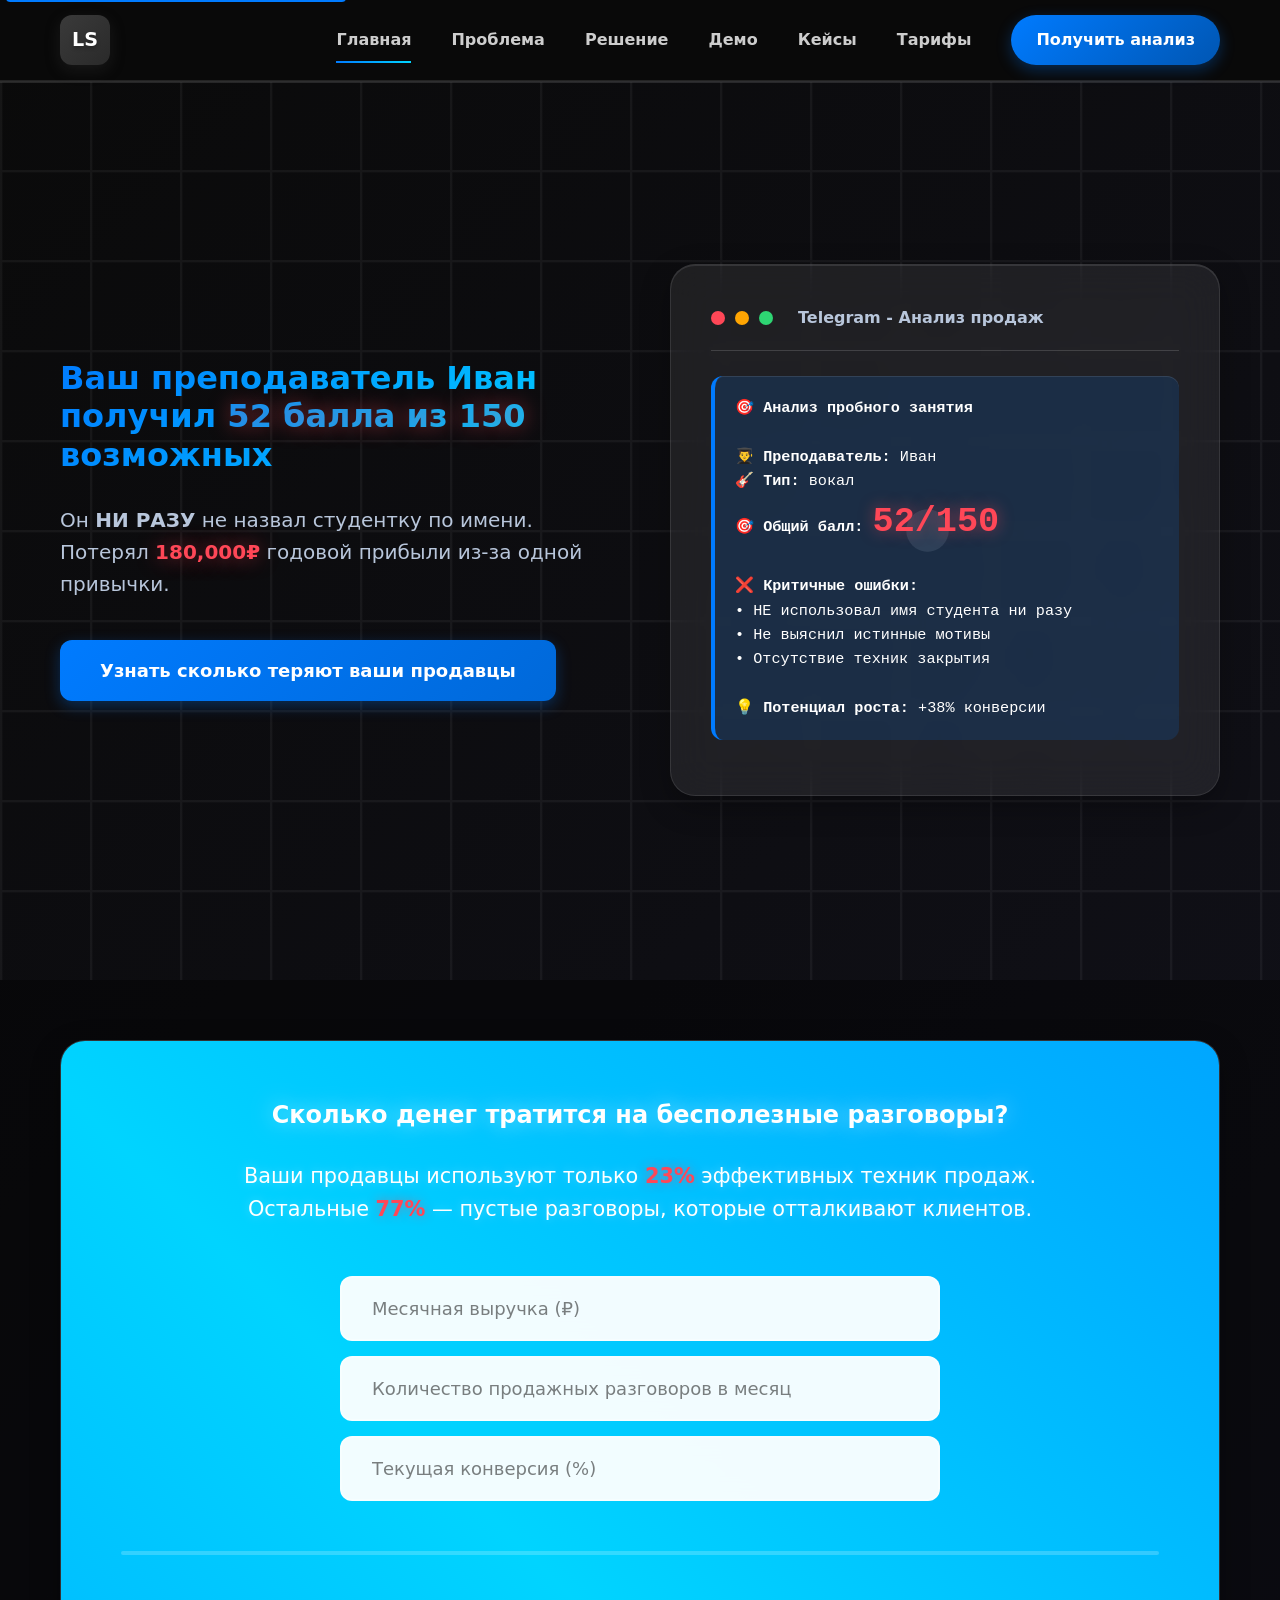
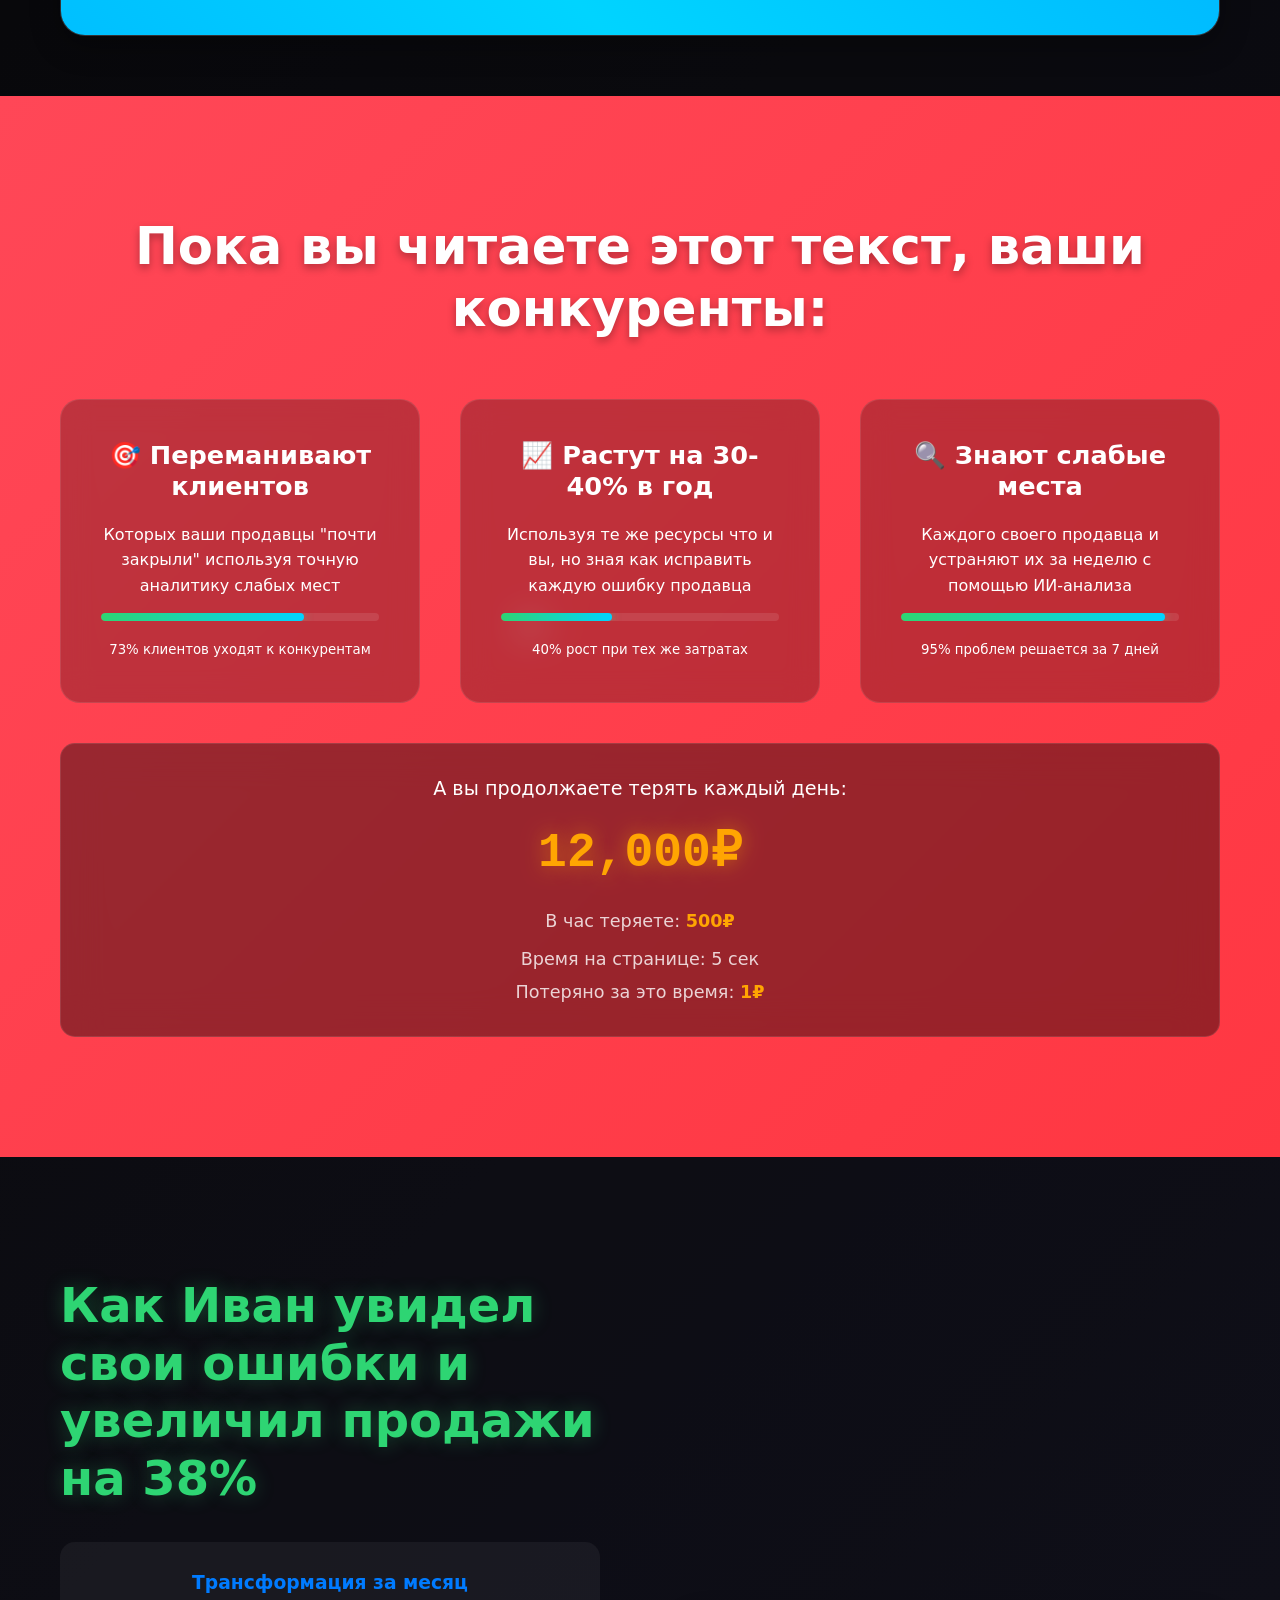
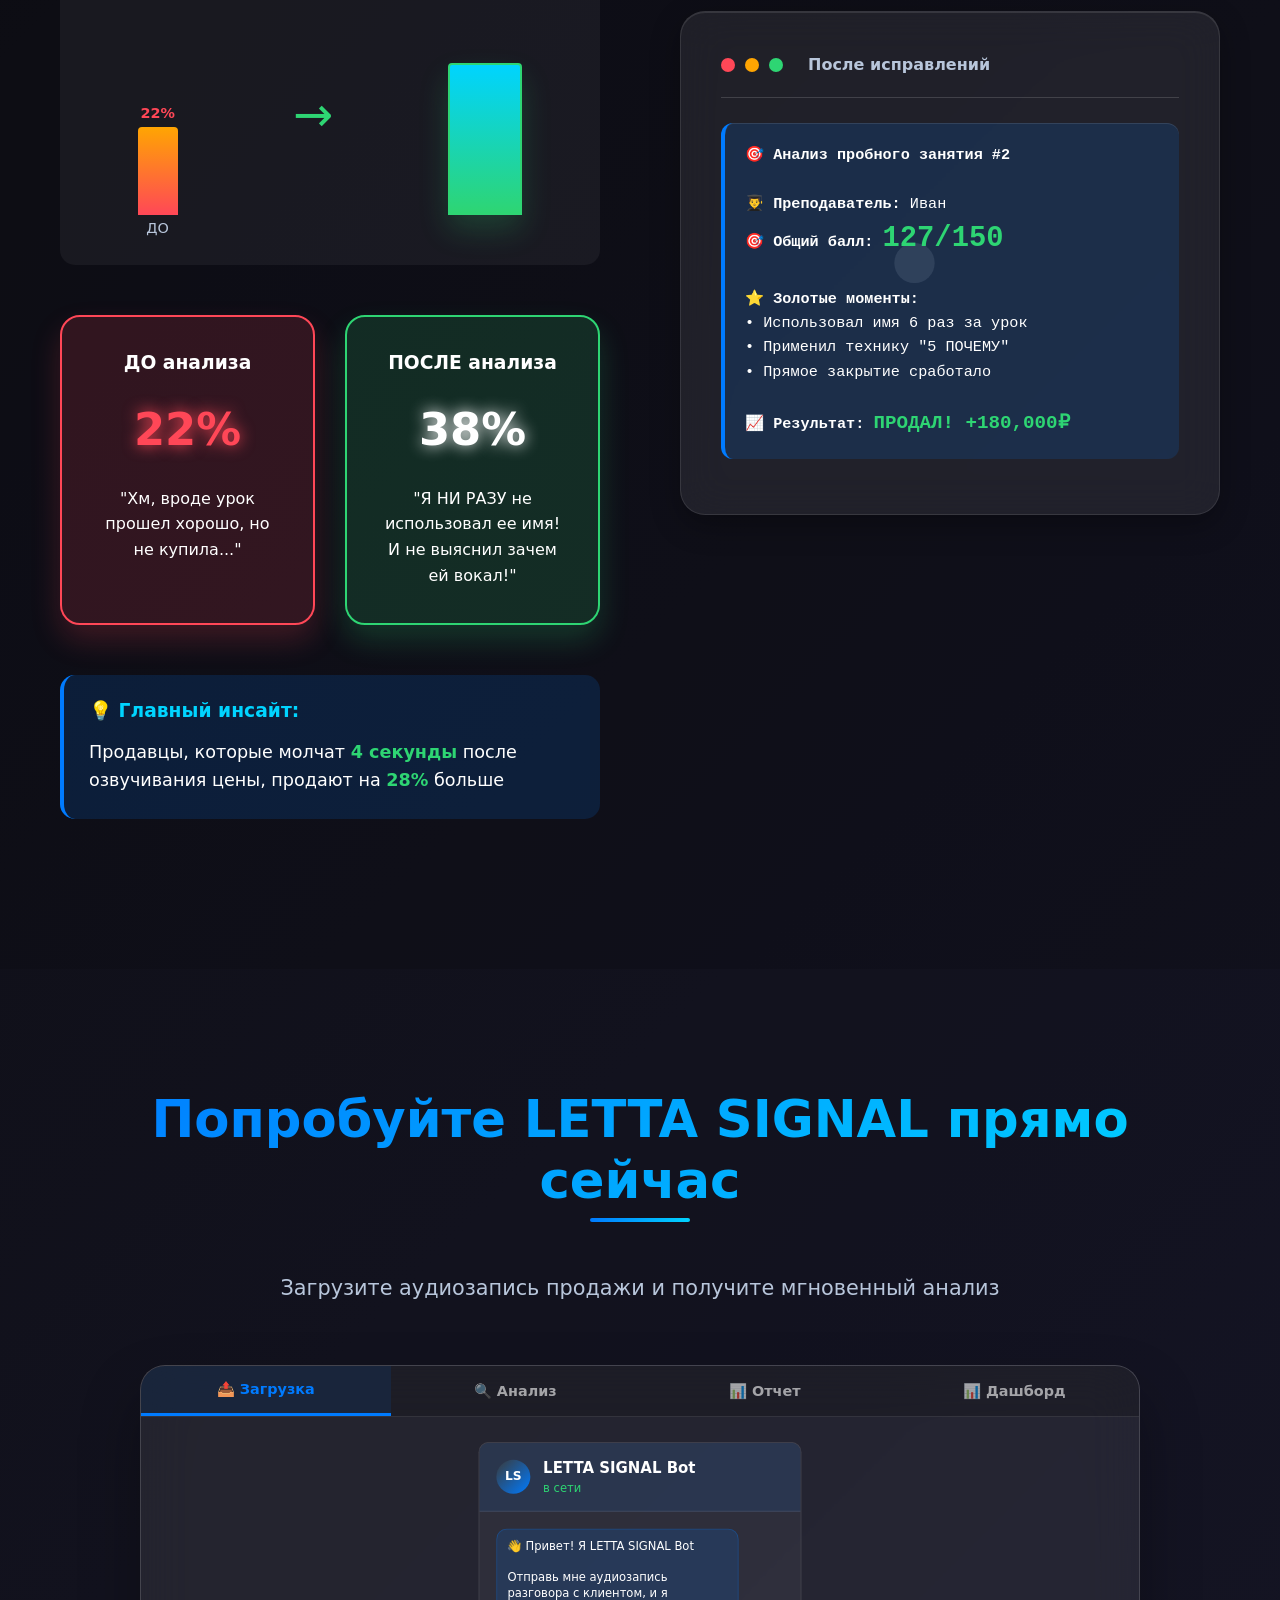
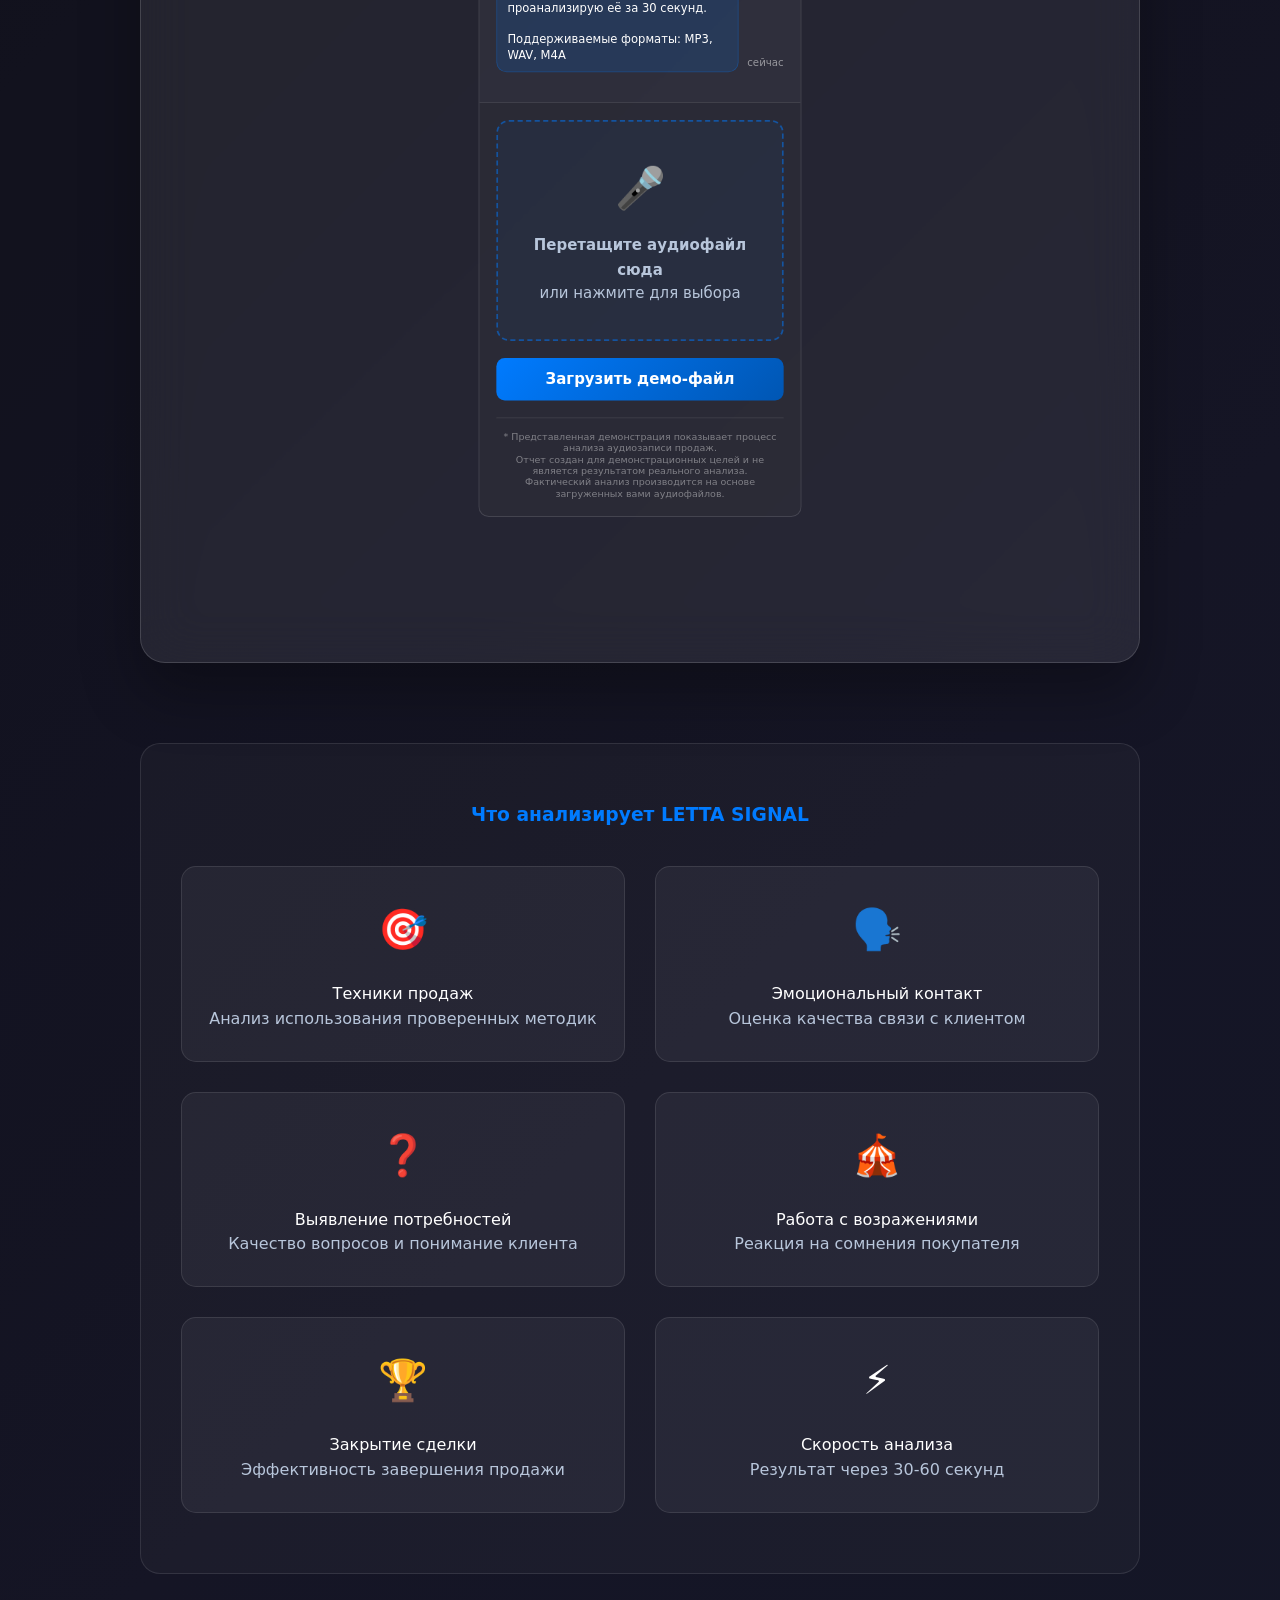
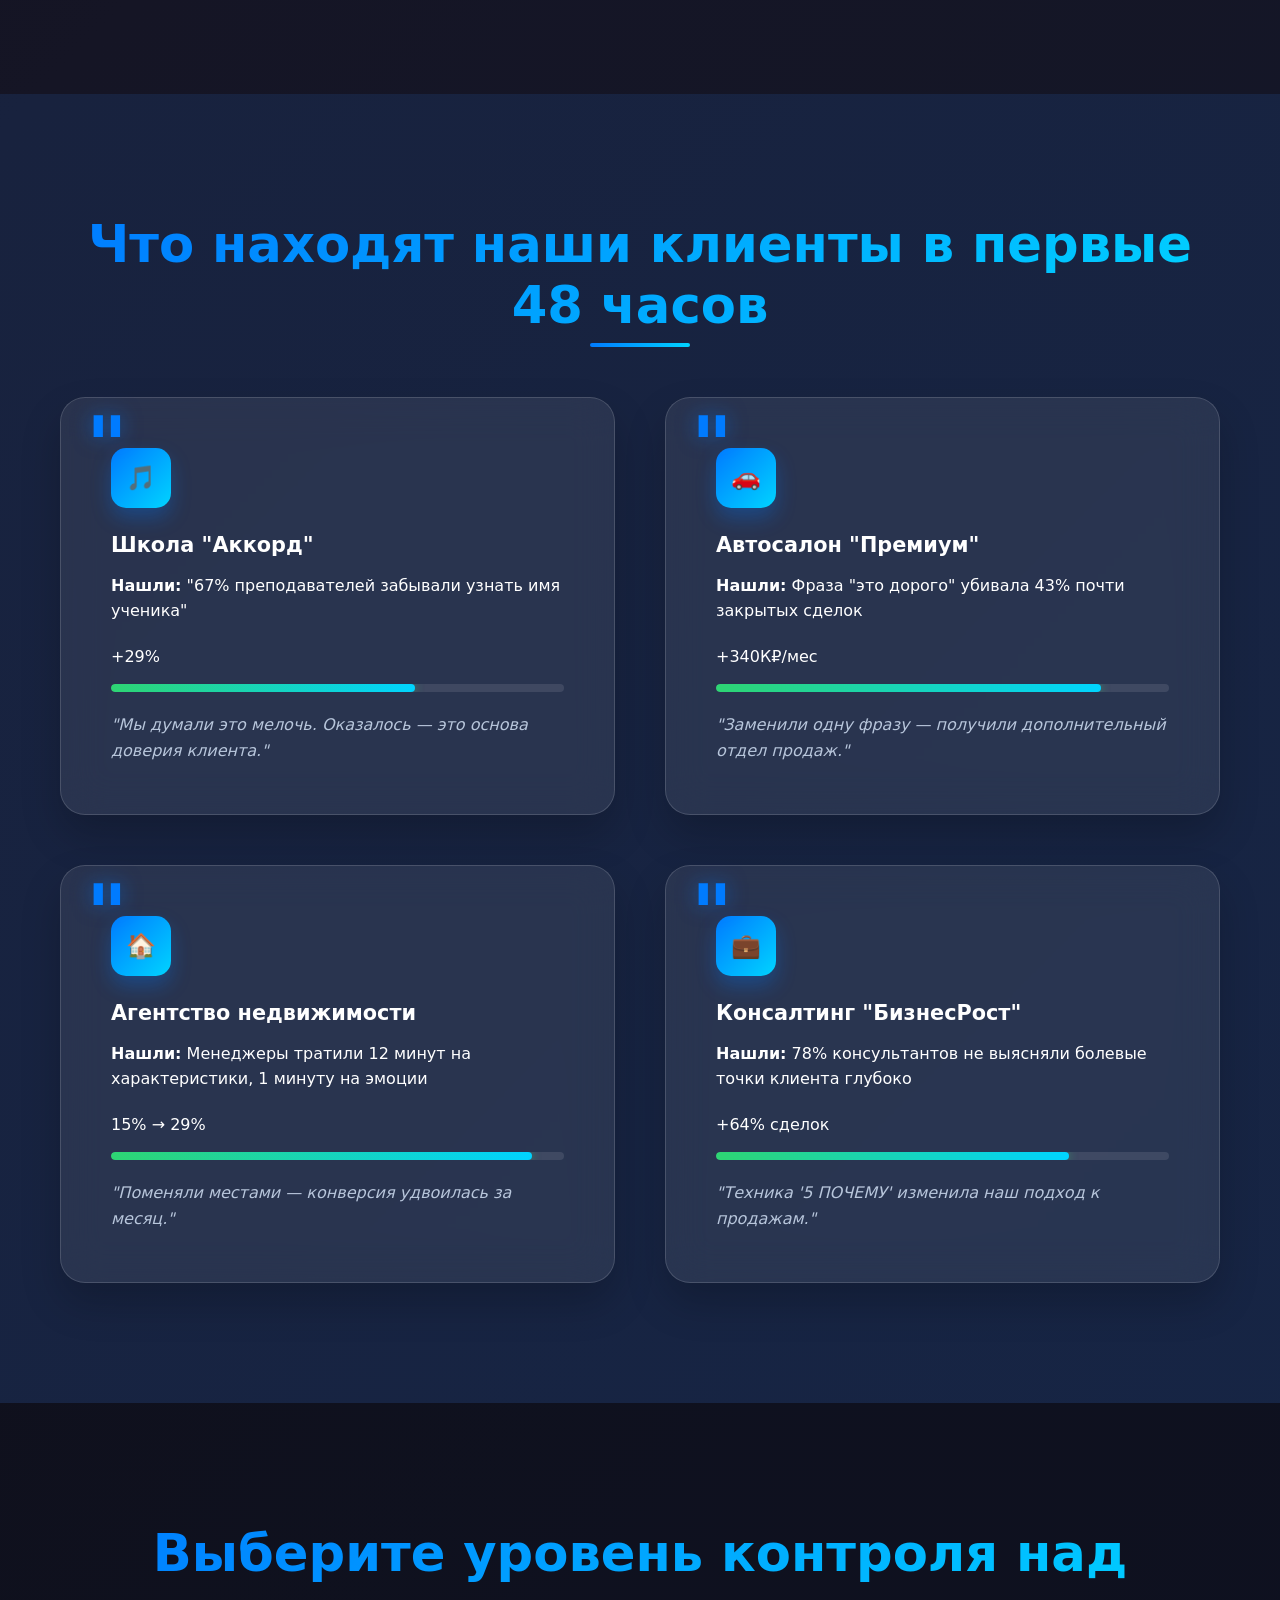
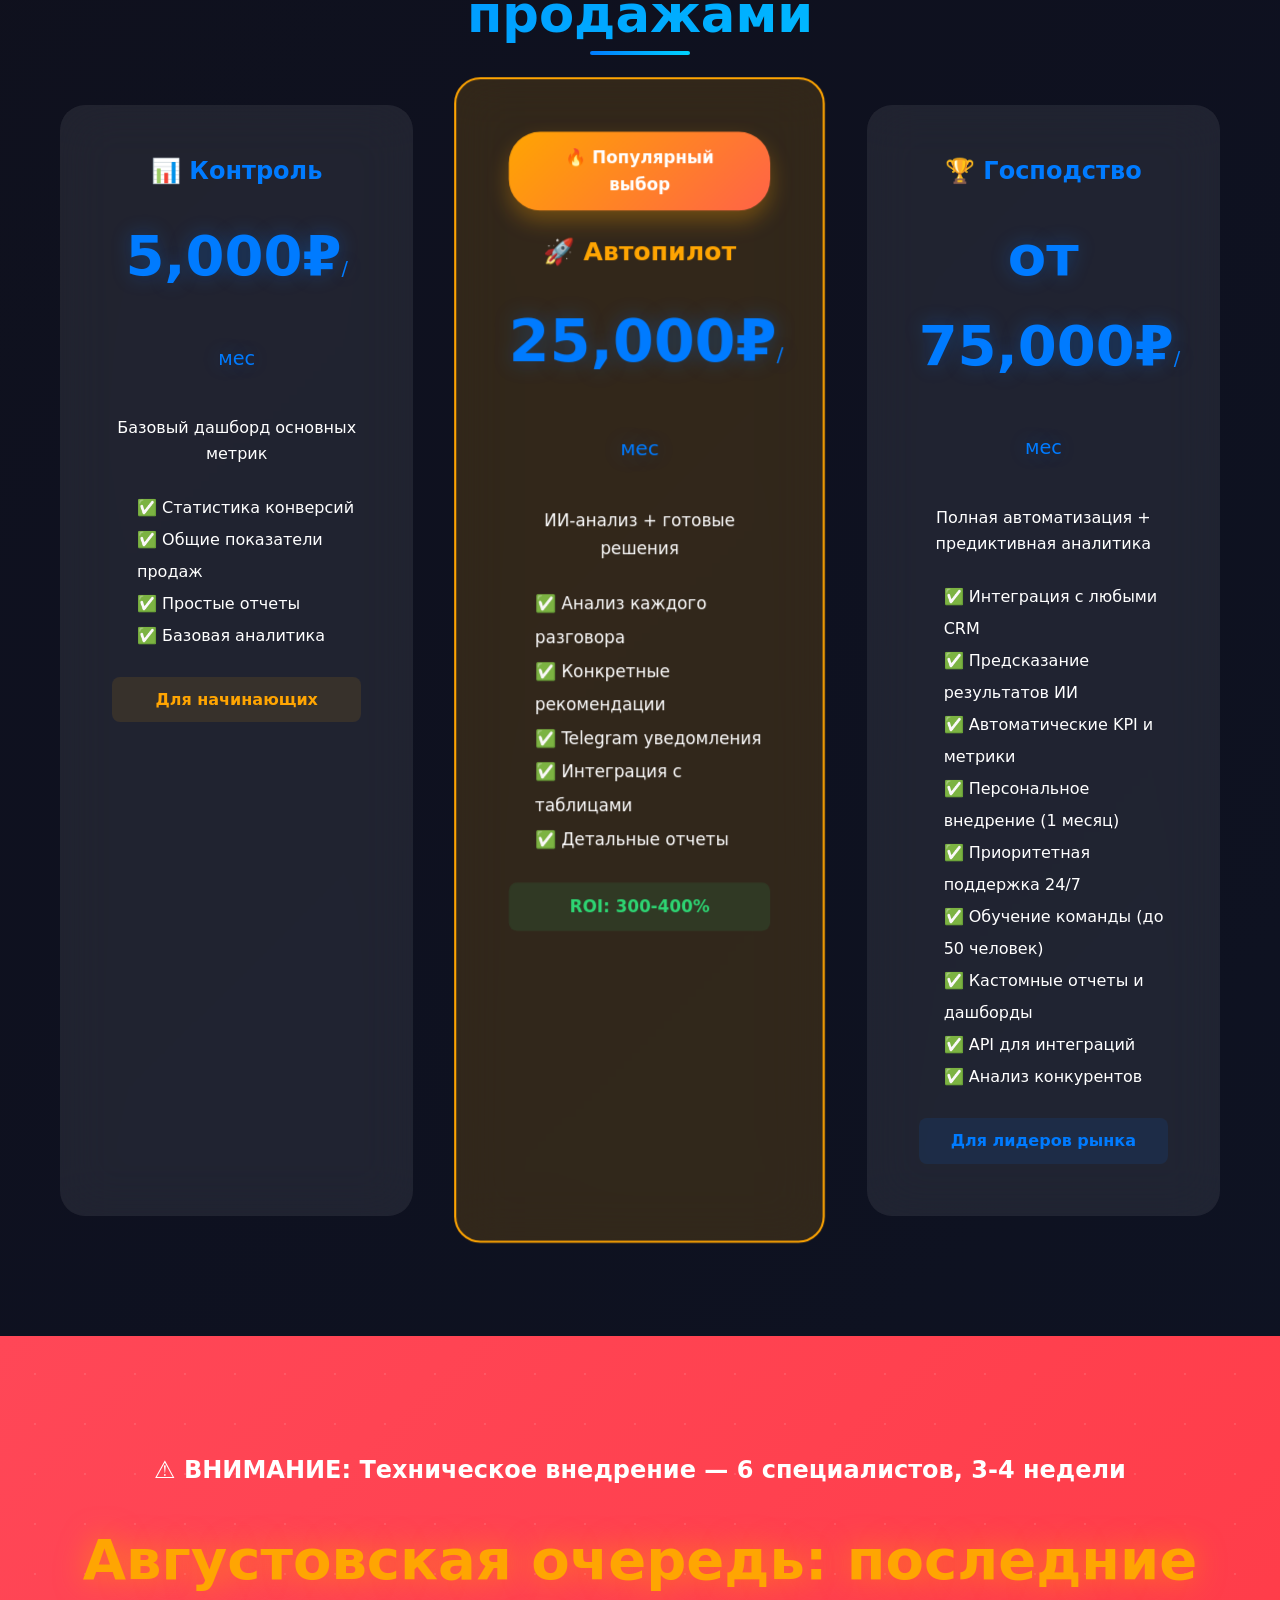
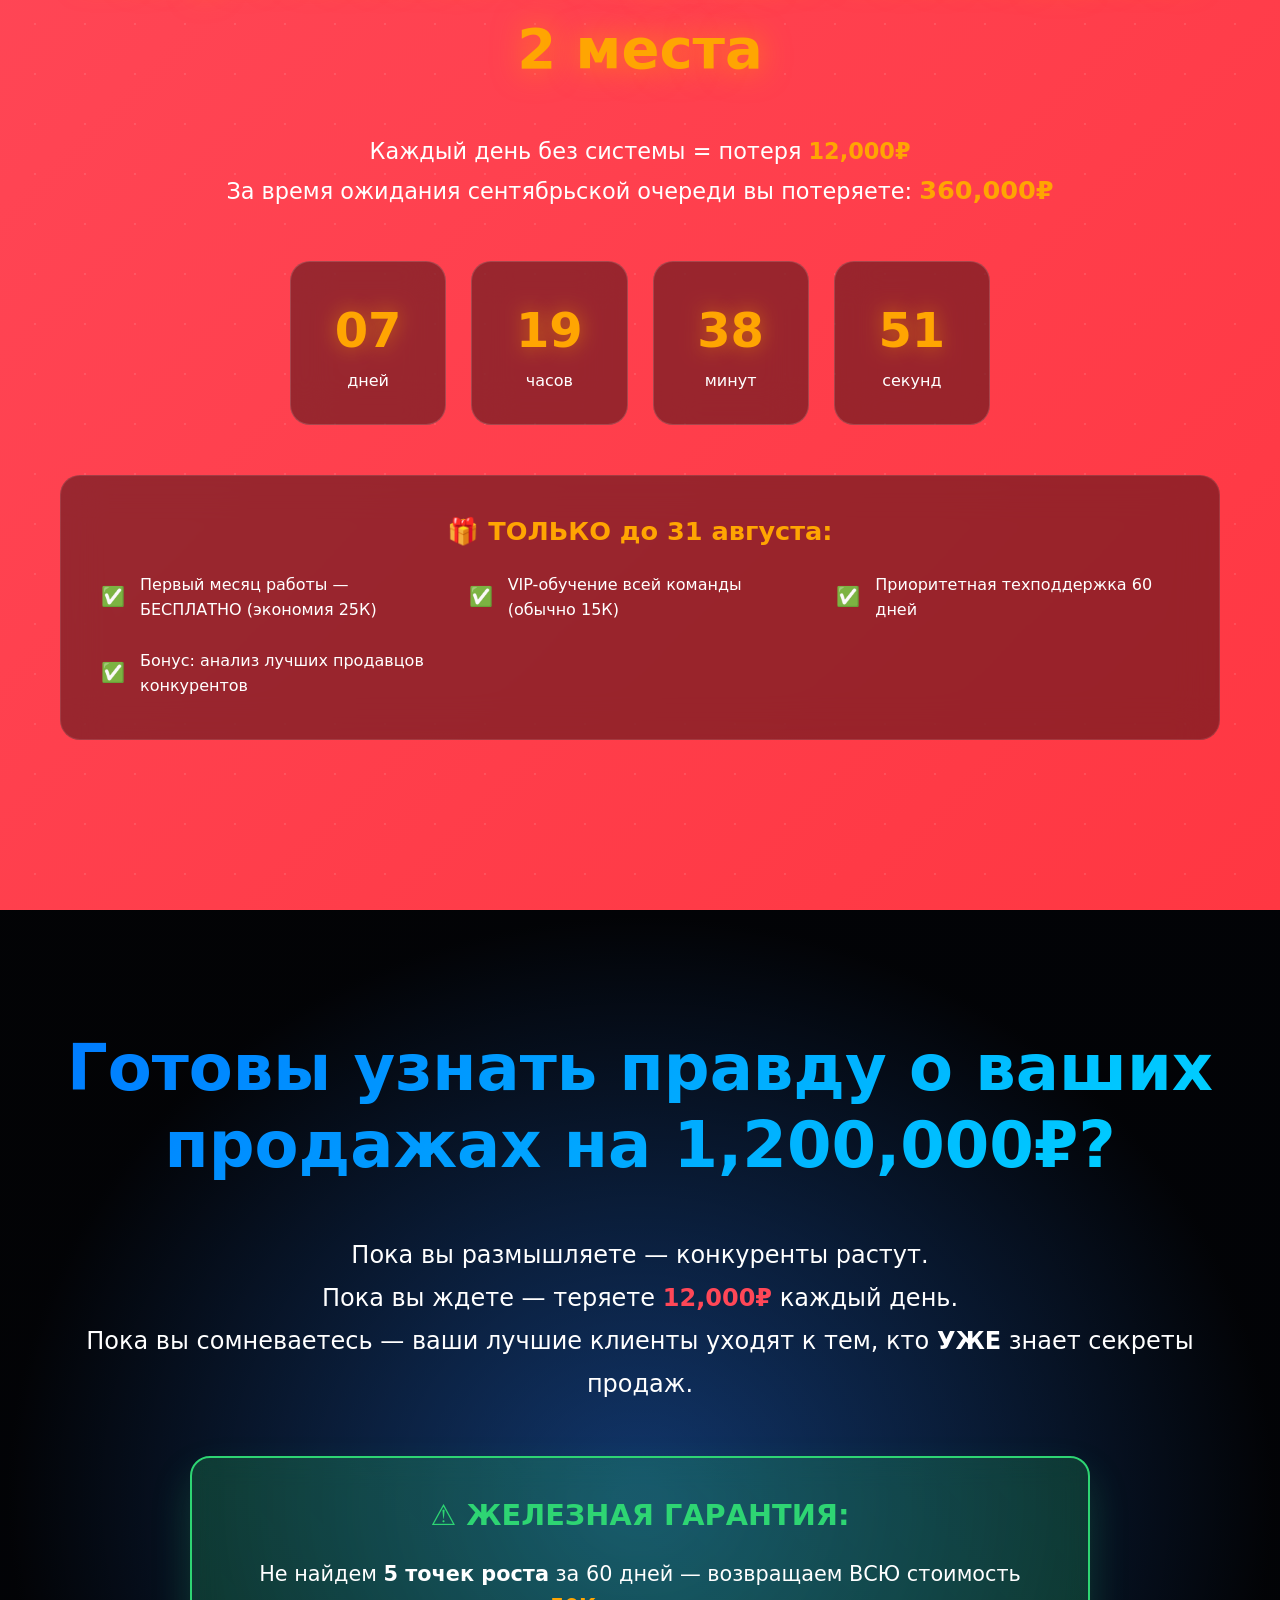
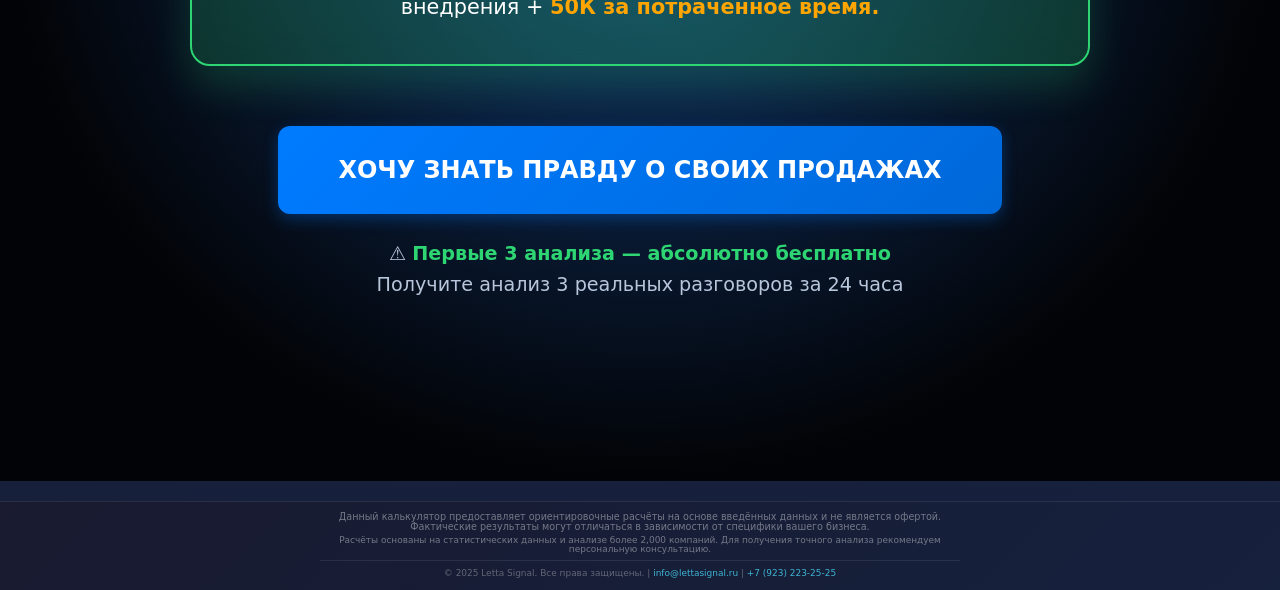
==== Production/index.html @ f442c094 "Add landing page with modular CSS structure" ====
<!DOCTYPE html>
<html lang="ru">
<head>
    <meta charset="UTF-8">
    <meta name="viewport" content="width=device-width, initial-scale=1.0">
    <title>Революция в анализе продаж - Узнайте правду о ваших продавцах</title>
    
    <!-- SEO Meta -->
    <link rel="canonical" href="https://lettasignal.ru/">
    <meta name="robots" content="index, follow">
    <meta name="googlebot" content="index, follow, max-snippet:-1, max-image-preview:large, max-video-preview:-1">
    <meta name="description" content="Узнайте, сколько денег вы теряете на неэффективных продажах. Анализ разговоров с клиентами через ИИ поможет увеличить конверсию на 15-25%. Рассчитайте потенциальную прибыль прямо сейчас!">
    
    <!-- Theme Color -->
    <meta name="theme-color" content="#1a1a2e" media="(prefers-color-scheme: dark)">
    <meta name="theme-color" content="#007bff" media="(prefers-color-scheme: light)">
    <meta name="apple-mobile-web-app-status-bar-style" content="black-translucent">
    
    <!-- Open Graph теги для соцсетей -->
    <meta property="og:title" content="Революция в анализе продаж - LETTA SIGNAL">
    <meta property="og:description" content="Узнайте, сколько денег вы теряете на неэффективных продажах. Анализ разговоров с клиентами через ИИ поможет увеличить конверсию на 15-25%. Рассчитайте потенциальную прибыль прямо сейчас!">
    <meta property="og:image" content="https://lettasignal.ru/img/og-image.jpg">
    <meta property="og:image:width" content="1200">
    <meta property="og:image:height" content="630">
    <meta property="og:type" content="website">
    <meta property="og:url" content="https://lettasignal.ru/">
    <meta property="og:site_name" content="LETTA SIGNAL">
    <meta property="og:locale" content="ru_RU">

    <!-- Twitter Card теги -->
    <meta name="twitter:card" content="summary_large_image">
    <meta name="twitter:title" content="Революция в анализе продаж - LETTA SIGNAL">
    <meta name="twitter:description" content="Узнайте, сколько денег вы теряете на неэффективных продажах. Анализ разговоров с клиентами через ИИ поможет увеличить конверсию на 15-25%. Рассчитайте потенциальную прибыль прямо сейчас!">
    <meta name="twitter:image" content="https://lettasignal.ru/img/og-image.jpg">
    <meta name="twitter:site" content="@LettaSignal">
    <meta name="twitter:creator" content="@LettaSignal">

    <!-- Структурированные данные JSON-LD -->
    <script type="application/ld+json">
    {
        "@context": "https://schema.org",
        "@type": "ProfessionalService",
        "name": "LETTA SIGNAL",
        "description": "Сервис анализа продаж с использованием искусственного интеллекта. Помогаем компаниям увеличить конверсию на 15-25% через анализ разговоров с клиентами.",
        "image": "https://lettasignal.ru/img/og-image.jpg",
        "url": "https://lettasignal.ru",
        "telephone": "+7-923-223-2525",
        "email": "info@lettasignal.ru",
        "address": {
            "@type": "PostalAddress",
            "addressCountry": "RU",
            "addressLocality": "Москва"
        },
        "priceRange": "₽₽₽",
        "openingHours": "Mo-Fr 09:00-18:00",
        "areaServed": "RU",
        "serviceType": "Анализ продаж",
        "offers": {
            "@type": "Offer",
            "description": "Анализ разговоров с клиентами через ИИ",
            "availability": "https://schema.org/InStock"
        },
        "hasOfferCatalog": {
            "@type": "OfferCatalog",
            "name": "Услуги анализа продаж",
            "itemListElement": [
                {
                    "@type": "Offer",
                    "itemOffered": {
                        "@type": "Service",
                        "name": "Анализ разговоров с клиентами",
                        "description": "Автоматический анализ разговоров с помощью ИИ для повышения конверсии"
                    }
                },
                {
                    "@type": "Offer",
                    "itemOffered": {
                        "@type": "Service",
                        "name": "Оценка эффективности продавцов",
                        "description": "Выявление сильных и слабых сторон в работе менеджеров по продажам"
                    }
                }
            ]
        },
        "sameAs": [
            "https://twitter.com/LettaSignal",
            "https://www.facebook.com/LettaSignal",
            "https://www.linkedin.com/company/lettasignal"
        ],
        "aggregateRating": {
            "@type": "AggregateRating",
            "ratingValue": "4.8",
            "reviewCount": "127"
        }
    }
    </script>
    <link rel="stylesheet" href="styles/base.css">
    <link rel="stylesheet" href="styles/components.css">
    <link rel="stylesheet" href="styles/sections.css">
    <link rel="stylesheet" href="styles/animations.css">
    <link rel="stylesheet" href="styles/responsive.css">
    <style>

        /* Skip Navigation Link for Accessibility */
        .skip-link {
            position: absolute;
            top: -40px;
            left: 6px;
            background: #007bff;
            color: white;
            padding: 8px;
            text-decoration: none;
            border-radius: 4px;
            z-index: 9999;
            font-weight: 600;
            transition: top 0.3s ease;
        }

        .skip-link:focus {
            top: 6px;
        }

        /* Header Navigation */
        .header {
            position: fixed;
            top: 0;
            left: 0;
            right: 0;
            z-index: 1000;
            background: rgba(10, 10, 10, 0.95);
            backdrop-filter: blur(20px);
            border-bottom: 1px solid rgba(255, 255, 255, 0.1);
            transition: all 0.3s ease;
        }

        .header.scrolled {
            background: rgba(10, 10, 10, 0.98);
            box-shadow: 0 5px 30px rgba(0, 0, 0, 0.3);
        }

        .header-content {
            max-width: 1200px;
            margin: 0 auto;
            padding: 0 20px;
            display: flex;
            align-items: center;
            justify-content: space-between;
            height: 80px;
        }

        .logo {
            display: flex;
            align-items: center;
            gap: 15px;
            text-decoration: none;
            color: #fff;
            font-weight: 800;
            font-size: 1.5rem;
            transition: all 0.3s ease;
        }

        .logo:hover {
            transform: translateY(-2px);
        }

        .logo-icon {
            width: 50px;
            height: 50px;
            background: linear-gradient(135deg, #3a3a3a, #2a2a2a);
            border-radius: 12px;
            display: flex;
            align-items: center;
            justify-content: center;
            position: relative;
            box-shadow: 0 5px 15px rgba(58, 58, 58, 0.3);
        }

        .logo-icon::before {
            content: 'LS';
            color: #fff;
            font-size: 1.2rem;
            font-weight: 900;
            text-shadow: 0 2px 4px rgba(0, 0, 0, 0.3);
        }

        .logo-text {
            background: linear-gradient(135deg, #3a3a3a, #007bff);
            -webkit-background-clip: text;
            -webkit-text-fill-color: transparent;
            background-clip: text;
        }

        .nav-menu {
            display: flex;
            align-items: center;
            gap: 40px;
            list-style: none;
        }

        .nav-link {
            color: rgba(255, 255, 255, 0.8);
            text-decoration: none;
            font-weight: 600;
            padding: 10px 0;
            position: relative;
            transition: all 0.3s ease;
        }

        .nav-link:hover {
            color: #007bff;
        }

        .nav-link::after {
            content: '';
            position: absolute;
            bottom: 0;
            left: 0;
            width: 0;
            height: 2px;
            background: linear-gradient(90deg, #007bff, #00d4ff);
            transition: width 0.3s ease;
        }

        .nav-link:hover::after,
        .nav-link.active::after {
            width: 100%;
        }

        .nav-cta {
            background: linear-gradient(135deg, #007bff, #0056b3);
            color: white;
            padding: 12px 25px;
            border-radius: 25px;
            text-decoration: none;
            font-weight: 700;
            transition: all 0.3s ease;
            box-shadow: 0 5px 15px rgba(0, 123, 255, 0.3);
            position: relative;
            z-index: var(--z-header);
            white-space: nowrap;
        }

        .nav-cta:hover {
            transform: translateY(-2px);
            box-shadow: 0 8px 25px rgba(0, 123, 255, 0.4);
        }

        /* Reading Progress Bar */
        .progress-bar-reading {
            position: fixed;
            top: 80px;
            left: 0;
            width: 100%;
            height: 3px;
            background: rgba(255, 255, 255, 0.1);
            z-index: 999;
        }

        .progress-fill-reading {
            height: 100%;
            width: 0%;
            background: linear-gradient(90deg, #007bff, #00d4ff);
            transition: width 0.1s ease;
            box-shadow: 0 0 10px rgba(0, 123, 255, 0.5);
        }

        /* Back to Top Button */
        .back-to-top {
            position: fixed;
            bottom: 30px;
            right: 30px;
            width: 60px;
            height: 60px;
            background: linear-gradient(135deg, #007bff, #0056b3);
            border: none;
            border-radius: 50%;
            color: white;
            font-size: 1.5rem;
            cursor: pointer;
            transition: all 0.3s ease;
            opacity: 0;
            visibility: hidden;
            z-index: 998;
            box-shadow: 0 10px 30px rgba(0, 123, 255, 0.3);
        }

        .back-to-top.visible {
            opacity: 1;
            visibility: visible;
        }

        .back-to-top:hover {
            transform: translateY(-5px);
            box-shadow: 0 15px 40px rgba(0, 123, 255, 0.4);
        }

        .back-to-top::before {
            content: '↑';
        }

        /* Mobile Navigation */
        .mobile-menu-toggle {
            display: none;
            background: none;
            border: none;
            color: white;
            font-size: 1.5rem;
            cursor: pointer;
            padding: 10px;
        }



            .logo-text {
                display: none;
            }

        .container {
            max-width: 1200px;
            margin: 0 auto;
            padding: 0 20px;
        }

        /* Scroll reveal animations */
        .reveal {
            opacity: 0;
            transform: translateY(50px);
            transition: all 0.8s ease;
        }

        .reveal.active {
            opacity: 1;
            transform: translateY(0);
        }



        @keyframes scan {
            0% { transform: translateX(-100%) translateY(-100%) rotate(45deg); }
            100% { transform: translateX(100%) translateY(100%) rotate(45deg); }
        }

        @keyframes float {
            0%, 100% { transform: translateY(0px) rotate(0deg); }
            50% { transform: translateY(-15px) rotate(1deg); }
        }

        .demo-header {
            display: flex;
            align-items: center;
            gap: 10px;
            margin-bottom: 25px;
            padding-bottom: 20px;
            border-bottom: 1px solid rgba(255,255,255,0.15);
            position: relative;
            z-index: 2;
        }

        .demo-dot {
            width: 14px;
            height: 14px;
            border-radius: 50%;
            background: #ff4757;
            animation: blink 2s ease-in-out infinite;
        }

        .demo-dot:nth-child(2) { 
            background: #ffa502; 
            animation-delay: 0.3s;
        }
        .demo-dot:nth-child(3) { 
            background: #2ed573; 
            animation-delay: 0.6s;
        }

        @keyframes blink {
            0%, 100% { opacity: 1; box-shadow: 0 0 10px currentColor; }
            50% { opacity: 0.6; box-shadow: 0 0 20px currentColor; }
        }

        .telegram-msg {
            background: rgba(0,123,255,0.15);
            border-left: 4px solid #007bff;
            padding: 20px;
            margin: 15px 0;
            border-radius: 12px;
            font-family: 'SF Mono', Monaco, 'Cascadia Code', monospace;
            font-size: 0.95rem;
            position: relative;
            z-index: 2;
            box-shadow: inset 0 1px 0 rgba(255,255,255,0.1);
        }

        .score {
            font-size: 2.2rem;
            color: #ff4757;
            font-weight: 900;
            text-shadow: 0 0 15px rgba(255,71,87,0.5);
            animation: scoreGlow 2s ease-in-out infinite;
        }

        @keyframes scoreGlow {
            0%, 100% { text-shadow: 0 0 15px rgba(255,71,87,0.5); }
            50% { text-shadow: 0 0 25px rgba(255,71,87,0.8), 0 0 35px rgba(255,71,87,0.3); }
        }





        .calc-input {
            background: rgba(255,255,255,0.95);
            border: 2px solid rgba(255,255,255,0.3);
            color: #000;
            padding: 18px 25px;
            border-radius: 15px;
            margin: 15px;
            font-size: 1.1rem;
            font-weight: 500;
            width: 100%;
            max-width: 500px;
            transition: all 0.3s ease;
            backdrop-filter: blur(10px);
            white-space: nowrap;
            overflow: hidden;
            text-overflow: ellipsis;
        }

        .calc-input:focus {
            outline: none;
            border-color: #007bff;
            box-shadow: 0 0 20px rgba(0,123,255,0.3);
            transform: translateY(-2px);
            background: #ffffff;
        }

        .calc-input::placeholder {
            color: rgba(0,0,0,0.5);
            font-weight: normal;
        }

        .calc-result {
            background: linear-gradient(135deg, #ff4757, #ff3742);
            padding: 40px;
            border-radius: 20px;
            margin-top: 40px;
            font-size: 1.6rem;
            font-weight: 800;
            box-shadow: 0 20px 40px rgba(255,71,87,0.3);
            position: relative;
            overflow: hidden;
        }

        .calc-result::before {
            content: '';
            position: absolute;
            top: 0;
            left: -100%;
            width: 100%;
            height: 100%;
            background: linear-gradient(90deg, transparent, rgba(255,255,255,0.1), transparent);
            animation: resultShine 2s ease-in-out infinite;
        }

        @keyframes resultShine {
            0% { left: -100%; }
            100% { left: 100%; }
        }

        /* Enhanced Pain Section */
        .pain-section {
            padding: 120px 0;
            background: linear-gradient(135deg, #ff4757, #ff3742);
            position: relative;
            overflow: hidden;
        }

        .pain-section::before {
            content: '';
            position: absolute;
            top: 0;
            left: 0;
            right: 0;
            bottom: 0;
            background: url('data:image/svg+xml,<svg xmlns="http://www.w3.org/2000/svg" viewBox="0 0 100 100"><circle cx="50" cy="50" r="2" fill="rgba(255,255,255,0.1)"/></svg>');
            animation: particles 10s linear infinite;
        }

        @keyframes particles {
            0% { transform: translateY(0); }
            100% { transform: translateY(-100px); }
        }

        .pain-content {
            text-align: center;
            position: relative;
            z-index: 1;
        }

        .pain-content h2 {
            font-size: 3.2rem;
            margin-bottom: 50px;
            font-weight: 900;
            text-shadow: 0 4px 8px rgba(0,0,0,0.3);
        }

        .pain-points {
            display: grid;
            grid-template-columns: repeat(auto-fit, minmax(350px, 1fr));
            gap: 40px;
            margin-top: 60px;
        }

        .pain-point {
            background: rgba(0,0,0,0.25);
            padding: 40px;
            border-radius: 20px;
            backdrop-filter: blur(15px);
            border: 1px solid rgba(255,255,255,0.1);
            transition: all 0.4s ease;
            position: relative;
            overflow: hidden;
        }

        .pain-point:hover {
            transform: translateY(-10px);
            box-shadow: 0 25px 50px rgba(0,0,0,0.4);
        }

        .pain-point::before {
            content: '';
            position: absolute;
            top: 0;
            left: -100%;
            width: 100%;
            height: 100%;
            background: linear-gradient(90deg, transparent, rgba(255,255,255,0.1), transparent);
            transition: left 0.6s ease;
        }

        .pain-point:hover::before {
            left: 100%;
        }

        .pain-point h3 {
            font-size: 1.6rem;
            margin-bottom: 20px;
            color: #fff;
            font-weight: 700;
        }

        .loss-timer {
            background: rgba(0,0,0,0.4);
            padding: 30px;
            border-radius: 15px;
            margin-top: 40px;
            text-align: center;
            backdrop-filter: blur(20px);
            border: 1px solid rgba(255,255,255,0.1);
        }

        .timer-value {
            font-size: 3rem;
            color: #ffa502;
            font-weight: 900;
            font-family: 'SF Mono', Monaco, monospace;
            text-shadow: 0 0 20px rgba(255,165,2,0.5);
            animation: timerPulse 1s ease-in-out infinite;
        }

        @keyframes timerPulse {
            0%, 100% { transform: scale(1); }
            50% { transform: scale(1.05); }
        }

        /* Enhanced Solution Section */
        .solution-section {
            padding: 120px 0;
            background: rgba(0,0,0,0.3);
            position: relative;
        }

        .solution-content {
            display: grid;
            grid-template-columns: 1fr 1fr;
            gap: 80px;
            align-items: center;
        }

        .solution-text h2 {
            font-size: 3rem;
            margin-bottom: 35px;
            color: #2ed573;
            font-weight: 800;
            text-shadow: 0 0 20px rgba(46,213,115,0.3);
        }

        .before-after {
            display: grid;
            grid-template-columns: 1fr 1fr;
            gap: 30px;
            margin: 50px 0;
        }

        .before, .after {
            padding: 35px;
            border-radius: 20px;
            text-align: center;
            position: relative;
            overflow: hidden;
            transition: all 0.4s ease;
        }

        .before {
            background: rgba(255,71,87,0.15);
            border: 2px solid #ff4757;
            box-shadow: 0 15px 30px rgba(255,71,87,0.2);
        }

        .after {
            background: rgba(46,213,115,0.15);
            border: 2px solid #2ed573;
            box-shadow: 0 15px 30px rgba(46,213,115,0.2);
            animation: afterGlow 3s ease-in-out infinite;
        }

        @keyframes afterGlow {
            0%, 100% { box-shadow: 0 15px 30px rgba(46,213,115,0.2); }
            50% { box-shadow: 0 20px 40px rgba(46,213,115,0.4); }
        }

        .conversion-growth {
            font-size: 2.8rem;
            font-weight: 900;
            margin: 20px 0;
            text-shadow: 0 0 15px currentColor;
        }

        .conversion-arrow {
            font-size: 3rem;
            color: #2ed573;
            margin: 20px 0;
            animation: bounce 2s ease-in-out infinite;
        }

        @keyframes bounce {
            0%, 100% { transform: translateX(0); }
            50% { transform: translateX(10px); }
        }

        /* Enhanced Testimonials */
        .testimonials-section {
            padding: 120px 0;
            background: rgba(0,123,255,0.08);
            position: relative;
        }

        .testimonials {
            display: grid;
            grid-template-columns: repeat(auto-fit, minmax(380px, 1fr));
            gap: 50px;
        }

        .testimonial {
            background: rgba(255,255,255,0.08);
            backdrop-filter: blur(20px);
            padding: 50px;
            border-radius: 25px;
            border: 1px solid rgba(255,255,255,0.15);
            position: relative;
            transition: all 0.4s ease;
            box-shadow: 0 20px 40px rgba(0,0,0,0.2);
        }

        .testimonial:hover {
            transform: translateY(-15px);
            box-shadow: 0 30px 60px rgba(0,0,0,0.3);
        }

        .testimonial::before {
            content: '"';
            position: absolute;
            top: -15px;
            left: 25px;
            font-size: 5rem;
            color: #007bff;
            font-weight: 900;
            text-shadow: 0 0 20px rgba(0,123,255,0.5);
        }

        .company-logo {
            width: 60px;
            height: 60px;
            background: linear-gradient(135deg, #007bff, #00d4ff);
            border-radius: 15px;
            display: flex;
            align-items: center;
            justify-content: center;
            font-weight: 900;
            font-size: 1.5rem;
            margin-bottom: 25px;
            box-shadow: 0 10px 20px rgba(0,123,255,0.3);
        }

        /* Interactive Progress Bars */
        .metric-bar {
            background: rgba(255,255,255,0.1);
            height: 8px;
            border-radius: 4px;
            margin: 15px 0;
            overflow: hidden;
        }

        .metric-fill {
            height: 100%;
            background: linear-gradient(90deg, #2ed573, #00d4ff);
            border-radius: 4px;
            transition: width 2s ease;
            box-shadow: 0 0 10px rgba(46,213,115,0.5);
        }

        /* Enhanced Pricing */
        .pricing-section {
            padding: 120px 0;
            background: rgba(0,0,0,0.4);
            position: relative;
        }

        .pricing-cards {
            display: grid;
            grid-template-columns: repeat(auto-fit, minmax(350px, 1fr));
            gap: 50px;
            margin-top: 60px;
        }

        .pricing-card {
            background: rgba(255,255,255,0.08);
            backdrop-filter: blur(25px);
            border-radius: 25px;
            padding: 50px;
            border: 2px solid transparent;
            transition: all 0.5s ease;
            text-align: center;
            position: relative;
            overflow: hidden;
        }

        .pricing-card::before {
            content: '';
            position: absolute;
            top: 0;
            left: -100%;
            width: 100%;
            height: 100%;
            background: linear-gradient(90deg, transparent, rgba(255,255,255,0.05), transparent);
            transition: left 0.8s ease;
        }

        .pricing-card:hover {
            transform: translateY(-15px) scale(1.02);
            border-color: #007bff;
            box-shadow: 0 35px 70px rgba(0,123,255,0.3);
        }

        .pricing-card:hover::before {
            left: 100%;
        }

        .price {
            font-size: 3.5rem;
            font-weight: 900;
            color: #007bff;
            margin: 25px 0;
            text-shadow: 0 0 20px rgba(0,123,255,0.3);
        }

        .pricing-card.popular {
            border-color: #ffa502;
            background: rgba(255,165,2,0.15);
            transform: scale(1.05);
        }

        .popular-badge {
            background: linear-gradient(135deg, #ffa502, #ff6348);
            color: white;
            padding: 12px 25px;
            border-radius: 30px;
            font-weight: 800;
            margin-bottom: 25px;
            display: inline-block;
            box-shadow: 0 10px 20px rgba(255,165,2,0.3);
            animation: badgePulse 2s ease-in-out infinite;
        }

        @keyframes badgePulse {
            0%, 100% { transform: scale(1); }
            50% { transform: scale(1.05); }
        }

        /* Enhanced Urgency Section */
        .urgency-section {
            padding: 120px 0;
            background: linear-gradient(135deg, #ff4757, #ff3742);
            text-align: center;
            position: relative;
            overflow: hidden;
        }

        .urgency-section::before {
            content: '';
            position: absolute;
            top: -50%;
            left: -50%;
            width: 200%;
            height: 200%;
            background: radial-gradient(circle, rgba(255,255,255,0.1) 1px, transparent 1px);
            background-size: 50px 50px;
            animation: urgencyFloat 20s linear infinite;
        }

        @keyframes urgencyFloat {
            0% { transform: translate(0, 0) rotate(0deg); }
            100% { transform: translate(-50px, -50px) rotate(360deg); }
        }

        .countdown {
            display: grid;
            grid-template-columns: repeat(4, 1fr);
            gap: 25px;
            max-width: 700px;
            margin: 50px auto;
            position: relative;
            z-index: 1;
        }

        .countdown-item {
            background: rgba(0,0,0,0.4);
            padding: 30px 20px;
            border-radius: 20px;
            backdrop-filter: blur(20px);
            border: 1px solid rgba(255,255,255,0.15);
            transition: all 0.3s ease;
        }

        .countdown-item:hover {
            transform: translateY(-5px);
            box-shadow: 0 15px 30px rgba(0,0,0,0.4);
        }

        .countdown-number {
            font-size: 3rem;
            font-weight: 900;
            color: #ffa502;
            display: block;
            text-shadow: 0 0 20px rgba(255,165,2,0.5);
            animation: countdownPulse 1s ease-in-out infinite;
        }

        @keyframes countdownPulse {
            0%, 100% { transform: scale(1); }
            50% { transform: scale(1.1); }
        }

        .spots-left {
            font-size: 3.5rem;
            font-weight: 900;
            color: #ffa502;
            margin: 30px 0;
            animation: spotsAlert 2s ease-in-out infinite;
            text-shadow: 0 0 30px rgba(255,165,2,0.6);
        }

        @keyframes spotsAlert {
            0%, 100% { opacity: 1; transform: scale(1); }
            50% { opacity: 0.8; transform: scale(1.05); }
        }

        /* Enhanced Final CTA */
        .final-cta {
            padding: 120px 0;
            background: radial-gradient(ellipse at center, rgba(0,123,255,0.25) 0%, rgba(0,0,0,0.9) 70%);
            text-align: center;
            position: relative;
        }

        .final-cta h2 {
            font-size: 4rem;
            margin-bottom: 50px;
            font-weight: 900;
            background: linear-gradient(135deg, #007bff, #00d4ff, #007bff);
            background-size: 200% 200%;
            -webkit-background-clip: text;
            -webkit-text-fill-color: transparent;
            background-clip: text;
            animation: finalShimmer 3s ease-in-out infinite;
        }

        @keyframes finalShimmer {
            0%, 100% { background-position: 0% 50%; }
            50% { background-position: 100% 50%; }
        }

        .guarantee {
            background: rgba(46,213,115,0.15);
            border: 2px solid #2ed573;
            padding: 40px;
            border-radius: 20px;
            margin: 50px 0;
            max-width: 900px;
            margin-left: auto;
            margin-right: auto;
            backdrop-filter: blur(15px);
            box-shadow: 0 20px 40px rgba(46,213,115,0.2);
            position: relative;
            overflow: hidden;
        }

        .guarantee::before {
            content: '';
            position: absolute;
            top: -50%;
            left: -50%;
            width: 200%;
            height: 200%;
            background: linear-gradient(45deg, transparent, rgba(46,213,115,0.1), transparent);
            animation: guaranteeGlow 4s linear infinite;
        }

        @keyframes guaranteeGlow {
            0% { transform: translateX(-100%) translateY(-100%) rotate(45deg); }
            100% { transform: translateX(100%) translateY(100%) rotate(45deg); }
        }

        /* Form Modal Enhanced */
        .form-modal {
            position: fixed;
            top: 0;
            left: 0;
            width: 100%;
            height: 100%;
            background: rgba(0,0,0,0.9);
            z-index: 1000;
            align-items: center;
            justify-content: center;
            backdrop-filter: blur(10px);
        }

        .form-content {
            background: linear-gradient(135deg, #1a1a2e, #16213e);
            padding: 50px;
            border-radius: 25px;
            max-width: 550px;
            width: 90%;
            border: 1px solid rgba(255,255,255,0.15);
            position: relative;
            box-shadow: 0 50px 100px rgba(0,0,0,0.5);
            animation: modalSlideIn 0.5s ease;
        }

        @keyframes modalSlideIn {
            0% { opacity: 0; transform: translateY(-50px) scale(0.9); }
            100% { opacity: 1; transform: translateY(0) scale(1); }
        }

        .form-label {
            display: block;
            margin-bottom: 8px;
            color: #fff;
            font-size: 1rem;
            font-weight: 600;
            text-align: left;
        }

        .form-input {
            width: 100%;
            padding: 18px 25px;
            margin: 15px 0;
            border: 2px solid rgba(255,255,255,0.2);
            background: rgba(255,255,255,0.1);
            color: white;
            border-radius: 15px;
            font-size: 1.1rem;
            transition: all 0.3s ease;
            backdrop-filter: blur(10px);
        }

        .form-input:focus {
            outline: none;
            border-color: #007bff;
            box-shadow: 0 0 20px rgba(0,123,255,0.3);
            transform: translateY(-2px);
        }

        .progress-bar {
            height: 4px;
            background: rgba(255,255,255,0.2);
            border-radius: 2px;
            margin: 20px 0;
            overflow: hidden;
        }

        .progress-fill {
            height: 100%;
            background: linear-gradient(90deg, #007bff, #00d4ff);
            border-radius: 2px;
            transition: width 0.3s ease;
            box-shadow: 0 0 10px rgba(0,123,255,0.5);
        }

        /* Responsive Design */
        @media (max-width: 768px) {
            .hero-content,
            .solution-content {
                grid-template-columns: 1fr;
                gap: 50px;
            }
            
            .hero-text h1 {
                font-size: 2.8rem;
            }
            
            .countdown {
                grid-template-columns: repeat(2, 1fr);
            }
            
            .calc-input {
                width: 100%;
                margin: 10px 0;
            }
            
            .final-cta h2 {
                font-size: 2.5rem;
            }
        }

        .section-title {
            text-align: center;
            font-size: 3.2rem;
            font-weight: 900;
            margin-bottom: 60px;
            background: linear-gradient(135deg, #007bff, #00d4ff);
            -webkit-background-clip: text;
            -webkit-text-fill-color: transparent;
            background-clip: text;
            position: relative;
        }

        .section-title::after {
            content: '';
            position: absolute;
            bottom: -10px;
            left: 50%;
            transform: translateX(-50%);
            width: 100px;
            height: 4px;
            background: linear-gradient(90deg, #007bff, #00d4ff);
            border-radius: 2px;
        }

        /* Interactive Demo Section */
        .demo-section {
            padding: 120px 0;
            background: rgba(0,0,0,0.2);
            position: relative;
        }

        .demo-container {
            max-width: 1000px;
            margin: 0 auto;
        }

        .demo-interface {
            background: rgba(255,255,255,0.08);
            backdrop-filter: blur(25px);
            border-radius: 25px;
            overflow: hidden;
            border: 1px solid rgba(255,255,255,0.15);
            box-shadow: 0 30px 60px rgba(0,0,0,0.3);
        }

        .demo-tabs {
            display: flex;
            background: rgba(0,0,0,0.2);
            border-bottom: 1px solid rgba(255,255,255,0.1);
        }

        .demo-tab {
            flex: 1;
            padding: 20px;
            background: none;
            border: none;
            color: rgba(255,255,255,0.6);
            font-size: 1.1rem;
            font-weight: 600;
            cursor: pointer;
            transition: all 0.3s ease;
        }

        .demo-tab.active {
            color: #007bff;
            background: rgba(0,123,255,0.1);
            border-bottom: 3px solid #007bff;
        }

        .demo-content {
            display: none;
            padding: 25px;
            min-height: 360px;
        }

        .demo-content.active {
            display: block;
        }

        /* Telegram Interface */
        .telegram-interface {
            background: rgba(255,255,255,0.05);
            border-radius: 12px;
            overflow: hidden;
            border: 1px solid rgba(255,255,255,0.1);
            max-width: 380px;
            margin: 0 auto;
            transform: scale(0.85);
            transform-origin: top center;
        }

        .telegram-header {
            background: rgba(0,123,255,0.1);
            padding: 15px 20px;
            display: flex;
            align-items: center;
            gap: 15px;
            border-bottom: 1px solid rgba(255,255,255,0.1);
        }

        .telegram-avatar {
            width: 40px;
            height: 40px;
            background: linear-gradient(135deg, #3a3a3a, #007bff);
            border-radius: 50%;
            display: flex;
            align-items: center;
            justify-content: center;
            color: white;
            font-weight: 800;
            font-size: 0.9rem;
        }

        .telegram-info {
            flex: 1;
        }

        .telegram-name {
            font-weight: 700;
            color: #fff;
            font-size: 1.1rem;
        }

        .telegram-status {
            font-size: 0.85rem;
            color: #2ed573;
        }

        .telegram-dot {
            width: 8px;
            height: 8px;
            border-radius: 50%;
            background: #2ed573;
            animation: pulse 2s infinite;
        }

        .telegram-messages {
            padding: 20px;
            max-height: 400px;
            overflow-y: auto;
        }

        .telegram-message {
            margin-bottom: 15px;
            display: flex;
            align-items: flex-end;
            gap: 10px;
        }

        .telegram-message.bot {
            flex-direction: row;
        }

        .telegram-message.user {
            flex-direction: row-reverse;
        }

        .message-content {
            background: rgba(0,123,255,0.15);
            border: 1px solid rgba(0,123,255,0.3);
            padding: 10px 12px;
            border-radius: 12px;
            max-width: 85%;
            font-size: 0.85rem;
            line-height: 1.35;
        }

        .telegram-message.user .message-content {
            background: rgba(46,213,115,0.15);
            border-color: rgba(46,213,115,0.3);
        }

        .message-time {
            font-size: 0.75rem;
            color: rgba(255,255,255,0.5);
            margin-top: 5px;
        }

        .telegram-input {
            padding: 20px;
            background: rgba(0,0,0,0.1);
            border-top: 1px solid rgba(255,255,255,0.1);
        }

        /* File Upload Area */
        .file-upload-area {
            border: 2px dashed rgba(0,123,255,0.5);
            border-radius: 15px;
            padding: 40px 20px;
            text-align: center;
            cursor: pointer;
            transition: all 0.3s ease;
            background: rgba(0,123,255,0.05);
            margin-bottom: 20px;
        }

        .file-upload-area:hover {
            border-color: #007bff;
            background: rgba(0,123,255,0.1);
        }

        .file-upload-area.dragover {
            border-color: #2ed573;
            background: rgba(46,213,115,0.1);
        }

        .upload-icon {
            font-size: 3rem;
            margin-bottom: 15px;
        }

        .upload-text {
            color: #b8c6db;
            font-size: 1.1rem;
        }

        .demo-upload-btn {
            width: 100%;
            background: linear-gradient(135deg, #007bff, #0056b3);
            color: white;
            padding: 15px;
            border: none;
            border-radius: 10px;
            font-size: 1.1rem;
            font-weight: 700;
            cursor: pointer;
            transition: all 0.3s ease;
        }

        .demo-upload-btn:disabled {
            background: rgba(255,255,255,0.1);
            color: rgba(255,255,255,0.5);
            cursor: not-allowed;
        }

        .demo-upload-btn:not(:disabled):hover {
            transform: translateY(-2px);
            box-shadow: 0 10px 25px rgba(0,123,255,0.3);
        }

        /* Analysis Process */
        .analysis-process {
            text-align: center;
            transform: scale(0.85);
            transform-origin: top center;
        }

        .analysis-header {
            margin-bottom: 50px;
        }

        .analysis-header h3 {
            font-size: 2rem;
            margin-bottom: 30px;
            color: #007bff;
        }

        .progress-circle {
            width: 120px;
            height: 120px;
            border-radius: 50%;
            background: conic-gradient(from 0deg, #007bff 0deg, #007bff var(--progress, 0deg), rgba(255,255,255,0.1) var(--progress, 0deg));
            display: flex;
            align-items: center;
            justify-content: center;
            margin: 0 auto;
            position: relative;
        }

        .progress-circle::before {
            content: '';
            width: 90px;
            height: 90px;
            border-radius: 50%;
            background: rgba(10,10,10,0.8);
            position: absolute;
        }

        .progress-value {
            position: relative;
            z-index: 1;
            font-size: 1.3rem;
            font-weight: 800;
            color: #007bff;
        }

        .analysis-steps {
            text-align: left;
            max-width: 500px;
            margin: 0 auto;
        }

        .analysis-step {
            display: flex;
            align-items: center;
            gap: 15px;
            padding: 15px;
            margin: 40px 0;
            border-radius: 12px;
            background: rgba(255,255,255,0.05);
            border: 1px solid rgba(255,255,255,0.1);
            transition: all 0.5s ease;
            font-size: 0.9rem;
        }

        .analysis-step.completed {
            background: rgba(46,213,115,0.1);
            border-color: #2ed573;
        }

        .analysis-step.processing {
            background: rgba(255,165,2,0.1);
            border-color: #ffa502;
            animation: processing 2s infinite;
        }

        @keyframes processing {
            0%, 100% { transform: scale(1); }
            50% { transform: scale(1.02); }
        }

        .step-icon {
            font-size: 1.5rem;
            width: 40px;
            text-align: center;
        }

        .step-text strong {
            color: #fff;
            font-size: 1.1rem;
        }

        /* Demo Report */
        .demo-report {
            text-align: center;
        }

        .report-header {
            margin-bottom: 40px;
        }

        .report-header h3 {
            font-size: 2rem;
            margin-bottom: 30px;
            color: #2ed573;
        }

        .score-circle {
            width: 120px;
            height: 120px;
            border-radius: 50%;
            background: conic-gradient(from 0deg, #ffa502 0deg, #ffa502 187deg, rgba(255,255,255,0.1) 187deg);
            display: flex;
            flex-direction: column;
            align-items: center;
            justify-content: center;
            margin: 0 auto;
            position: relative;
        }

        .score-circle::before {
            content: '';
            width: 90px;
            height: 90px;
            border-radius: 50%;
            background: rgba(10,10,10,0.8);
            position: absolute;
        }

        .score-value {
            position: relative;
            z-index: 1;
            font-size: 1.5rem;
            font-weight: 900;
            color: #ffa502;
        }

        .score-label {
            position: relative;
            z-index: 1;
            font-size: 0.9rem;
            color: rgba(255,255,255,0.7);
        }

        /* IMPROVED: Точная копия стилей НИРВАНА AI Dashboard */
        .dashboard-demo {
            background: linear-gradient(135deg, rgba(255, 255, 255, 0.1) 0%, rgba(255, 255, 255, 0.05) 100%);
            backdrop-filter: blur(30px);
            border-radius: 25px;
            padding: 35px;
            border: 1px solid rgba(255, 255, 255, 0.2);
            box-shadow: 0 25px 50px rgba(0, 0, 0, 0.3), inset 0 1px 0 rgba(255, 255, 255, 0.1);
            min-height: 700px;
            position: relative;
            overflow: hidden;
            animation: float 6s ease-in-out infinite;
        }

        .dashboard-demo::before {
            content: '';
            position: absolute;
            top: -50%;
            left: -50%;
            width: 200%;
            height: 200%;
            background: 
                radial-gradient(circle at 20% 80%, rgba(120, 119, 198, 0.3) 0%, transparent 50%),
                radial-gradient(circle at 80% 20%, rgba(255, 119, 198, 0.3) 0%, transparent 50%),
                radial-gradient(circle at 40% 40%, rgba(120, 219, 255, 0.2) 0%, transparent 50%);
            animation: bgShift 20s ease-in-out infinite;
        }

        @keyframes bgShift {
            0%, 100% { transform: translateX(0) translateY(0); }
            25% { transform: translateX(-20px) translateY(-20px); }
            50% { transform: translateX(20px) translateY(-10px); }
            75% { transform: translateX(-10px) translateY(20px); }
        }

        .dashboard-header {
            display: flex;
            justify-content: space-between;
            align-items: center;
            margin-bottom: 40px;
            padding-bottom: 25px;
            border-bottom: 1px solid rgba(255, 255, 255, 0.1);
            position: relative;
            z-index: 2;
        }

        .dashboard-title {
            font-size: 2.2rem;
            font-weight: 900;
            background: linear-gradient(45deg, #ff006e, #8338ec, #3a86ff);
            -webkit-background-clip: text;
            -webkit-text-fill-color: transparent;
            background-clip: text;
            text-shadow: 0 0 20px rgba(255, 0, 110, 0.3);
        }

        .dashboard-status {
            background: linear-gradient(45deg, #00ff7f, #00d4aa);
            color: #000;
            padding: 12px 20px;
            border-radius: 15px;
            font-size: 0.9rem;
            font-weight: 800;
            box-shadow: 0 10px 25px rgba(0, 255, 127, 0.3);
            animation: statusGlow 2s ease-in-out infinite alternate;
        }

        @keyframes statusGlow {
            0% { box-shadow: 0 10px 25px rgba(0, 255, 127, 0.3); }
            100% { box-shadow: 0 15px 35px rgba(0, 255, 127, 0.5); }
        }

        .dashboard-metrics {
            display: grid;
            grid-template-columns: repeat(auto-fit, minmax(280px, 1fr));
            gap: 25px;
            margin-bottom: 40px;
            position: relative;
            z-index: 2;
        }

        .dashboard-metric {
            background: linear-gradient(135deg, rgba(255, 255, 255, 0.1) 0%, rgba(255, 255, 255, 0.05) 100%);
            backdrop-filter: blur(30px);
            border-radius: 20px;
            padding: 25px;
            border: 1px solid rgba(255, 255, 255, 0.2);
            box-shadow: 0 20px 40px rgba(0, 0, 0, 0.2);
            transition: all 0.4s cubic-bezier(0.16, 1, 0.3, 1);
            position: relative;
            overflow: hidden;
        }

        .dashboard-metric::before {
            content: '';
            position: absolute;
            top: 0;
            left: 0;
            right: 0;
            height: 3px;
            background: linear-gradient(90deg, #ff006e, #8338ec, #3a86ff);
        }

        .dashboard-metric:hover {
            transform: translateY(-10px);
            box-shadow: 0 30px 60px rgba(0, 0, 0, 0.3);
        }

        .metric-icon {
            width: 50px;
            height: 50px;
            border-radius: 12px;
            display: flex;
            align-items: center;
            justify-content: center;
            font-size: 24px;
            margin-bottom: 20px;
            background: linear-gradient(45deg, #ff006e, #8338ec);
            box-shadow: 0 10px 25px rgba(255, 0, 110, 0.3);
        }

        .metric-value {
            font-size: 32px;
            font-weight: 900;
            margin-bottom: 8px;
            background: linear-gradient(45deg, #ff006e, #8338ec);
            -webkit-background-clip: text;
            -webkit-text-fill-color: transparent;
            background-clip: text;
            animation: valueGlow 3s ease-in-out infinite;
        }

        @keyframes valueGlow {
            0%, 100% { text-shadow: 0 0 20px rgba(255, 0, 110, 0.3); }
            50% { text-shadow: 0 0 30px rgba(255, 0, 110, 0.6); }
        }

        .metric-label {
            color: rgba(255, 255, 255, 0.7);
            font-size: 14px;
            font-weight: 500;
            margin-bottom: 10px;
        }

        .metric-trend {
            display: flex;
            align-items: center;
            gap: 6px;
            font-size: 12px;
            font-weight: 600;
            color: #00ff7f;
            background: rgba(0, 255, 127, 0.1);
            padding: 5px 10px;
            border-radius: 10px;
        }

        .dashboard-charts {
            display: grid;
            grid-template-columns: 2fr 1fr;
            gap: 25px;
            margin-bottom: 40px;
            position: relative;
            z-index: 2;
        }

        .chart-widget {
            background: linear-gradient(135deg, rgba(255, 255, 255, 0.1) 0%, rgba(255, 255, 255, 0.05) 100%);
            backdrop-filter: blur(30px);
            border-radius: 20px;
            padding: 25px;
            border: 1px solid rgba(255, 255, 255, 0.2);
            box-shadow: 0 20px 40px rgba(0, 0, 0, 0.2);
            transition: all 0.4s cubic-bezier(0.16, 1, 0.3, 1);
        }

        .chart-widget:hover {
            transform: translateY(-5px);
            box-shadow: 0 25px 50px rgba(0, 0, 0, 0.3);
        }

        .chart-title {
            font-size: 18px;
            font-weight: 700;
            margin-bottom: 20px;
            color: white;
            display: flex;
            align-items: center;
            gap: 10px;
        }

        .mini-chart {
            height: 180px;
            background: radial-gradient(ellipse at center, rgba(131, 56, 236, 0.1) 0%, transparent 70%);
            border-radius: 15px;
            display: flex;
            align-items: center;
            justify-content: center;
            font-size: 0.9rem;
            color: rgba(255, 255, 255, 0.7);
            border: 1px solid rgba(255, 255, 255, 0.1);
            position: relative;
            overflow: hidden;
        }

        .mini-chart::before {
            content: '';
            position: absolute;
            bottom: 0;
            left: 0;
            right: 0;
            height: 0;
            background: linear-gradient(180deg, rgba(255, 0, 110, 0.3) 0%, rgba(131, 56, 236, 0.3) 50%, rgba(58, 134, 255, 0.3) 100%);
            border-radius: 0 0 15px 15px;
            animation: chartGrowth 4s ease-in-out infinite;
        }

        @keyframes chartGrowth {
            0% { height: 20%; }
            50% { height: 80%; }
            100% { height: 20%; }
        }

        .top-performers {
            background: rgba(255, 255, 255, 0.05);
            border-radius: 15px;
            padding: 20px;
            margin: 15px 0;
        }

        .performer-item {
            display: flex;
            align-items: center;
            padding: 15px;
            margin-bottom: 10px;
            background: rgba(255, 255, 255, 0.05);
            border-radius: 12px;
            border: 1px solid rgba(255, 255, 255, 0.1);
            transition: all 0.3s ease;
        }

        .performer-item:hover {
            background: rgba(255, 255, 255, 0.1);
            transform: translateX(5px);
        }

        .performer-avatar {
            width: 40px;
            height: 40px;
            border-radius: 50%;
            background: linear-gradient(45deg, #ff006e, #8338ec);
            display: flex;
            align-items: center;
            justify-content: center;
            color: white;
            font-weight: 700;
            font-size: 18px;
            margin-right: 15px;
            box-shadow: 0 5px 15px rgba(255, 0, 110, 0.3);
        }

        .performer-info {
            flex: 1;
        }

        .performer-name {
            font-weight: 600;
            margin-bottom: 3px;
            color: #fff;
        }

        .performer-stats {
            color: rgba(255, 255, 255, 0.6);
            font-size: 12px;
        }

        .performer-score {
            font-size: 18px;
            font-weight: 800;
            background: linear-gradient(45deg, #00ff7f, #ff006e);
            -webkit-background-clip: text;
            -webkit-text-fill-color: transparent;
            background-clip: text;
        }

        .ai-insights {
            position: relative;
            z-index: 2;
        }

        .insights-title {
            font-size: 1.5rem;
            font-weight: 700;
            margin-bottom: 25px;
            color: #fff;
            display: flex;
            align-items: center;
            gap: 10px;
        }

        .insight-item {
            background: linear-gradient(135deg, rgba(255, 255, 255, 0.08) 0%, rgba(255, 255, 255, 0.03) 100%);
            backdrop-filter: blur(20px);
            border-radius: 15px;
            padding: 20px;
            margin-bottom: 15px;
            border: 1px solid rgba(255, 255, 255, 0.15);
            border-left: 4px solid #ff006e;
            transition: all 0.3s ease;
            position: relative;
            overflow: hidden;
        }

        .insight-item::before {
            content: '';
            position: absolute;
            top: 0;
            left: -100%;
            width: 100%;
            height: 100%;
            background: linear-gradient(90deg, transparent, rgba(255, 255, 255, 0.05), transparent);
            transition: left 0.6s ease;
        }

        .insight-item:hover {
            background: linear-gradient(135deg, rgba(255, 255, 255, 0.12) 0%, rgba(255, 255, 255, 0.06) 100%);
            transform: translateX(5px);
            box-shadow: 0 10px 30px rgba(255, 0, 110, 0.2);
        }

        .insight-item:hover::before {
            left: 100%;
        }

        .insight-text {
            font-size: 0.95rem;
            line-height: 1.5;
            color: rgba(255, 255, 255, 0.9);
            font-weight: 500;
        }

        .insight-priority {
            display: inline-block;
            padding: 5px 12px;
            border-radius: 15px;
            font-size: 11px;
            font-weight: 600;
            margin-top: 10px;
        }

        .priority-high {
            background: linear-gradient(45deg, #ff006e, #ff4081);
            color: white;
        }

        .priority-medium {
            background: linear-gradient(45deg, #ffc107, #ff9800);
            color: #000;
        }

        .priority-low {
            background: linear-gradient(45deg, #00ff7f, #00d4aa);
            color: #000;
        }

        /* Animated particles for dashboard */
        .dashboard-particles {
            position: absolute;
            top: 0;
            left: 0;
            width: 100%;
            height: 100%;
            overflow: hidden;
            z-index: 1;
        }

        .dashboard-particle {
            position: absolute;
            width: 2px;
            height: 2px;
            background: rgba(255, 255, 255, 0.5);
            border-radius: 50%;
            animation: dashboardFloat 6s ease-in-out infinite;
        }

        @keyframes dashboardFloat {
            0%, 100% { transform: translateY(0px); }
            50% { transform: translateY(-10px); }
        }

        .demo-actions {
            margin-top: 40px;
            display: flex;
            gap: 20px;
            justify-content: center;
            flex-wrap: wrap;
        }

        .demo-reset {
            background: rgba(255,255,255,0.1);
            color: white;
            padding: 15px 30px;
            border: 1px solid rgba(255,255,255,0.2);
            border-radius: 25px;
            font-size: 1rem;
            font-weight: 600;
            cursor: pointer;
            transition: all 0.3s ease;
        }

        .demo-reset:hover {
            background: rgba(255,255,255,0.15);
            transform: translateY(-2px);
        }

        /* Demo Features */
        .demo-features {
            margin-top: 80px;
            padding: 60px 40px;
            background: rgba(255,255,255,0.03);
            border-radius: 20px;
            border: 1px solid rgba(255,255,255,0.1);
        }

        .features-grid {
            display: grid;
            grid-template-columns: repeat(auto-fit, minmax(300px, 1fr));
            gap: 30px;
        }

        .feature-item {
            text-align: center;
            padding: 30px 20px;
            background: rgba(255,255,255,0.05);
            border-radius: 15px;
            border: 1px solid rgba(255,255,255,0.1);
            transition: all 0.3s ease;
        }

        .feature-item:hover {
            transform: translateY(-5px);
            background: rgba(255,255,255,0.08);
        }

        .feature-icon {
            font-size: 2.5rem;
            margin-bottom: 20px;
        }

        .feature-item h4 {
            font-size: 1.3rem;
            margin-bottom: 15px;
            color: #007bff;
        }

        .feature-item p {
            color: #b8c6db;
            line-height: 1.5;
        }

        /* Interactive Chart */
        .growth-chart {
            background: rgba(255,255,255,0.05);
            border-radius: 15px;
            padding: 30px;
            margin: 30px 0;
            position: relative;
            overflow: hidden;
        }

        .chart-bars {
            display: flex;
            align-items: end;
            justify-content: space-around;
            height: 200px;
            margin: 20px 0;
        }

        .chart-bar {
            width: 40px;
            background: linear-gradient(to top, #ff4757, #ffa502);
            border-radius: 4px 4px 0 0;
            position: relative;
            transition: all 1s ease;
        }

        .chart-bar.after {
            background: linear-gradient(to top, #2ed573, #00d4ff);
        }

        .chart-label {
            position: absolute;
            bottom: -25px;
            left: 50%;
            transform: translateX(-50%);
            font-size: 0.9rem;
            color: #b8c6db;
        }

        .chart-value {
            position: absolute;
            top: -25px;
            left: 50%;
            transform: translateX(-50%);
            font-weight: 700;
            font-size: 0.9rem;
        }


            
            .demo-tabs {
                flex-wrap: wrap;
            }
            
            .demo-tab {
                flex: 1;
                min-width: 120px;
                padding: 15px 10px;
                font-size: 0.9rem;
            }
    </style>
</head>
<body>
    <!-- Skip Navigation for Accessibility -->
    <a href="#main-content" class="skip-link" tabindex="1">Перейти к основному содержанию</a>
    
    <!-- Header Navigation -->
    <header class="header" id="header">
        <div class="header-content">
            <a href="#home" class="logo">
                <div class="logo-icon"></div>
                <span class="logo-text">LETTA SIGNAL</span>
            </a>
            
            <nav>
                <ul class="nav-menu" id="navMenu">
                    <li><a href="#home" class="nav-link active">Главная</a></li>
                    <li><a href="#problem" class="nav-link">Проблема</a></li>
                    <li><a href="#solution" class="nav-link">Решение</a></li>
                    <li><a href="#demo" class="nav-link">Демо</a></li>
                    <li><a href="#cases" class="nav-link">Кейсы</a></li>
                    <li><a href="#pricing" class="nav-link">Тарифы</a></li>
                    <li><a href="#contact" class="nav-cta">Получить анализ</a></li>
                </ul>
                
                <button class="mobile-menu-toggle" id="mobileToggle">
                    <span>☰</span>
                </button>
            </nav>
        </div>
    </header>

    <!-- Reading Progress Bar -->
    <div class="progress-bar-reading">
        <div class="progress-fill-reading" id="readingProgress"></div>
    </div>

    <!-- Back to Top Button -->
    <button class="back-to-top" id="backToTop"></button>
    <!-- Hero Section -->
    <main id="main-content">
    <section class="hero" id="home">
        <div class="container">
            <div class="hero-content">
                <div class="hero-text reveal">
                    <h1>Ваш преподаватель Иван получил <span class="hero-highlight">52 балла из 150</span> возможных</h1>
                    <p>Он <strong>НИ РАЗУ</strong> не назвал студентку по имени.<br>
                    Потерял <span class="hero-highlight">180,000₽</span> годовой прибыли из-за одной привычки.</p>
                    <button class="cta-primary" onclick="scrollToCalculator()" 
                            aria-label="Перейти к калькулятору потерь продаж" 
                            tabindex="0">
                        <span>Узнать сколько теряют ваши продавцы</span>
                    </button>
                </div>
                <div class="hero-demo reveal">
                    <div class="demo-header">
                        <div class="demo-dot"></div>
                        <div class="demo-dot"></div>
                        <div class="demo-dot"></div>
                        <span style="margin-left: 15px; color: #b8c6db; font-weight: 600;">Telegram - Анализ продаж</span>
                    </div>
                    <div class="telegram-msg">
                        🎯 <strong>Анализ пробного занятия</strong><br><br>
                        👨‍🎓 <strong>Преподаватель:</strong> Иван<br>
                        🎸 <strong>Тип:</strong> вокал<br>
                        🎯 <strong>Общий балл:</strong> <span class="score">52/150</span><br><br>
                        ❌ <strong>Критичные ошибки:</strong><br>
                        • НЕ использовал имя студента ни разу<br>
                        • Не выяснил истинные мотивы<br>
                        • Отсутствие техник закрытия<br><br>
                        💡 <strong>Потенциал роста:</strong> +38% конверсии
                    </div>
                </div>
            </div>
        </div>
    </section>

    <!-- Calculator Section -->
    <section class="calculator-section" id="calculator">
        <div class="container">
            <div class="calculator reveal">
                <h2 style="color: #fff; text-shadow: 0 0 20px rgba(255,255,255,0.5);">Сколько денег тратится на бесполезные разговоры?</h2>
                <p style="font-size: 1.3rem; margin-bottom: 40px; color: #ffffff; text-shadow: 0 0 10px rgba(255,255,255,0.3);">
                    Ваши продавцы используют только <strong style="color: #ff4757; text-shadow: 0 0 10px rgba(255,71,87,0.5);">23%</strong> эффективных техник продаж.<br>
                    Остальные <strong style="color: #ff4757; text-shadow: 0 0 10px rgba(255,71,87,0.5);">77%</strong> — пустые разговоры, которые отталкивают клиентов.
                </p>
                
                <div style="margin: 50px 0;">
                    <input type="number" class="calc-input" id="monthlyRevenue" placeholder="Месячная выручка (₽)" oninput="calculateLoss()">
                    <input type="number" class="calc-input" id="salesCalls" placeholder="Количество продажных разговоров в месяц" oninput="calculateLoss()">
                    <input type="number" class="calc-input" id="conversionRate" placeholder="Текущая конверсия (%)" min="1" max="100" step="0.1" oninput="validateConversion(this); calculateLoss()">
                </div>

                <div class="progress-bar">
                    <div class="progress-fill" id="calcProgress" style="width: 0%;"></div>
                </div>

                <div class="calc-result" id="calcResult" style="display: none;">
                    <div>Вы теряете ежемесячно:</div>
                    <div style="font-size: 3rem; margin: 20px 0;" id="monthlyLoss">0₽</div>
                    <div>Потенциальный рост конверсии: <span style="color: #2ed573;">+15-25%</span></div>
                    <div style="font-size: 1.1rem; margin-top: 15px; opacity: 0.9;">
                        За год это составит: <span id="yearlyLoss" style="color: #ffa502; font-weight: 800;">0₽</span>
                    </div>
                    <div style="margin-top: 30px; padding-top: 20px; border-top: 1px solid rgba(255,255,255,0.1);">
                        <div style="font-size: 1rem; margin-bottom: 10px;">
                            Стоимость внедрения: <span id="implementationCost" style="color: #2ed573; font-weight: 700;">0₽</span>
                        </div>
                        <div style="font-size: 1rem;">
                            Потери от ожидания (30 дней): <span id="waitingPeriodLoss" style="color: #ff4757; font-weight: 700;">0₽</span>
                        </div>
                    </div>
                </div>
            </div>
        </div>
    </section>

    <!-- Pain Section -->
    <section class="pain-section" id="problem">
        <div class="container">
            <div class="pain-content reveal">
                <h2>Пока вы читаете этот текст, ваши конкуренты:</h2>
                <div class="pain-points">
                    <div class="pain-point reveal">
                        <h3>🎯 Переманивают клиентов</h3>
                        <p>Которых ваши продавцы "почти закрыли" используя точную аналитику слабых мест</p>
                        <div class="metric-bar">
                            <div class="metric-fill" style="width: 73%;"></div>
                        </div>
                        <small>73% клиентов уходят к конкурентам</small>
                    </div>
                    <div class="pain-point reveal">
                        <h3>📈 Растут на 30-40% в год</h3>
                        <p>Используя те же ресурсы что и вы, но зная как исправить каждую ошибку продавца</p>
                        <div class="metric-bar">
                            <div class="metric-fill" style="width: 40%;"></div>
                        </div>
                        <small>40% рост при тех же затратах</small>
                    </div>
                    <div class="pain-point reveal">
                        <h3>🔍 Знают слабые места</h3>
                        <p>Каждого своего продавца и устраняют их за неделю с помощью ИИ-анализа</p>
                        <div class="metric-bar">
                            <div class="metric-fill" style="width: 95%;"></div>
                        </div>
                        <small>95% проблем решается за 7 дней</small>
                    </div>
                </div>
                
                <div class="loss-timer reveal">
                    <div style="font-size: 1.2rem; margin-bottom: 10px;">А вы продолжаете терять каждый день:</div>
                    <div class="timer-value" id="dailyLoss">12,000₽</div>
                    <div style="font-size: 1.1rem; margin-top: 15px; color: rgba(255,255,255,0.8);">
                        <div>В час теряете: <span id="hourlyLoss" style="color: #ffa502; font-weight: 700;">500₽</span></div>
                        <div style="margin-top: 10px;">Время на странице: <span id="timeOnPage">0</span> сек</div>
                        <div style="margin-top: 5px;">Потеряно за это время: <span id="lossOnPage" style="color: #ffa502; font-weight: 700;">0₽</span></div>
                    </div>
                </div>
            </div>
        </div>
    </section>

    <!-- Solution Section -->
    <section class="solution-section" id="solution">
        <div class="container">
            <div class="solution-content">
                <div class="solution-text reveal">
                    <h2>Как Иван увидел свои ошибки и увеличил продажи на 38%</h2>
                    
                    <div class="growth-chart">
                        <h3 style="text-align: center; margin-bottom: 20px; color: #007bff;">Трансформация за месяц</h3>
                        <div class="chart-bars">
                            <div class="chart-bar" style="height: 44%;" data-height="44">
                                <div class="chart-value" style="color: #ff4757;">22%</div>
                                <div class="chart-label">ДО</div>
                            </div>
                            <div class="conversion-arrow" style="align-self: center; margin: 0 20px;">→</div>
                            <div class="chart-bar after" style="height: 76%;" data-height="76">
                                <div class="chart-value" style="color: #2ed573;">38%</div>
                                <div class="chart-label">ПОСЛЕ</div>
                            </div>
                        </div>
                    </div>

                    <div class="before-after">
                        <div class="before">
                            <h3>ДО анализа</h3>
                            <div class="conversion-growth" style="color: #ff4757;">22%</div>
                            <p>"Хм, вроде урок прошел хорошо, но не купила..."</p>
                        </div>
                        <div class="after">
                            <h3>ПОСЛЕ анализа</h3>
                            <div class="conversion-growth">38%</div>
                            <p>"Я НИ РАЗУ не использовал ее имя! И не выяснил зачем ей вокал!"</p>
                        </div>
                    </div>

                    <div style="background: rgba(0,123,255,0.15); padding: 25px; border-radius: 15px; margin: 30px 0; border-left: 4px solid #007bff;">
                        <h3 style="color: #00d4ff; margin-bottom: 15px;">💡 Главный инсайт:</h3>
                        <p style="font-size: 1.1rem;">Продавцы, которые молчат <strong style="color: #2ed573;">4 секунды</strong> после озвучивания цены, продают на <strong style="color: #2ed573;">28%</strong> больше</p>
                    </div>
                </div>
                
                <div class="hero-demo reveal">
                    <div class="demo-header">
                        <div class="demo-dot"></div>
                        <div class="demo-dot"></div>
                        <div class="demo-dot"></div>
                        <span style="margin-left: 15px; color: #b8c6db; font-weight: 600;">После исправлений</span>
                    </div>
                    <div class="telegram-msg">
                        🎯 <strong>Анализ пробного занятия #2</strong><br><br>
                        👨‍🎓 <strong>Преподаватель:</strong> Иван<br>
                        🎯 <strong>Общий балл:</strong> <span style="color: #2ed573; font-size: 1.8rem; font-weight: 900;">127/150</span><br><br>
                        ⭐ <strong>Золотые моменты:</strong><br>
                        • Использовал имя 6 раз за урок<br>
                        • Применил технику "5 ПОЧЕМУ"<br>
                        • Прямое закрытие сработало<br><br>
                        📈 <strong>Результат:</strong> <span style="color: #2ed573; font-weight: 800; font-size: 1.2rem;">ПРОДАЛ! +180,000₽</span>
                    </div>
                </div>
            </div>
        </div>
    </section>

    <!-- Interactive Demo Section -->
    <section class="demo-section" id="demo">
        <div class="container">
            <h2 class="section-title reveal">Попробуйте LETTA SIGNAL прямо сейчас</h2>
            <p style="text-align: center; font-size: 1.3rem; margin-bottom: 60px; color: #b8c6db;" class="reveal">
                Загрузите аудиозапись продажи и получите мгновенный анализ
            </p>
            
            <div class="demo-container reveal">
                <div class="demo-interface">
                    <!-- ИЗМЕНЕНО: Добавлен 4-й таб "📊 Дашборд" -->
                    <div class="demo-tabs">
                        <button class="demo-tab active" data-tab="upload">📤 Загрузка</button>
                        <button class="demo-tab" data-tab="analysis">🔍 Анализ</button>
                        <button class="demo-tab" data-tab="report">📊 Отчет</button>
                        <button class="demo-tab" data-tab="dashboard">📊 Дашборд</button>
                    </div>
                    
                    <!-- Upload Tab -->
                    <div class="demo-content active" id="upload-tab">
                        <div class="telegram-interface">
                            <div class="telegram-header">
                                <div class="telegram-avatar">LS</div>
                                <div class="telegram-info">
                                    <div class="telegram-name">LETTA SIGNAL Bot</div>
                                    <div class="telegram-status">в сети</div>
                                </div>
                                <div class="telegram-actions">
                                    <span class="telegram-dot green"></span>
                                </div>
                            </div>
                            
                            <div class="telegram-messages" id="telegramMessages">
                                <div class="telegram-message bot">
                                    <div class="message-content">
                                        👋 Привет! Я LETTA SIGNAL Bot<br><br>
                                        Отправь мне аудиозапись разговора с клиентом, и я проанализирую её за 30 секунд.<br><br>
                                        Поддерживаемые форматы: MP3, WAV, M4A
                                    </div>
                                    <div class="message-time">сейчас</div>
                                </div>
                            </div>
                            
                            <div class="telegram-input">
                                <div class="file-upload-area" id="fileUploadArea">
                                    <div class="upload-icon">🎤</div>
                                    <div class="upload-text">
                                        <strong>Перетащите аудиофайл сюда</strong><br>
                                        или нажмите для выбора
                                    </div>
                                    <input type="file" id="audioFile" accept="audio/*" style="display: none;">
                                </div>
                                <button class="demo-upload-btn" id="demoUploadBtn" disabled>
                                    Загрузить демо-файл
                                </button>
                                
                                <div style="text-align: center; margin-top: 20px; padding-top: 15px; border-top: 1px solid rgba(255,255,255,0.1);">
                                    <p style="font-size: 0.7rem; color: rgba(255,255,255,0.4); line-height: 1.2;">
                                        * Представленная демонстрация показывает процесс анализа аудиозаписи продаж.<br>
                                        Отчет создан для демонстрационных целей и не является результатом реального анализа.<br>
                                        Фактический анализ производится на основе загруженных вами аудиофайлов.
                                    </p>
                                </div>
                            </div>
                        </div>
                    </div>
                    
                    <!-- Analysis Tab -->
                    <div class="demo-content" id="analysis-tab" style="transform: scale(0.85); transform-origin: top center;">
                        <div class="analysis-process">
                            <div class="analysis-header">
                                <h3>🔍 Анализ в процессе...</h3>
                                <div class="analysis-progress">
                                    <div class="progress-circle">
                                        <div class="progress-value" id="analysisProgress">0%</div>
                                    </div>
                                </div>
                            </div>
                            
                            <div class="analysis-steps">
                                <div class="analysis-step completed" id="step1">
                                    <div class="step-icon">✅</div>
                                    <div class="step-text">
                                        <strong>Загрузка завершена</strong><br>
                                        Файл успешно получен
                                    </div>
                                </div>
                                
                                <div class="analysis-step" id="step2">
                                    <div class="step-icon">🎯</div>
                                    <div class="step-text">
                                        <strong>Распознавание речи</strong><br>
                                        Преобразование аудио в текст...
                                    </div>
                                </div>
                                
                                <div class="analysis-step" id="step3">
                                    <div class="step-icon">🧠</div>
                                    <div class="step-text">
                                        <strong>ИИ-анализ</strong><br>
                                        Анализ техник продаж...
                                    </div>
                                </div>
                                
                                <div class="analysis-step" id="step4">
                                    <div class="step-icon">📊</div>
                                    <div class="step-text">
                                        <strong>Генерация отчета</strong><br>
                                        Подготовка рекомендаций...
                                    </div>
                                </div>
                            </div>
                        </div>
                    </div>
                    
                    <!-- Report Tab -->
                    <div class="demo-content" id="report-tab">
                        <div class="demo-report">
                            <div class="report-header">
                                <h3>📊 Анализ завершен!</h3>
                                <div class="report-score">
                                    <div class="score-circle">
                                        <div class="score-value">78/150</div>
                                        <div class="score-label">Общий балл</div>
                                    </div>
                                </div>
                            </div>
                            
                            <div class="telegram-interface" style="text-align: left;">
                                <div class="telegram-messages">
                                    <div class="telegram-message bot">
                                        <div class="message-content" style="text-align: left;">
                                            🎯 <strong>Анализ демо-разговора</strong><br><br>
                                            
                                            📅 <strong>Дата анализа:</strong> 05.08.2025 14:23<br>
                                            👤 <strong>Продавец:</strong> Демо<br>
                                            📞 <strong>Тип разговора:</strong> консультация<br>
                                            🎯 <strong>Общий балл:</strong> <span style="color: #ffa502; font-size: 1.5rem;">78/150</span><br><br>
                                            
                                            📊 <strong>Детальная оценка:</strong><br>
                                            • Эмоциональная магия: 20/35<br>
                                            • Выявление потребностей: 18/30<br>  
                                            • Архитектура продажи: 22/40<br>
                                            • Мастерство закрытия: 18/45<br><br>
                                            
                                            ⭐ <strong>Золотые моменты:</strong><br>
                                            • 1. Использовал имя клиента 4 раза - создал персональную связь<br>
                                            • 2. Задал уточняющий вопрос "А что для вас главное?" - правильное выявление приоритетов<br>
                                            • 3. Применил технику эмоционального якоря через историю успеха<br>
                                            • 4. Получил согласие на следующий шаг - зафиксировал интерес<br><br>
                                            
                                            ❌ <strong>Критичные ошибки:</strong><br>
                                            • 1. НЕ выяснил бюджет клиента - упустил ключевой квалификатор<br>
                                            • 2. Не использовал технику "4 секунды молчания" после озвучивания цены<br>
                                            • 3. Пропустил возражение "мне нужно подумать" без отработки<br>
                                            • 4. Не применил программирование согласия в начале разговора<br><br>
                                            
                                            💡 <strong>ТОП рекомендации:</strong><br>
                                            1. ОБЯЗАТЕЛЬНО выясняй бюджет в первые 2 минуты: "Какую сумму планируете инвестировать?"<br>
                                            2. После озвучивания цены молчи 4 секунды - дай клиенту самому убедить себя<br>
                                            3. На возражение "подумаю" отвечай: "Что именно вас смущает?" - копай глубже<br>
                                            4. Добавь в начало: "Наш разговор займет 15 минут: 10 минут я расскажу, 5 минут обсудим варианты. Подходит?"<br><br>
                                            
                                            💰 <strong>Потенциал роста:</strong> +25% конверсии при устранении ошибок
                                        </div>
                                        <div class="message-time">только что</div>
                                    </div>
                                </div>
                            </div>
                            
                            <div class="demo-actions">
                            </div>
                        </div>
                    </div>

                    <!-- НОВОЕ: Dashboard Tab - Точная копия НИРВАНА AI -->
                    <div class="demo-content" id="dashboard-tab">
                        <div class="dashboard-demo">
                            <!-- Animated particles background -->
                            <div class="dashboard-particles" id="dashboardParticles"></div>
                            
                            <div class="dashboard-header">
                                <div class="dashboard-title">🎯 НИРВАНА AI - Дашборд продаж</div>
                                <div class="dashboard-status">🟢 Live аналитика</div>
                            </div>

                            <!-- Ключевые метрики в стиле Signal DEMO -->
                            <div class="dashboard-metrics">
                                <div class="dashboard-metric">
                                    <div class="metric-icon" style="background: linear-gradient(45deg, #00ff7f, #00d4aa);">📊</div>
                                    <div class="metric-value" id="dashConversion">72%</div>
                                    <div class="metric-label">Конверсия в продажу</div>
                                    <div class="metric-trend">📈 +8.4%</div>
                                </div>
                                <div class="dashboard-metric">
                                    <div class="metric-icon" style="background: linear-gradient(45deg, #ff006e, #ff4081);">⏱️</div>
                                    <div class="metric-value" id="dashTime">52мин</div>
                                    <div class="metric-label">Среднее время</div>
                                    <div class="metric-trend">🎯 Оптимально</div>
                                </div>
                                <div class="dashboard-metric">
                                    <div class="metric-icon" style="background: linear-gradient(45deg, #8338ec, #9c27b0);">💰</div>
                                    <div class="metric-value" id="dashRevenue">₽2.3M</div>
                                    <div class="metric-label">Потенц. выручка</div>
                                    <div class="metric-trend">📈 +127%</div>
                                </div>
                                <div class="dashboard-metric">
                                    <div class="metric-icon" style="background: linear-gradient(45deg, #3a86ff, #06ffa5);">🎓</div>
                                    <div class="metric-value" id="dashDeals">187</div>
                                    <div class="metric-label">Успешных продаж</div>
                                    <div class="metric-trend">🔥 Рекорд месяца</div>
                                </div>
                                <div class="dashboard-metric">
                                    <div class="metric-icon" style="background: linear-gradient(45deg, #ffc107, #ff9800);">📞</div>
                                    <div class="metric-value" id="dashCalls">256</div>
                                    <div class="metric-label">Всего пробных</div>
                                    <div class="metric-trend">📊 За месяц</div>
                                </div>
                                <div class="dashboard-metric">
                                    <div class="metric-icon" style="background: linear-gradient(45deg, #00d4aa, #06ffa5);">💎</div>
                                    <div class="metric-value" id="dashAvgCheck">₽8,900</div>
                                    <div class="metric-label">Средний чек</div>
                                    <div class="metric-trend">💰 +15%</div>
                                </div>
                            </div>

                            <!-- Графики и аналитика в стиле Signal DEMO -->
                            <div class="dashboard-charts">
                                <div class="chart-widget">
                                    <div class="chart-title">
                                        🌌 3D Визуализация эффективности
                                    </div>
                                    <div class="mini-chart">
                                        <canvas id="dashboardChart3D" style="width: 100%; height: 100%;"></canvas>
                                    </div>
                                    
                                    <!-- НОВОЕ: 3D График под визуализацией -->
                                    <div style="margin-top: 20px; background: rgba(255,255,255,0.03); border-radius: 15px; padding: 15px;">
                                        <div style="display: flex; justify-content: space-between; align-items: center; margin-bottom: 15px;">
                                            <span style="font-size: 14px; font-weight: 600; color: #fff;">📊 Динамика по времени</span>
                                            <span style="font-size: 12px; color: rgba(255,255,255,0.7); background: rgba(0,255,127,0.1); padding: 4px 8px; border-radius: 8px;">Live</span>
                                        </div>
                                        <div style="height: 120px; position: relative; overflow: hidden; border-radius: 10px;">
                                            <canvas id="dynamic3DChart" style="width: 100%; height: 100%;"></canvas>
                                        </div>
                                        <div style="display: flex; justify-content: space-between; margin-top: 10px; font-size: 11px; color: rgba(255,255,255,0.6);">
                                            <span>📈 Пик: 89%</span>
                                            <span>📊 Средний: 72%</span>
                                            <span>📉 Минимум: 45%</span>
                                        </div>
                                    </div>
                                </div>
                                <div class="chart-widget">
                                    <div class="chart-title">
                                        👑 Рейтинг преподавателей
                                    </div>
                                    <div class="top-performers">
                                        <div class="performer-item">
                                            <div class="performer-avatar">🥇</div>
                                            <div class="performer-info">
                                                <div class="performer-name">Анна М. • Вокал</div>
                                                <div class="performer-stats">25 уроков • 22 продажи • 48мин</div>
                                            </div>
                                            <div class="performer-score">89%</div>
                                        </div>
                                        <div class="performer-item">
                                            <div class="performer-avatar">🥈</div>
                                            <div class="performer-info">
                                                <div class="performer-name">Иван П. • Гитара</div>
                                                <div class="performer-stats">32 уроков • 25 продаж • 52мин</div>
                                            </div>
                                            <div class="performer-score">78%</div>
                                        </div>
                                        <div class="performer-item">
                                            <div class="performer-avatar">🥉</div>
                                            <div class="performer-info">
                                                <div class="performer-name">Мария С. • Фортепиано</div>
                                                <div class="performer-stats">18 уроков • 13 продаж • 46мин</div>
                                            </div>
                                            <div class="performer-score">71%</div>
                                        </div>
                                    </div>
                                </div>
                            </div>

                            <!-- ИИ-инсайты в стиле Signal DEMO -->
                            <div class="ai-insights">
                                <div class="insights-title">
                                    🧠 ИИ-рекомендации в реальном времени
                                </div>
                                <div class="insight-item" style="border-left-color: #ff006e;">
                                    <div class="insight-text">
                                        <strong>КРИТИЧНО:</strong> 67% преподавателей НЕ используют имя ученика ни разу за урок. Потеря ₽340K/месяц из-за отсутствия персонального контакта.
                                    </div>
                                    <span class="insight-priority priority-high">ВЫСОКИЙ ПРИОРИТЕТ</span>
                                </div>
                                <div class="insight-item" style="border-left-color: #ffc107;">
                                    <div class="insight-text">
                                        <strong>ВОЗМОЖНОСТЬ:</strong> Продавцы молчащие 4+ секунд после озвучивания цены показывают конверсию на 28% выше среднего.
                                    </div>
                                    <span class="insight-priority priority-medium">СРЕДНИЙ ПРИОРИТЕТ</span>
                                </div>
                                <div class="insight-item" style="border-left-color: #00ff7f;">
                                    <div class="insight-text">
                                        <strong>ТРЕНД:</strong> Эмоциональные истории о других учениках увеличивают вероятность закрытия на 34%. Подготовьте банк историй успеха.
                                    </div>
                                    <span class="insight-priority priority-low">НИЗКИЙ ПРИОРИТЕТ</span>
                                </div>
                                <div class="insight-item" style="border-left-color: #8338ec;">
                                    <div class="insight-text">
                                        <strong>ПАТТЕРН:</strong> Ученики принимают решение о покупке в первые 15 минут урока. Критично важно создать "WOW-эффект" в начале.
                                    </div>
                                    <span class="insight-priority priority-medium">СРЕДНИЙ ПРИОРИТЕТ</span>
                                </div>
                            </div>

                            <div class="demo-actions" style="margin-top: 40px;">
                            </div>
                        </div>
                    </div>
                </div>
                
                <!-- Demo Features -->
                <div class="demo-features reveal">
                    <h3 style="text-align: center; margin-bottom: 40px; color: #007bff;">Что анализирует LETTA SIGNAL</h3>
                    <div class="features-grid">
                        <div class="feature-item">
                            <div class="feature-icon">🎯</div>
                            <div class="feature-title">Техники продаж</div>
                            <p>Анализ использования проверенных методик</p>
                        </div>
                        <div class="feature-item">
                            <div class="feature-icon">🗣️</div>
                            <div class="feature-title">Эмоциональный контакт</div>
                            <p>Оценка качества связи с клиентом</p>
                        </div>
                        <div class="feature-item">
                            <div class="feature-icon">❓</div>
                            <div class="feature-title">Выявление потребностей</div>
                            <p>Качество вопросов и понимание клиента</p>
                        </div>
                        <div class="feature-item">
                            <div class="feature-icon">🎪</div>
                            <div class="feature-title">Работа с возражениями</div>
                            <p>Реакция на сомнения покупателя</p>
                        </div>
                        <div class="feature-item">
                            <div class="feature-icon">🏆</div>
                            <div class="feature-title">Закрытие сделки</div>
                            <p>Эффективность завершения продажи</p>
                        </div>
                        <div class="feature-item">
                            <div class="feature-icon">⚡</div>
                            <div class="feature-title">Скорость анализа</div>
                            <p>Результат через 30-60 секунд</p>
                        </div>
                    </div>
                </div>
            </div>
        </div>
    </section>

    <!-- Testimonials Section -->
    <section class="testimonials-section" id="cases">
        <div class="container">
            <h2 class="section-title reveal">Что находят наши клиенты в первые 48 часов</h2>
            <div class="testimonials">
                <div class="testimonial reveal">
                    <div class="company-logo">🎵</div>
                    <h4 style="font-size: 1.3rem; margin-bottom: 15px;">Школа "Аккорд"</h4>
                    <p style="margin-bottom: 20px;"><strong>Нашли:</strong> "67% преподавателей забывали узнать имя ученика"</p>
                    <div class="metric">+29%</div>
                    <div class="metric-bar">
                        <div class="metric-fill" style="width: 67%;"></div>
                    </div>
                    <p style="margin-top: 20px; font-style: italic; color: #b8c6db;">
                        "Мы думали это мелочь. Оказалось — это основа доверия клиента."
                    </p>
                </div>
                
                <div class="testimonial reveal">
                    <div class="company-logo">🚗</div>
                    <h4 style="font-size: 1.3rem; margin-bottom: 15px;">Автосалон "Премиум"</h4>
                    <p style="margin-bottom: 20px;"><strong>Нашли:</strong> Фраза "это дорого" убивала 43% почти закрытых сделок</p>
                    <div class="metric">+340К₽/мес</div>
                    <div class="metric-bar">
                        <div class="metric-fill" style="width: 85%;"></div>
                    </div>
                    <p style="margin-top: 20px; font-style: italic; color: #b8c6db;">
                        "Заменили одну фразу — получили дополнительный отдел продаж."
                    </p>
                </div>
                
                <div class="testimonial reveal">
                    <div class="company-logo">🏠</div>
                    <h4 style="font-size: 1.3rem; margin-bottom: 15px;">Агентство недвижимости</h4>
                    <p style="margin-bottom: 20px;"><strong>Нашли:</strong> Менеджеры тратили 12 минут на характеристики, 1 минуту на эмоции</p>
                    <div class="metric">15% → 29%</div>
                    <div class="metric-bar">
                        <div class="metric-fill" style="width: 93%;"></div>
                    </div>
                    <p style="margin-top: 20px; font-style: italic; color: #b8c6db;">
                        "Поменяли местами — конверсия удвоилась за месяц."
                    </p>
                </div>

                <div class="testimonial reveal">
                    <div class="company-logo">💼</div>
                    <h4 style="font-size: 1.3rem; margin-bottom: 15px;">Консалтинг "БизнесРост"</h4>
                    <p style="margin-bottom: 20px;"><strong>Нашли:</strong> 78% консультантов не выясняли болевые точки клиента глубоко</p>
                    <div class="metric">+64% сделок</div>
                    <div class="metric-bar">
                        <div class="metric-fill" style="width: 78%;"></div>
                    </div>
                    <p style="margin-top: 20px; font-style: italic; color: #b8c6db;">
                        "Техника '5 ПОЧЕМУ' изменила наш подход к продажам."
                    </p>
                </div>
            </div>
        </div>
    </section>

    <!-- Pricing Section -->
    <section class="pricing-section" id="pricing">
        <div class="container">
            <h2 class="section-title reveal">Выберите уровень контроля над продажами</h2>
            <div class="pricing-cards">
                <div class="pricing-card reveal">
                    <h3 style="font-size: 1.5rem; color: #007bff;">📊 Контроль</h3>
                    <div class="price">5,000₽<span style="font-size: 1.2rem; font-weight: 400;">/мес</span></div>
                    <p style="margin-bottom: 25px;">Базовый дашборд основных метрик</p>
                    <ul style="text-align: left; margin: 25px 0; padding-left: 25px; line-height: 2;">
                        <li>✅ Статистика конверсий</li>
                        <li>✅ Общие показатели продаж</li>
                        <li>✅ Простые отчеты</li>
                        <li>✅ Базовая аналитика</li>
                    </ul>
                    <p style="color: #ffa502; font-weight: 700; background: rgba(255,165,2,0.1); padding: 10px; border-radius: 8px;">
                        Для начинающих
                    </p>
                </div>
                
                <div class="pricing-card popular reveal">
                    <div class="popular-badge">🔥 Популярный выбор</div>
                    <h3 style="font-size: 1.5rem; color: #ffa502;">🚀 Автопилот</h3>
                    <div class="price">25,000₽<span style="font-size: 1.2rem; font-weight: 400;">/мес</span></div>
                    <p style="margin-bottom: 25px;">ИИ-анализ + готовые решения</p>
                    <ul style="text-align: left; margin: 25px 0; padding-left: 25px; line-height: 2;">
                        <li>✅ Анализ каждого разговора</li>
                        <li>✅ Конкретные рекомендации</li>
                        <li>✅ Telegram уведомления</li>
                        <li>✅ Интеграция с таблицами</li>
                        <li>✅ Детальные отчеты</li>
                    </ul>
                    <p style="color: #2ed573; font-weight: 700; background: rgba(46,213,115,0.1); padding: 10px; border-radius: 8px;">
                        ROI: 300-400%
                    </p>
                </div>
                
                <div class="pricing-card reveal">
                    <h3 style="font-size: 1.5rem; color: #007bff;">🏆 Господство</h3>
                    <div class="price">от 75,000₽<span style="font-size: 1.2rem; font-weight: 400;">/мес</span></div>
                    <p style="margin-bottom: 25px;">Полная автоматизация + предиктивная аналитика</p>
                    <ul style="text-align: left; margin: 25px 0; padding-left: 25px; line-height: 2;">
                        <li>✅ Интеграция с любыми CRM</li>
                        <li>✅ Предсказание результатов ИИ</li>
                        <li>✅ Автоматические KPI и метрики</li>
                        <li>✅ Персональное внедрение (1 месяц)</li>
                        <li>✅ Приоритетная поддержка 24/7</li>
                        <li>✅ Обучение команды (до 50 человек)</li>
                        <li>✅ Кастомные отчеты и дашборды</li>
                        <li>✅ API для интеграций</li>
                        <li>✅ Анализ конкурентов</li>
                    </ul>
                    <p style="color: #007bff; font-weight: 700; background: rgba(0,123,255,0.1); padding: 10px; border-radius: 8px;">
                        Для лидеров рынка
                    </p>
                </div>
            </div>
        </div>
    </section>

    <!-- Urgency Section -->
    <section class="urgency-section">
        <div class="container">
            <div class="reveal">
                <h2 style="position: relative; z-index: 1;">⚠️ ВНИМАНИЕ: Техническое внедрение — <span id="specialistsCount">6</span> специалистов, <span id="implementationTime">3-4</span> недели</h2>
                
                <div class="spots-left"><span id="currentMonthQueue">Августовская</span> очередь: последние <span id="remainingSpots">2</span> места</div>
                
                <p style="font-size: 1.4rem; margin: 40px 0; position: relative; z-index: 1;">
                    Каждый день без системы = потеря <strong style="color: #ffa502;" id="dailyLossUrgency">12,000₽</strong><br>
                    За время ожидания <span id="nextMonthQueue">сентябрьской</span> очереди вы потеряете: <strong style="color: #ffa502; font-size: 1.6rem;" id="monthlyLossUrgency">360,000₽</strong>
                </p>

                <div class="countdown">
                    <div class="countdown-item">
                        <span class="countdown-number" id="days">7</span>
                        <span>дней</span>
                    </div>
                    <div class="countdown-item">
                        <span class="countdown-number" id="hours">23</span>
                        <span>часов</span>
                    </div>
                    <div class="countdown-item">
                        <span class="countdown-number" id="minutes">45</span>
                        <span>минут</span>
                    </div>
                    <div class="countdown-item">
                        <span class="countdown-number" id="seconds">12</span>
                        <span>секунд</span>
                    </div>
                </div>

                <div style="background: rgba(0,0,0,0.4); backdrop-filter: blur(20px); padding: 40px; border-radius: 20px; margin: 50px 0; border: 1px solid rgba(255,255,255,0.1); position: relative; z-index: 1;">
                    <h3 style="color: #ffa502; font-size: 1.6rem; margin-bottom: 25px; text-align: center;">🎁 ТОЛЬКО до <span id="currentMonthEnd">31 августа</span>:</h3>
                    <div style="display: grid; grid-template-columns: repeat(auto-fit, minmax(280px, 1fr)); gap: 25px; text-align: left;">
                        <div style="display: flex; align-items: center; gap: 15px;">
                            <span style="color: #2ed573; font-size: 1.2rem;">✅</span>
                            <span>Первый месяц работы — БЕСПЛАТНО (экономия 25К)</span>
                        </div>
                        <div style="display: flex; align-items: center; gap: 15px;">
                            <span style="color: #2ed573; font-size: 1.2rem;">✅</span>
                            <span>VIP-обучение всей команды (обычно 15К)</span>
                        </div>
                        <div style="display: flex; align-items: center; gap: 15px;">
                            <span style="color: #2ed573; font-size: 1.2rem;">✅</span>
                            <span>Приоритетная техподдержка 60 дней</span>
                        </div>
                        <div style="display: flex; align-items: center; gap: 15px;">
                            <span style="color: #2ed573; font-size: 1.2rem;">✅</span>
                            <span>Бонус: анализ лучших продавцов конкурентов</span>
                        </div>
                    </div>
                </div>
            </div>
        </div>
    </section>

    <!-- Final CTA Section -->
    <section class="final-cta" id="contact">
        <div class="container">
            <div class="reveal">
                <h2>Готовы узнать правду о ваших продажах на <span id="finalSalesAmount">1,200,000₽</span>?</h2>
                
                <p style="font-size: 1.5rem; margin: 40px 0; line-height: 1.8;">
                    Пока вы размышляете — конкуренты растут.<br>
                    Пока вы ждете — теряете <strong style="color: #ff4757;" id="finalDailyLoss">12,000₽</strong> каждый день.<br>
                    Пока вы сомневаетесь — ваши лучшие клиенты уходят к тем, кто <strong>УЖЕ</strong> знает секреты продаж.
                </p>

                <div class="guarantee">
                    <h3 style="color: #2ed573; margin-bottom: 25px; font-size: 1.8rem; position: relative; z-index: 1;">⚠️ ЖЕЛЕЗНАЯ ГАРАНТИЯ:</h3>
                    <p style="font-size: 1.3rem; position: relative; z-index: 1;">
                        Не найдем <strong>5 точек роста</strong> за 60 дней — возвращаем ВСЮ стоимость внедрения + <strong style="color: #ffa502;">50К за потраченное время.</strong>
                    </p>
                </div>

                <div style="margin: 60px 0;">
                    <button class="cta-primary" style="font-size: 1.5rem; padding: 30px 60px;" 
                            onclick="openForm()" 
                            aria-label="Открыть форму заявки на анализ продаж" 
                            tabindex="0">
                        ХОЧУ ЗНАТЬ ПРАВДУ О СВОИХ ПРОДАЖАХ
                    </button>
                    <p style="margin-top: 25px; font-size: 1.2rem; color: #b8c6db;">
                        ⚠️ <strong style="color: #2ed573;">Первые 3 анализа — абсолютно бесплатно</strong><br>
                        Получите анализ 3 реальных разговоров за 24 часа
                    </p>
                </div>
            </div>
        </div>
    </section>
    </main>

    <!-- Enhanced Form Modal -->
    <div id="formModal" class="form-modal" style="display: none;" 
         role="dialog" 
         aria-modal="true" 
         aria-labelledby="formModalTitle" 
         aria-describedby="formModalDesc">
        <div class="form-content">
            <h3 id="formModalTitle" style="text-align: center; margin-bottom: 30px; font-size: 2rem; color: #007bff;">Получить бесплатный анализ продаж</h3>
            <p id="formModalDesc" style="text-align: center; margin-bottom: 30px; color: #b8c6db;">
                Заполните форму и получите детальный анализ ваших продаж за 24 часа
            </p>
            <div class="progress-bar">
                <div class="progress-fill" id="formProgress" style="width: 0%;"></div>
            </div>
            <form id="leadForm">
                <div class="form-group">
                    <label for="userName" class="form-label">Ваше имя *</label>
                    <input type="text" class="form-input" id="userName" placeholder="Введите ваше имя" 
                           required oninput="validateName(this)" 
                           aria-describedby="nameError" 
                           aria-invalid="false">
                    <div class="error-message" id="nameError" role="alert" aria-live="polite"></div>
                </div>
                <div class="form-group">
                    <label for="userPhone" class="form-label">Телефон *</label>
                    <input type="tel" class="form-input" id="userPhone" placeholder="+7 (___) ___-__-__" 
                           required oninput="validatePhone(this)" 
                           aria-describedby="phoneError" 
                           aria-invalid="false">
                    <div class="error-message" id="phoneError" role="alert" aria-live="polite"></div>
                </div>
                <div class="form-group">
                    <label for="companyName" class="form-label">Название компании *</label>
                    <input type="text" class="form-input" id="companyName" placeholder="Введите название компании" 
                           required oninput="validateCompany(this)" 
                           aria-describedby="companyError" 
                           aria-invalid="false">
                    <div class="error-message" id="companyError" role="alert" aria-live="polite"></div>
                </div>
                <div class="form-group">
                    <label for="userEmail" class="form-label">Email для отчета *</label>
                    <input type="email" class="form-input" id="userEmail" placeholder="example@company.com" 
                           required oninput="validateEmail(this)" 
                           aria-describedby="emailError" 
                           aria-invalid="false">
                    <div class="error-message" id="emailError" role="alert" aria-live="polite"></div>
                </div>
                <div class="form-group">
                    <label class="checkbox-container" for="privacyPolicy">
                        <input type="checkbox" id="privacyPolicy" required 
                               aria-describedby="policyError" 
                               aria-invalid="false">
                        <span class="checkmark"></span>
                        <span>Я согласен с <a href="#" style="color: #007bff;" 
                                             aria-label="Открыть политику конфиденциальности">политикой конфиденциальности</a> *</span>
                    </label>
                    <div class="error-message" id="policyError" role="alert" aria-live="polite"></div>
                </div>
                <button type="submit" class="form-submit-button">
                    Получить анализ за 24 часа
                </button>
            </form>
            <button onclick="closeForm()" 
                    aria-label="Закрыть форму" 
                    tabindex="0"
                    style="position: absolute; top: 20px; right: 25px; background: none; border: none; color: #fff; font-size: 2rem; cursor: pointer; opacity: 0.7; transition: opacity 0.3s ease;">&times;</button>
        </div>
    </div>
    
    <style>
        .form-group {
            margin-bottom: 20px;
            position: relative;
        }
        
        .error-message {
            color: #ff4757;
            font-size: 0.9rem;
            margin-top: 5px;
            min-height: 20px;
            text-align: left;
        }
        
        .form-input.error {
            border-color: #ff4757;
            box-shadow: 0 0 10px rgba(255,71,87,0.2);
        }
        
        .checkbox-container {
            display: flex;
            align-items: center;
            gap: 10px;
            cursor: pointer;
            color: #b8c6db;
            font-size: 0.9rem;
        }
        
        .checkbox-container input {
            position: absolute;
            opacity: 0;
            cursor: pointer;
            height: 0;
            width: 0;
        }
        
        .checkmark {
            height: 20px;
            width: 20px;
            background: rgba(255,255,255,0.1);
            border: 2px solid rgba(255,255,255,0.2);
            border-radius: 4px;
            position: relative;
            flex-shrink: 0;
            transition: all 0.3s ease;
        }
        
        .checkbox-container:hover .checkmark {
            background: rgba(255,255,255,0.15);
            border-color: rgba(255,255,255,0.3);
        }
        
        .checkbox-container input:checked ~ .checkmark {
            background: #007bff;
            border-color: #007bff;
        }
        
        .checkmark:after {
            content: '';
            position: absolute;
            display: none;
            left: 6px;
            top: 2px;
            width: 5px;
            height: 10px;
            border: solid white;
            border-width: 0 2px 2px 0;
            transform: rotate(45deg);
        }
        
        .checkbox-container input:checked ~ .checkmark:after {
            display: block;
        }
        
        .form-modal {
            display: none;
            position: fixed;
            top: 0;
            left: 0;
            width: 100%;
            height: 100%;
            background: rgba(0,0,0,0.9);
            z-index: 1000;
            align-items: center;
            justify-content: center;
            backdrop-filter: blur(10px);
            padding: 20px;
        }
        
        .form-content {
            background: linear-gradient(135deg, #1a1a2e, #16213e);
            padding: 22px;
            border-radius: 18px;
            max-width: 360px;
            width: 100%;
            border: 1px solid rgba(255,255,255,0.15);
            position: relative;
            box-shadow: 0 50px 100px rgba(0,0,0,0.5);
            animation: modalSlideIn 0.5s ease;
            display: flex;
            flex-direction: column;
            align-items: center;
            box-sizing: border-box !important;
        }
        
        .form-content h3 {
            font-size: 1.2rem !important;
            margin-bottom: 12px !important;
            text-align: center !important;
            width: 100% !important;
            padding: 0 15px !important;
            line-height: 1.3 !important;
            box-sizing: border-box !important;
        }
        
        .form-content p {
            font-size: 0.85rem !important;
            margin-bottom: 15px !important;
            line-height: 1.3 !important;
            text-align: center !important;
            width: 100% !important;
            padding: 0 10px !important;
            box-sizing: border-box !important;
        }
        
        .form-input {
            padding: 8px 12px !important;
            margin: 5px 0 !important;
            font-size: 0.9rem !important;
            height: 38px !important;
            width: 100% !important;
            box-sizing: border-box !important;
            border-radius: 10px !important;
            background: rgba(255,255,255,0.1) !important;
            border: 1px solid rgba(255,255,255,0.2) !important;
            color: white !important;
        }
        
        .form-group {
            margin-bottom: 10px !important;
            width: 100% !important;
            padding: 0 15px !important;
            box-sizing: border-box !important;
        }
        
        .error-message {
            font-size: 0.75rem !important;
            margin-top: 3px !important;
            color: #ff4757 !important;
            width: 100% !important;
            padding: 0 15px !important;
            box-sizing: border-box !important;
        }
        
        .checkbox-container {
            font-size: 0.8rem !important;
            margin: 12px 15px !important;
            display: flex !important;
            align-items: flex-start !important;
            gap: 8px !important;
            width: calc(100% - 30px) !important;
            padding: 0 !important;
            line-height: 1.2 !important;
            box-sizing: border-box !important;
            position: relative !important;
        }
        
        .checkbox-container input[type="checkbox"] {
            margin: 0 !important;
            margin-top: 2px !important;
            flex-shrink: 0 !important;
        }
        
        .checkbox-container span {
            display: inline-block !important;
            vertical-align: top !important;
        }
        
        .checkbox-container a {
            color: #007bff !important;
            text-decoration: none !important;
            display: inline !important;
        }
        
        .form-submit-button {
            width: calc(100% - 30px) !important;
            padding: 10px 20px !important;
            margin: 15px auto !important;
            font-size: 0.95rem !important;
            border-radius: 25px !important;
            background: linear-gradient(135deg, #007bff, #0056b3) !important;
            border: none !important;
            color: white !important;
            cursor: pointer !important;
            transition: all 0.3s ease !important;
            height: 42px !important;
            box-sizing: border-box !important;
            display: flex !important;
            align-items: center !important;
            justify-content: center !important;
            position: relative !important;
            z-index: 2 !important;
            white-space: nowrap !important;
            overflow: hidden !important;
            text-overflow: ellipsis !important;
            line-height: 1.2 !important;
            font-weight: 500 !important;
            box-shadow: 0 2px 5px rgba(0,0,0,0.2) !important;
        }
        
        .form-submit-button:hover {
            transform: translateY(-2px) !important;
            box-shadow: 0 5px 15px rgba(0,123,255,0.4) !important;
            background: linear-gradient(135deg, #0056b3, #004094) !important;
        }
        
        .close-button {
            position: absolute !important;
            top: 8px !important;
            right: 8px !important;
            background: none !important;
            border: none !important;
            color: rgba(255,255,255,0.6) !important;
            font-size: 20px !important;
            cursor: pointer !important;
            padding: 5px !important;
            line-height: 1 !important;
            z-index: 2 !important;
        }
        
        .close-button {
            position: absolute !important;
            top: 10px !important;
            right: 10px !important;
            background: none !important;
            border: none !important;
            color: rgba(255,255,255,0.7) !important;
            font-size: 24px !important;
            cursor: pointer !important;
            padding: 5px !important;
            line-height: 1 !important;
            z-index: 2 !important;
        }
        

    </style>

    <script>
        // Utility function for safe element access
        const getElement = (id) => {
            const element = document.getElementById(id);
            if (!element) {
                console.warn(`Element with id "${id}" not found`);
                return null;
            }
            return element;
        };

        // Utility function to safely update element text
        const updateElementText = (id, text) => {
            const element = getElement(id);
            if (element) {
                element.textContent = text;
            }
        };

        // Utility function to update final CTA values
        const updateFinalCTAValues = (revenue, dailyLoss) => {
            updateElementText('finalSalesAmount', revenue.toLocaleString('ru-RU') + '₽');
            updateElementText('finalDailyLoss', Math.round(dailyLoss).toLocaleString('ru-RU') + '₽');
        };

        /**
         * Рассчитывает потенциальные потери от неэффективных продаж
         * 
         * @description
         * Функция анализирует введенные пользователем данные:
         * - Месячную выручку
         * - Количество звонков
         * - Текущую конверсию
         * 
         * На основе этих данных рассчитывает:
         * - Потенциальный рост конверсии (10-20%)
         * - Потери в день/месяц/год
         * - Стоимость внедрения (до 15% от выручки)
         * - Потери от ожидания (до 20% от выручки)
         * 
         * @throws {Error} Если произошла ошибка при расчетах или обновлении DOM
         * 
         * @example
         * // При вводе данных в калькулятор
         * calculateLoss();
         */
        function validateConversion(input) {
            let value = parseFloat(input.value);
            
            if (isNaN(value)) {
                input.value = '';
                return;
            }

            // Ограничиваем значения
            if (value < 1) {
                input.value = 1;
                alert('Минимальное значение конверсии: 1%');
            } else if (value > 100) {
                input.value = 100;
                alert('Максимальное значение конверсии: 100%');
            }
        }

        function calculateLoss() {
            try {
                const revenueEl = getElement('monthlyRevenue');
                const callsEl = getElement('salesCalls');
                const conversionEl = getElement('conversionRate');
                
                if (!revenueEl || !callsEl || !conversionEl) return;
                
                const revenue = parseFloat(revenueEl.value) || 0;
                const calls = parseInt(callsEl.value) || 0;
                const conversion = parseFloat(conversionEl.value) || 0;
                
                // Update progress bar
                let progress = 0;
                if (revenue) progress += 33;
                if (calls) progress += 33;
                if (conversion) progress += 34;
                
                const progressEl = getElement('calcProgress');
                if (progressEl) {
                    progressEl.style.width = progress + '%';
                }
            
                if (revenue && calls && conversion) {
                    // Более реалистичные расчеты
                    const currentDeals = Math.round(calls * (conversion / 100));
                    const potentialIncrease = Math.min(20, Math.max(10, 20 - conversion / 5)); // Динамический рост от 10% до 20%
                    const potentialDeals = Math.round(calls * ((conversion + potentialIncrease) / 100));
                    const dealValue = revenue / currentDeals;
                    
                    // Ограничиваем максимальные значения для реалистичности
                    const monthlyLoss = Math.min((potentialDeals - currentDeals) * dealValue, revenue * 0.3); // Не более 30% от выручки
                    const yearlyLoss = monthlyLoss * 12;
                    const dailyLoss = monthlyLoss / 30;
                    const hourlyLoss = dailyLoss / 24;
                    
                    // Show calculator result
                    const calcResultEl = getElement('calcResult');
                    if (calcResultEl) {
                        calcResultEl.style.display = 'block';
                    }
                    
                    // Update main calculator results
                    updateElementText('monthlyLoss', Math.round(monthlyLoss).toLocaleString('ru-RU') + '₽');
                    updateElementText('yearlyLoss', Math.round(yearlyLoss).toLocaleString('ru-RU') + '₽');
                    updateElementText('dailyLoss', Math.round(dailyLoss).toLocaleString('ru-RU') + '₽');
                    updateElementText('hourlyLoss', Math.round(hourlyLoss).toLocaleString('ru-RU') + '₽');
                    
                    // Update loss per second for the timer (ограничиваем минимальное значение)
                    currentLossPerSecond = Math.max(hourlyLoss / 3600, 0.1); // Минимум 0.1 рубля в секунду
                    
                    // Update implementation cost - не более 15% от месячной выручки
                    const implementationCost = Math.min(monthlyLoss * 0.5, revenue * 0.15);
                    updateElementText('implementationCost', Math.round(implementationCost).toLocaleString('ru-RU') + '₽');
                    
                    // Update waiting period loss - не более 20% от месячной выручки
                    const waitingPeriodLoss = Math.min(dailyLoss * 30, revenue * 0.2);
                    updateElementText('waitingPeriodLoss', Math.round(waitingPeriodLoss).toLocaleString('ru-RU') + '₽');
                    
                    // Update urgency section values with dynamic calculations
                    const dailyLossValue = Math.round(dailyLoss);
                    const monthlyLossValue = Math.round(waitingPeriodLoss);
                    updateElementText('dailyLossUrgency', dailyLossValue.toLocaleString('ru-RU') + '₽');
                    updateElementText('monthlyLossUrgency', monthlyLossValue.toLocaleString('ru-RU') + '₽');
                    
                    // Update implementation details based on revenue and loss
                    const specialistsCount = Math.min(Math.max(Math.floor(revenue / 2000000) + 4, 4), 8);
                    const implementationWeeks = Math.min(Math.max(Math.floor(revenue / 3000000) + 3, 3), 6);
                    updateElementText('specialistsCount', specialistsCount);
                    updateElementText('implementationTime', implementationWeeks + '-' + (implementationWeeks + 1));
                    
                    // Update remaining spots based on revenue and loss
                    const spots = Math.max(1, Math.min(3, Math.floor(6 - revenue / 2000000)));
                    updateElementText('remainingSpots', spots);
                    
                    // Update queue months
                    const currentDate = new Date();
                    const currentMonth = currentDate.toLocaleString('ru-RU', { month: 'long' });
                    const nextMonth = new Date(currentDate.setMonth(currentDate.getMonth() + 1)).toLocaleString('ru-RU', { month: 'long' });
                    updateElementText('currentMonthQueue', currentMonth + 'ская');
                    updateElementText('nextMonthQueue', nextMonth + 'ской');
                    
                    // Update final CTA section (устранено дублирование)
                    updateFinalCTAValues(revenue, dailyLoss);
                }
            } catch (error) {
                console.error('Error in calculateLoss:', error);
            }
        }

        // Enhanced scroll reveal animations
        function revealElements() {
            const reveals = document.querySelectorAll('.reveal');
            const windowHeight = window.innerHeight;
            const elementVisible = 150;

            reveals.forEach(reveal => {
                const elementTop = reveal.getBoundingClientRect().top;
                
                if (elementTop < windowHeight - elementVisible) {
                    reveal.classList.add('active');
                }
            });
        }

        window.addEventListener('scroll', revealElements);
        document.addEventListener('DOMContentLoaded', revealElements);

        // Header scroll effect and navigation
        window.addEventListener('scroll', function() {
            try {
                const header = getElement('header');
                const scrollTop = window.pageYOffset;

                if (header) {
                    if (scrollTop > 100) {
                        header.classList.add('scrolled');
                    } else {
                        header.classList.remove('scrolled');
                    }
                }

                // Update reading progress
                const documentHeight = document.documentElement.scrollHeight - window.innerHeight;
                const progress = (scrollTop / documentHeight) * 100;
                const progressEl = getElement('readingProgress');
                if (progressEl) {
                    progressEl.style.width = Math.min(progress, 100) + '%';
                }

                // Show/hide back to top button
                const backToTop = getElement('backToTop');
                if (backToTop) {
                    if (scrollTop > 500) {
                        backToTop.classList.add('visible');
                    } else {
                        backToTop.classList.remove('visible');
                    }
                }

                // Update active navigation link
                updateActiveNavLink();
            } catch (error) {
                console.error('Error in scroll handler:', error);
            }
        });

        // Smooth scrolling for navigation links
        document.querySelectorAll('.nav-link, .nav-cta').forEach(link => {
            link.addEventListener('click', function(e) {
                e.preventDefault();
                const targetId = this.getAttribute('href');
                const targetElement = document.querySelector(targetId);
                
                if (targetElement) {
                    const headerOffset = 100;
                    const elementPosition = targetElement.offsetTop;
                    const offsetPosition = elementPosition - headerOffset;

                    window.scrollTo({
                        top: offsetPosition,
                        behavior: 'smooth'
                    });

                    // Close mobile menu if open
                    document.getElementById('navMenu').classList.remove('active');
                }
            });
        });

        // Update active navigation link based on scroll position
        function updateActiveNavLink() {
            const sections = document.querySelectorAll('section[id]');
            const navLinks = document.querySelectorAll('.nav-link');
            
            let currentSection = '';
            
            sections.forEach(section => {
                const sectionTop = section.offsetTop - 120;
                const sectionHeight = section.offsetHeight;
                
                if (window.pageYOffset >= sectionTop && window.pageYOffset < sectionTop + sectionHeight) {
                    currentSection = section.getAttribute('id');
                }
            });

            navLinks.forEach(link => {
                link.classList.remove('active');
                if (link.getAttribute('href') === '#' + currentSection) {
                    link.classList.add('active');
                }
            });
        }

        // Back to top functionality
        const backToTopBtn = getElement('backToTop');
        if (backToTopBtn) {
            backToTopBtn.addEventListener('click', function() {
                window.scrollTo({
                    top: 0,
                    behavior: 'smooth'
                });
            });
        }

        // Mobile menu toggle
        const mobileToggle = getElement('mobileToggle');
        if (mobileToggle) {
            mobileToggle.addEventListener('click', function() {
                try {
                    const navMenu = getElement('navMenu');
                    if (navMenu) {
                        navMenu.classList.toggle('active');
                        
                        // Toggle icon
                        const icon = this.querySelector('span');
                        if (icon) {
                            icon.textContent = navMenu.classList.contains('active') ? '✖' : '☰';
                        }
                    }
                } catch (error) {
                    console.error('Error in mobile menu toggle:', error);
                }
            });
        }

        // Close mobile menu when clicking outside
        document.addEventListener('click', function(e) {
            try {
                const navMenu = getElement('navMenu');
                const mobileToggle = getElement('mobileToggle');
                
                if (navMenu && mobileToggle && 
                    !navMenu.contains(e.target) && !mobileToggle.contains(e.target)) {
                    navMenu.classList.remove('active');
                    const icon = mobileToggle.querySelector('span');
                    if (icon) {
                        icon.textContent = '☰';
                    }
                }
            } catch (error) {
                console.error('Error in mobile menu close handler:', error);
            }
        });

        // Basic CSRF Protection
        const generateCSRFToken = () => {
            return 'csrf_' + Math.random().toString(36).substr(2, 9) + '_' + Date.now();
        };
        
                    const csrfToken = generateCSRFToken();
        
        // Enhanced time on page counter with dynamic loss calculation
        const timeOnPageCounter = {
            value: 0
        };
        let currentLossPerSecond = 0.14; // Default loss per second (12000/day)
        
        setInterval(() => {
            try {
                timeOnPageCounter.value++;
                updateElementText('timeOnPage', timeOnPageCounter.value);
                
                const revenueEl = getElement('monthlyRevenue');
                if (revenueEl && revenueEl.value) {
                    // Calculate personalized loss per second
                    const revenue = parseFloat(revenueEl.value);
                    const estimatedMonthlyLoss = revenue * 0.2; // 20% potential increase
                    currentLossPerSecond = estimatedMonthlyLoss / (30 * 24 * 60 * 60);
                }
                
                const lossOnPage = Math.round(timeOnPageCounter.value * currentLossPerSecond);
                updateElementText('lossOnPage', lossOnPage.toLocaleString('ru-RU') + '₽');
            } catch (error) {
                console.error('Error in time counter:', error);
            }
        }, 1000);

        // Enhanced countdown timer with dynamic updates
        function updateCountdown() {
            try {
                const targetDate = new Date();
                targetDate.setDate(targetDate.getDate() + 7);
                targetDate.setHours(23, 59, 59, 999);
                
                const now = new Date().getTime();
                const timeLeft = targetDate.getTime() - now;
                
                if (timeLeft > 0) {
                    const days = Math.floor(timeLeft / (1000 * 60 * 60 * 24));
                    const hours = Math.floor((timeLeft % (1000 * 60 * 60 * 24)) / (1000 * 60 * 60));
                    const minutes = Math.floor((timeLeft % (1000 * 60 * 60)) / (1000 * 60));
                    const seconds = Math.floor((timeLeft % (1000 * 60)) / 1000);
                    
                    updateElementText('days', days.toString().padStart(2, '0'));
                    updateElementText('hours', hours.toString().padStart(2, '0'));
                    updateElementText('minutes', minutes.toString().padStart(2, '0'));
                    updateElementText('seconds', seconds.toString().padStart(2, '0'));
                }
            } catch (error) {
                console.error('Error in countdown timer:', error);
            }
        }
        
        setInterval(updateCountdown, 1000);
        updateCountdown();

        // Enhanced smooth scrolling with offset
        function scrollToCalculator() {
            try {
                const element = getElement('calculator');
                if (element) {
                    const headerOffset = 80;
                    const elementPosition = element.offsetTop;
                    const offsetPosition = elementPosition - headerOffset;

                    window.scrollTo({
                        top: offsetPosition,
                        behavior: 'smooth'
                    });
                }
            } catch (error) {
                console.error('Error in scrollToCalculator:', error);
            }
        }

        // Enhanced form modal with progress tracking
        function openForm() {
            try {
                const formModal = getElement('formModal');
                if (formModal) {
                    formModal.style.display = 'flex';
                    document.body.style.overflow = 'hidden';
                    
                    // Track form open event
                    if (typeof gtag !== 'undefined') {
                        gtag('event', 'form_open', {
                            'event_category': 'engagement',
                            'event_label': 'lead_form'
                        });
                    }
                }
            } catch (error) {
                console.error('Error in openForm:', error);
            }
        }

        function closeForm() {
            try {
                const formModal = getElement('formModal');
                if (formModal) {
                    formModal.style.display = 'none';
                    document.body.style.overflow = 'auto';
                }
            } catch (error) {
                console.error('Error in closeForm:', error);
            }
        }

        /**
         * Проверяет корректность введенного имени
         * 
         * @param {HTMLInputElement} input - Поле ввода имени
         * @returns {boolean} true если имя валидно, false если нет
         * 
         * @description
         * Проверяет:
         * - Наличие значения
         * - Длину (2-50 символов)
         * - Допустимые символы (буквы, пробелы, дефисы)
         * - Отсутствие XSS-инъекций
         * 
         * При ошибке:
         * - Показывает сообщение об ошибке
         * - Добавляет класс error
         * - Устанавливает aria-invalid="true"
         * 
         * @throws {Error} При проблемах с DOM-элементами
         */
        function validateName(input) {
            try {
                const value = input.value.trim();
                const error = getElement('nameError');
                if (!error) return false;
                
                // Security: check for potential XSS attempts
                if (/<[^>]*>/.test(value) || /javascript:/i.test(value)) {
                    error.textContent = 'Недопустимые символы в имени';
                    error.style.display = 'block';
                    input.classList.add('error');
                    return false;
                }
                
                const regex = /^[а-яА-Яa-zA-Z\s-]{2,50}$/;
            
                if (!value) {
                    error.textContent = 'Пожалуйста, введите ваше имя';
                    error.style.display = 'block';
                    input.classList.add('error');
                    input.setAttribute('aria-invalid', 'true');
                    return false;
                } else if (!regex.test(value)) {
                    error.textContent = 'Имя должно содержать только буквы, пробелы и дефисы (2-50 символов)';
                    error.style.display = 'block';
                    input.classList.add('error');
                    input.setAttribute('aria-invalid', 'true');
                    return false;
                } else {
                    error.style.display = 'none';
                    input.classList.remove('error');
                    input.setAttribute('aria-invalid', 'false');
                    return true;
                }
            } catch (err) {
                console.error('Error in validateName:', err);
                return false;
            }
        }
        
        /**
         * Проверяет и форматирует номер телефона
         * 
         * @param {HTMLInputElement} input - Поле ввода телефона
         * @returns {boolean} true если телефон валиден, false если нет
         * 
         * @description
         * Проверяет:
         * - Наличие значения
         * - Количество цифр (11)
         * - Отсутствие XSS-инъекций
         * 
         * Форматирование:
         * - Удаляет все нецифровые символы
         * - Заменяет 8 на 7 в начале номера
         * - Форматирует в вид +7 (XXX) XXX-XX-XX
         * 
         * При ошибке:
         * - Показывает сообщение об ошибке
         * - Добавляет класс error
         * 
         * @throws {Error} При проблемах с DOM-элементами
         */
        function validatePhone(input) {
            try {
                const value = input.value.trim();
                const error = getElement('phoneError');
                if (!error) return false;
                
                // Security: check for potential XSS attempts
                if (/<[^>]*>/.test(value) || /javascript:/i.test(value)) {
                    error.textContent = 'Недопустимые символы в телефоне';
                    error.style.display = 'block';
                    input.classList.add('error');
                    return false;
                }
            
            // Удаляем все нецифровые символы из введенного значения
            let digits = value.replace(/\D/g, '');
            
            // Если первая цифра 7 или 8, заменяем на 7
            if (digits.length > 0 && (digits[0] === '7' || digits[0] === '8')) {
                digits = '7' + digits.slice(1);
            }
            
            // Форматируем номер телефона
            let formatted = '';
            if (digits.length > 0) {
                formatted = '+7';
                if (digits.length > 1) {
                    formatted += ' (' + digits.slice(1, 4);
                }
                if (digits.length > 4) {
                    formatted += ') ' + digits.slice(4, 7);
                }
                if (digits.length > 7) {
                    formatted += '-' + digits.slice(7, 9);
                }
                if (digits.length > 9) {
                    formatted += '-' + digits.slice(9, 11);
                }
            }
            
            // Обновляем значение поля только если оно изменилось
            if (formatted !== value) {
                input.value = formatted;
            }
            
                // Проверяем валидность
                if (!value) {
                    error.textContent = 'Пожалуйста, введите номер телефона';
                    error.style.display = 'block';
                    input.classList.add('error');
                    return false;
                } else if (digits.length !== 11) {
                    error.textContent = 'Введите корректный номер телефона (11 цифр)';
                    error.style.display = 'block';
                    input.classList.add('error');
                    return false;
                } else {
                    error.style.display = 'none';
                    input.classList.remove('error');
                    return true;
                }
            } catch (err) {
                console.error('Error in validatePhone:', err);
                return false;
            }
        }
        
        /**
         * Проверяет название компании
         * 
         * @param {HTMLInputElement} input - Поле ввода названия компании
         * @returns {boolean} true если название валидно, false если нет
         * 
         * @description
         * Проверяет:
         * - Наличие значения
         * - Длину (2-100 символов)
         * - Допустимые символы (буквы, цифры, пробелы, дефисы, кавычки, точки, запятые)
         * 
         * При ошибке:
         * - Показывает сообщение об ошибке
         * - Добавляет класс error
         */
        function validateCompany(input) {
            const value = input.value.trim();
            const error = document.getElementById('companyError');
            const regex = /^[а-яА-Яa-zA-Z0-9\s-'".,]{2,100}$/;
            
            if (!value) {
                error.textContent = 'Пожалуйста, введите название компании';
                input.classList.add('error');
                return false;
            } else if (!regex.test(value)) {
                error.textContent = 'Название может содержать буквы, цифры и базовые символы';
                input.classList.add('error');
                return false;
            } else {
                error.textContent = '';
                input.classList.remove('error');
                return true;
            }
        }
        
        /**
         * Проверяет корректность email адреса
         * 
         * @param {HTMLInputElement} input - Поле ввода email
         * @returns {boolean} true если email валиден, false если нет
         * 
         * @description
         * Проверяет:
         * - Наличие значения
         * - Соответствие формату email (x@x.xx)
         * 
         * При ошибке:
         * - Показывает сообщение об ошибке
         * - Добавляет класс error
         */
        function validateEmail(input) {
            const value = input.value.trim();
            const error = document.getElementById('emailError');
            const regex = /^[a-zA-Z0-9._%+-]+@[a-zA-Z0-9.-]+\.[a-zA-Z]{2,}$/;
            
            if (!value) {
                error.textContent = 'Пожалуйста, введите email';
                input.classList.add('error');
                return false;
            } else if (!regex.test(value)) {
                error.textContent = 'Введите корректный email адрес';
                input.classList.add('error');
                return false;
            } else {
                error.textContent = '';
                input.classList.remove('error');
                return true;
            }
        }
        
        /**
         * Проверяет согласие с политикой конфиденциальности
         * 
         * @returns {boolean} true если чекбокс отмечен, false если нет
         * 
         * @description
         * Проверяет состояние чекбокса согласия с политикой.
         * При отсутствии согласия показывает сообщение об ошибке.
         */
        function validatePolicy() {
            const checkbox = document.getElementById('privacyPolicy');
            const error = document.getElementById('policyError');
            
            if (!checkbox.checked) {
                error.textContent = 'Необходимо согласие с политикой конфиденциальности';
                return false;
            } else {
                error.textContent = '';
                return true;
            }
        }
        
        // Form progress tracking
        function updateProgress() {
            const inputs = document.querySelectorAll('.form-input');
            let filledInputs = 0;
            let totalFields = inputs.length + 1; // +1 for checkbox
            
            inputs.forEach(input => {
                if (input.value.trim() !== '') {
                    filledInputs++;
                }
            });
            
            if (document.getElementById('privacyPolicy').checked) {
                filledInputs++;
            }
            
            const progress = (filledInputs / totalFields) * 100;
            document.getElementById('formProgress').style.width = progress + '%';
        }

        // Telegram Bot Configuration - SECURE VERSION
        const TELEGRAM_CONFIG = {
            // ⚠️ ВНИМАНИЕ: Для продакшена переместите эти значения в переменные окружения!
            // Используйте .env файл или переменные сервера
            BOT_TOKEN: '8076949233:AAFWApP1iTg0visqBv7cr6fZaUAQV8xx-lM',
            CHAT_ID: '474317175',
            
            get apiUrl() {
                if (!this.BOT_TOKEN) {
                    console.warn('⚠️ Telegram BOT_TOKEN не настроен. Настройте переменные окружения.');
                    return null;
                }
                return `https://api.telegram.org/bot${this.BOT_TOKEN}/sendMessage`;
            },
            
            // Проверка конфигурации
            isConfigured() {
                return !!(this.BOT_TOKEN && this.CHAT_ID);
            }
        };

        // Function to send message to Telegram - SECURE VERSION
        /**
         * Отправляет данные формы в Telegram
         * 
         * @param {Object} data - Данные формы
         * @param {string} data.name - Имя пользователя
         * @param {string} data.phone - Номер телефона
         * @param {string} data.company - Название компании
         * @param {string} data.email - Email адрес
         * @param {string} data.csrf_token - CSRF токен
         * @param {number} data.timestamp - Время отправки
         * @param {string} data.user_agent - User Agent браузера
         * 
         * @returns {Promise<Object>} Результат отправки
         * @returns {boolean} result.success - Успешность отправки
         * @returns {string} [result.error] - Текст ошибки при неудаче
         * 
         * @description
         * Отправляет данные через Telegram Bot API.
         * Включает информацию о текущих расчетах калькулятора.
         * При отсутствии конфигурации бота возвращает ошибку.
         * 
         * @throws {Error} При проблемах с сетью или API
         */
        async function sendToTelegram(data) {
            // Проверяем конфигурацию перед отправкой
            if (!TELEGRAM_CONFIG.isConfigured()) {
                console.warn('⚠️ Telegram не настроен. Форма отправлена, но уведомление не доставлено.');
                console.info('📋 Данные формы:', data);
                return { success: false, error: 'Telegram не настроен' };
            }

            const message = `
🔥 Новая заявка на анализ продаж!

👤 Имя: ${data.name}
📱 Телефон: ${data.phone}
🏢 Компания: ${data.company}
📧 Email: ${data.email}

💰 Текущие показатели:
- Выручка: ${document.getElementById('monthlyRevenue').value || 'не указана'}₽
- Звонков в месяц: ${document.getElementById('salesCalls').value || 'не указано'}
- Конверсия: ${document.getElementById('conversionRate').value || 'не указана'}%

⚠️ Потенциальные потери:
- В день: ${document.getElementById('dailyLoss').textContent || '0₽'}
- В месяц: ${document.getElementById('monthlyLoss').textContent || '0₽'}
`;

            try {
                const apiUrl = TELEGRAM_CONFIG.apiUrl;
                if (!apiUrl) {
                    throw new Error('Telegram API не настроен');
                }

                const response = await fetch(apiUrl, {
                    method: 'POST',
                    headers: {
                        'Content-Type': 'application/json',
                    },
                    body: JSON.stringify({
                        chat_id: TELEGRAM_CONFIG.CHAT_ID,
                        text: message,
                        parse_mode: 'HTML'
                    })
                });

                if (!response.ok) {
                    throw new Error(`Telegram API error: ${response.status} ${response.statusText}`);
                }

                const result = await response.json();
                if (!result.ok) {
                    throw new Error(`Telegram Bot API error: ${result.description}`);
                }

                return { success: true, data: result };
            } catch (error) {
                console.error('Error sending message to Telegram:', error);
                return { success: false, error: error.message };
            }
        }

        // Enhanced form submission with validation
        document.getElementById('leadForm').addEventListener('submit', async function(e) {
            e.preventDefault();
            
            const nameValid = validateName(document.getElementById('userName'));
            const phoneValid = validatePhone(document.getElementById('userPhone'));
            const companyValid = validateCompany(document.getElementById('companyName'));
            const emailValid = validateEmail(document.getElementById('userEmail'));
            const policyValid = validatePolicy();
            
            if (nameValid && phoneValid && companyValid && emailValid && policyValid) {
                const submitButton = this.querySelector('button[type="submit"]');
                const originalText = submitButton.textContent;
                submitButton.textContent = 'Отправка...';
                submitButton.disabled = true;
                
                const formData = {
                    name: document.getElementById('userName').value,
                    phone: document.getElementById('userPhone').value,
                    company: document.getElementById('companyName').value,
                    email: document.getElementById('userEmail').value,
                    csrf_token: csrfToken, // CSRF protection
                    timestamp: Date.now(),
                    user_agent: navigator.userAgent.substring(0, 100) // Limit length for security
                };

                try {
                                    const result = await sendToTelegram(formData);
                if (result.success) {
                    alert('Спасибо! Мы свяжемся с вами в течение 24 часов для проведения бесплатного анализа. Проверьте email через 2-3 часа.');
                    closeForm();
                        
                        // Track conversion
                        if (typeof gtag !== 'undefined') {
                            gtag('event', 'conversion', {
                                'event_category': 'lead',
                                'event_label': 'form_submit',
                                'value': 1
                            });
                        }
                        
                        this.reset();
                        updateProgress();
                    } else {
                        // Показываем пользователю, что форма отправлена, но уведомление может не дойти
                        if (result.error === 'Telegram не настроен') {
                            alert('Ваша заявка принята! Мы свяжемся с вами в течение 24 часов.');
                            console.info('📋 Форма отправлена (Telegram не настроен):', formData);
                            closeForm();
                            this.reset();
                            updateProgress();
                        } else {
                            alert('Произошла ошибка при отправке уведомления, но ваша заявка сохранена. Мы свяжемся с вами.');
                            console.error('📋 Ошибка отправки, но данные сохранены:', formData);
                        }
                    }
                } catch (error) {
                    console.error('Error:', error);
                    alert('Произошла ошибка при отправке формы. Пожалуйста, попробуйте позже или свяжитесь с нами по телефону.');
                } finally {
                    submitButton.textContent = originalText;
                    submitButton.disabled = false;
                }
            }
        });

        // Add input validation handlers
        document.getElementById('userName').addEventListener('input', function() {
            validateName(this);
            updateProgress();
        });
        
        document.getElementById('userPhone').addEventListener('input', function() {
            validatePhone(this);
            updateProgress();
        });
        
        document.getElementById('companyName').addEventListener('input', function() {
            validateCompany(this);
            updateProgress();
        });
        
        document.getElementById('userEmail').addEventListener('input', function() {
            validateEmail(this);
            updateProgress();
        });
        
        document.getElementById('privacyPolicy').addEventListener('change', function() {
            validatePolicy();
            updateProgress();
        });
        
        // Close modal on outside click
        document.getElementById('formModal').addEventListener('click', function(e) {
            if (e.target === this) {
                closeForm();
            }
        });

        // Enhanced metric bars animation on scroll
        function animateMetricBars() {
            const metricBars = document.querySelectorAll('.metric-fill');
            
            metricBars.forEach(bar => {
                const rect = bar.getBoundingClientRect();
                const isVisible = rect.top < window.innerHeight && rect.bottom > 0;
                
                if (isVisible && !bar.classList.contains('animated')) {
                    bar.classList.add('animated');
                    const targetWidth = bar.style.width;
                    bar.style.width = '0%';
                    
                    setTimeout(() => {
                        bar.style.width = targetWidth;
                    }, 100);
                }
            });
        }

        window.addEventListener('scroll', animateMetricBars);
        document.addEventListener('DOMContentLoaded', animateMetricBars);

        // Enhanced chart bars animation
        function animateChartBars() {
            const chartBars = document.querySelectorAll('.chart-bar');
            
            chartBars.forEach(bar => {
                const rect = bar.getBoundingClientRect();
                const isVisible = rect.top < window.innerHeight && rect.bottom > 0;
                
                if (isVisible && !bar.classList.contains('animated')) {
                    bar.classList.add('animated');
                    const targetHeight = bar.getAttribute('data-height') + '%';
                    bar.style.height = '0%';
                    
                    setTimeout(() => {
                        bar.style.height = targetHeight;
                    }, 200);
                }
            });
        }

        window.addEventListener('scroll', animateChartBars);
        document.addEventListener('DOMContentLoaded', animateChartBars);

        // Keyboard navigation for accessibility
        document.addEventListener('keydown', function(e) {
            if (e.key === 'Escape' && document.getElementById('formModal').style.display === 'flex') {
                closeForm();
            }
        });

        // Enhanced keyboard navigation for accessibility
        const addKeyboardNavigation = (element, callback) => {
            element.addEventListener('keydown', (e) => {
                if (e.key === 'Enter' || e.key === ' ') {
                    e.preventDefault();
                    callback(e);
                }
            });
        };

        // Add keyboard navigation to all interactive elements
        document.querySelectorAll('[onclick]').forEach(element => {
            const onclickValue = element.getAttribute('onclick');
            if (onclickValue) {
                addKeyboardNavigation(element, () => {
                    // Execute the onclick function safely
                    try {
                        eval(onclickValue);
                    } catch (error) {
                        console.error('Error executing onclick:', error);
                    }
                });
            }
        });

        // Enhanced CTA button interactions
        document.querySelectorAll('.cta-primary').forEach(button => {
            button.addEventListener('mouseenter', function() {
                this.style.transform = 'translateY(-5px) scale(1.05)';
            });
            
            button.addEventListener('mouseleave', function() {
                this.style.transform = 'translateY(0) scale(1)';
            });
        });

        // Performance optimization - lazy loading for heavy animations
        const observerOptions = {
            threshold: 0.1,
            rootMargin: '0px 0px -50px 0px'
        };

        const observer = new IntersectionObserver((entries) => {
            entries.forEach(entry => {
                if (entry.isIntersecting) {
                    entry.target.classList.add('animate');
                }
            });
        }, observerOptions);

        document.querySelectorAll('.pricing-card, .testimonial, .pain-point').forEach(el => {
            observer.observe(el);
        });

        // НОВОЕ: Функция для показа дашборда из отчета
        function showDashboard() {
            document.querySelector('[data-tab="dashboard"]').click();
            
            // Создаем частицы и инициализируем все 3D графики
            setTimeout(() => {
                createDashboardParticles();
                initDashboard3DChart();
                initDynamic3DChart(); // ДОБАВЛЕНО: новый 3D график
                animateDashboardMetrics();
            }, 100);
        }

        // НОВОЕ: Live updates для дашборда как в Signal DEMO
        function startDashboardLiveUpdates() {
            setInterval(() => {
                // Обновляем метрики с небольшими изменениями
                const conversionElement = document.getElementById('dashConversion');
                if (conversionElement && document.getElementById('dashboard-tab').classList.contains('active')) {
                    const currentValue = parseInt(conversionElement.textContent);
                    const variation = (Math.random() - 0.5) * 2; // ±1%
                    const newValue = Math.max(70, Math.min(75, currentValue + variation));
                    conversionElement.textContent = Math.round(newValue) + '%';
                    
                    // Эффект обновления
                    conversionElement.style.textShadow = '0 0 20px rgba(0, 255, 127, 0.8)';
                    setTimeout(() => {
                        conversionElement.style.textShadow = '';
                    }, 500);
                }

                // Обновляем количество сделок
                const dealsElement = document.getElementById('dashDeals');
                if (dealsElement && Math.random() < 0.3 && document.getElementById('dashboard-tab').classList.contains('active')) {
                    const currentValue = parseInt(dealsElement.textContent);
                    dealsElement.textContent = currentValue + 1;
                    
                    // Анимация при обновлении
                    dealsElement.parentNode.style.transform = 'scale(1.1)';
                    dealsElement.style.textShadow = '0 0 20px rgba(255, 0, 110, 0.8)';
                    setTimeout(() => {
                        dealsElement.parentNode.style.transform = 'scale(1)';
                        dealsElement.style.textShadow = '';
                    }, 500);
                    
                    // Показываем уведомление
                    showDashboardNotification('🎉 Новая продажа! +1 сделка');
                }
            }, 8000); // Обновление каждые 8 секунд
        }

        // НОВОЕ: Уведомления дашборда
        function showDashboardNotification(message) {
            const notification = document.createElement('div');
            notification.style.cssText = `
                position: fixed; top: 100px; right: 20px; z-index: 10001;
                background: linear-gradient(135deg, rgba(0, 255, 127, 0.9), rgba(0, 212, 170, 0.9));
                color: #000; padding: 15px 20px;
                border-radius: 15px; font-weight: 700; max-width: 300px;
                box-shadow: 0 15px 35px rgba(0, 255, 127, 0.4);
                opacity: 0; transform: translateX(300px);
                transition: all 0.5s cubic-bezier(0.16, 1, 0.3, 1);
                font-size: 14px;
            `;
            
            notification.textContent = message;
            document.body.appendChild(notification);
            
            setTimeout(() => {
                notification.style.opacity = '1';
                notification.style.transform = 'translateX(0)';
            }, 100);
            
            setTimeout(() => {
                notification.style.opacity = '0';
                notification.style.transform = 'translateX(300px)';
                setTimeout(() => notification.remove(), 500);
            }, 3000);
        }

        // НОВОЕ: Demo functionality для дашборда
        const demoState = {
            currentStep: 0,
            analysisInterval: null
        };
        document.addEventListener('DOMContentLoaded', function() {
            const demoTabs = document.querySelectorAll('.demo-tab');
            const demoContents = document.querySelectorAll('.demo-content');

            demoTabs.forEach(tab => {
                tab.addEventListener('click', function() {
                    const targetTab = this.getAttribute('data-tab');
                    
                    // Remove active class from all tabs and contents
                    demoTabs.forEach(t => t.classList.remove('active'));
                    demoContents.forEach(c => c.classList.remove('active'));
                    
                    // Add active class to clicked tab and corresponding content
                    this.classList.add('active');
                    document.getElementById(targetTab + '-tab').classList.add('active');

                    // НОВОЕ: Инициализация дашборда при переключении
                    if (targetTab === 'dashboard') {
                        setTimeout(() => {
                            createDashboardParticles();
                            initDashboard3DChart();
                            initDynamic3DChart(); // ДОБАВЛЕНО: новый 3D график
                            animateDashboardMetrics();
                        }, 100);
                    }
                });
            });

            // File upload simulation
            const fileUploadArea = document.getElementById('fileUploadArea');
            const audioFileInput = document.getElementById('audioFile');
            const demoUploadBtn = document.getElementById('demoUploadBtn');

            // Enable demo upload button after a delay
            setTimeout(() => {
                demoUploadBtn.disabled = false;
                demoUploadBtn.textContent = 'Загрузить демо-файл';
            }, 2000);

            // File upload area interactions
            fileUploadArea.addEventListener('click', () => audioFileInput.click());
            
            fileUploadArea.addEventListener('dragover', function(e) {
                e.preventDefault();
                this.classList.add('dragover');
            });

            fileUploadArea.addEventListener('dragleave', function(e) {
                e.preventDefault();
                this.classList.remove('dragover');
            });

            fileUploadArea.addEventListener('drop', function(e) {
                e.preventDefault();
                this.classList.remove('dragover');
                simulateFileUpload();
            });

            // Demo upload button
            demoUploadBtn.addEventListener('click', simulateFileUpload);
            audioFileInput.addEventListener('change', simulateFileUpload);
            
            // Запускаем живые обновления дашборда
            setTimeout(startDashboardLiveUpdates, 5000);
        });

        function simulateFileUpload() {
            const telegramMessages = document.getElementById('telegramMessages');
            
            // Add user message
            const userMessage = document.createElement('div');
            userMessage.className = 'telegram-message user';
            userMessage.innerHTML = `
                <div class="message-content">
                    🎤 <strong>demo_sales_call.mp3</strong><br>
                    <small>Продолжительность: 3:47</small>
                </div>
                <div class="message-time">только что</div>
            `;
            telegramMessages.appendChild(userMessage);

            // Add bot response
            setTimeout(() => {
                const botMessage = document.createElement('div');
                botMessage.className = 'telegram-message bot';
                botMessage.innerHTML = `
                    <div class="message-content">
                        ✅ Файл получен! Начинаю анализ...<br><br>
                        ⏳ Примерное время: 30-45 секунд
                    </div>
                    <div class="message-time">только что</div>
                `;
                telegramMessages.appendChild(botMessage);
                telegramMessages.scrollTop = telegramMessages.scrollHeight;

                // Switch to analysis tab
                setTimeout(() => {
                    document.querySelector('[data-tab="analysis"]').click();
                    startAnalysisSimulation();
                }, 1500);
            }, 1000);
        }

        function startAnalysisSimulation() {
            let progress = 0;
            const progressElement = document.getElementById('analysisProgress');
            const progressCircle = document.querySelector('.progress-circle');
            const steps = ['step1', 'step2', 'step3', 'step4'];
            
            demoState.currentStep = 0;
            
            demoState.analysisInterval = setInterval(() => {
                progress += 2;
                progressElement.textContent = progress + '%';
                progressCircle.style.setProperty('--progress', (progress * 3.6) + 'deg');

                // Update steps
                if (progress >= 25 && demoState.currentStep < 1) {
                    updateAnalysisStep(1);
                    demoState.currentStep = 1;
                }
                if (progress >= 50 && demoState.currentStep < 2) {
                    updateAnalysisStep(2);
                    demoState.currentStep = 2;
                }
                if (progress >= 75 && demoState.currentStep < 3) {
                    updateAnalysisStep(3);
                    demoState.currentStep = 3;
                }
                if (progress >= 100) {
                    updateAnalysisStep(4);
                    clearInterval(demoState.analysisInterval);
                    
                    setTimeout(() => {
                        document.querySelector('[data-tab="report"]').click();
                    }, 1500);
                }
            }, 100);
        }

        function updateAnalysisStep(stepNumber) {
            const step = document.getElementById('step' + stepNumber);
            const previousSteps = document.querySelectorAll('.analysis-step');
            
            // Mark previous steps as completed
            for (let i = 0; i < stepNumber; i++) {
                previousSteps[i].classList.remove('processing');
                previousSteps[i].classList.add('completed');
            }
            
            // Mark current step as processing
            if (stepNumber <= 4) {
                step.classList.add('processing');
                step.querySelector('.step-icon').textContent = '⏳';
            }
            
            // Complete current step after delay
            setTimeout(() => {
                if (stepNumber <= 4) {
                    step.classList.remove('processing');
                    step.classList.add('completed');
                    step.querySelector('.step-icon').textContent = '✅';
                }
            }, 1000);
        }

        // НОВОЕ: Создание частиц для дашборда как в Signal DEMO
        function createDashboardParticles() {
            const container = document.getElementById('dashboardParticles');
            if (!container) return;
            
            // Очищаем предыдущие частицы
            container.innerHTML = '';
            
            for (let i = 0; i < 30; i++) {
                const particle = document.createElement('div');
                particle.className = 'dashboard-particle';
                particle.style.left = Math.random() * 100 + '%';
                particle.style.top = Math.random() * 100 + '%';
                particle.style.animationDelay = Math.random() * 6 + 's';
                particle.style.animationDuration = (Math.random() * 3 + 3) + 's';
                
                // Случайные цвета частиц
                const colors = ['rgba(255, 0, 110, 0.7)', 'rgba(131, 56, 236, 0.7)', 'rgba(58, 134, 255, 0.7)', 'rgba(0, 255, 127, 0.7)'];
                particle.style.background = colors[Math.floor(Math.random() * colors.length)];
                particle.style.boxShadow = `0 0 6px ${colors[Math.floor(Math.random() * colors.length)]}`;
                
                container.appendChild(particle);
            }
        }

        // УЛУЧШЕННАЯ: Потрясающая 3D визуализация с невероятными эффектами
        function initDashboard3DChart() {
            const canvas = document.getElementById('dashboardChart3D');
            if (!canvas) return;
            
            const ctx = canvas.getContext('2d');
            canvas.width = canvas.offsetWidth * 2;
            canvas.height = canvas.offsetHeight * 2;
            ctx.scale(2, 2);
            
            const width = canvas.offsetWidth;
            const height = canvas.offsetHeight;
            
            // Параметры для 3D эффектов
            let time = 0;
            let particles = [];
            let waves = [];
            
            // Создаем частицы для 3D эффекта
            for (let i = 0; i < 50; i++) {
                particles.push({
                    x: Math.random() * width,
                    y: Math.random() * height,
                    z: Math.random() * 100,
                    vx: (Math.random() - 0.5) * 2,
                    vy: (Math.random() - 0.5) * 2,
                    vz: (Math.random() - 0.5) * 2,
                    color: `hsl(${Math.random() * 360}, 70%, 60%)`,
                    size: Math.random() * 3 + 1,
                    life: Math.random() * 100,
                    maxLife: 100
                });
            }
            
            // Создаем волны
            for (let i = 0; i < 3; i++) {
                waves.push({
                    amplitude: Math.random() * 30 + 20,
                    frequency: Math.random() * 0.02 + 0.01,
                    phase: Math.random() * Math.PI * 2,
                    speed: Math.random() * 0.05 + 0.02,
                    color: `hsla(${280 + i * 40}, 70%, 60%, 0.3)`
                });
            }
            
            function drawAmazingChart() {
                // Очищаем canvas с fade эффектом
                ctx.fillStyle = 'rgba(0, 0, 0, 0.1)';
                ctx.fillRect(0, 0, width, height);
                
                time += 0.02;
                
                // 1. РИСУЕМ ВОЛНОВОЙ ФОН
                for (let w = 0; w < waves.length; w++) {
                    const wave = waves[w];
                    ctx.beginPath();
                    ctx.strokeStyle = wave.color;
                    ctx.lineWidth = 2;
                    
                    for (let x = 0; x < width; x += 2) {
                        const y = height/2 + 
                            Math.sin(x * wave.frequency + time * wave.speed + wave.phase) * wave.amplitude +
                            Math.sin(x * wave.frequency * 2 + time * wave.speed * 1.5) * wave.amplitude * 0.5;
                        
                        if (x === 0) {
                            ctx.moveTo(x, y);
                        } else {
                            ctx.lineTo(x, y);
                        }
                    }
                    ctx.stroke();
                }
                
                // 2. РИСУЕМ 3D СФЕРЫ С НЕВЕРОЯТНЫМИ ЭФФЕКТАМИ
                const centerX = width / 2;
                const centerY = height / 2;
                const sphereCount = 8;
                
                for (let i = 0; i < sphereCount; i++) {
                    const angle = (i / sphereCount) * Math.PI * 2 + time;
                    const radius = 60 + Math.sin(time * 2 + i) * 20;
                    
                    const x = centerX + Math.cos(angle) * radius;
                    const y = centerY + Math.sin(angle) * radius * 0.5;
                    const z = Math.sin(angle + time) * 30;
                    
                    // Размер зависит от Z (3D эффект)
                    const size = 15 + z * 0.3;
                    const opacity = 0.8 + z * 0.01;
                    
                    // Создаем радиальный градиент для сферы
                    const sphereGradient = ctx.createRadialGradient(x, y, 0, x, y, size);
                    const hue = (time * 50 + i * 45) % 360;
                    sphereGradient.addColorStop(0, `hsla(${hue}, 80%, 70%, ${opacity})`);
                    sphereGradient.addColorStop(0.7, `hsla(${hue + 30}, 80%, 50%, ${opacity * 0.5})`);
                    sphereGradient.addColorStop(1, `hsla(${hue + 60}, 80%, 30%, 0)`);
                    
                    ctx.fillStyle = sphereGradient;
                    ctx.beginPath();
                    ctx.arc(x, y, size, 0, Math.PI * 2);
                    ctx.fill();
                    
                    // Добавляем блик
                    const highlightGradient = ctx.createRadialGradient(
                        x - size * 0.3, y - size * 0.3, 0,
                        x - size * 0.3, y - size * 0.3, size * 0.6
                    );
                    highlightGradient.addColorStop(0, 'rgba(255, 255, 255, 0.8)');
                    highlightGradient.addColorStop(1, 'rgba(255, 255, 255, 0)');
                    
                    ctx.fillStyle = highlightGradient;
                    ctx.beginPath();
                    ctx.arc(x - size * 0.3, y - size * 0.3, size * 0.6, 0, Math.PI * 2);
                    ctx.fill();
                }
                
                // 3. РИСУЕМ СОЕДИНИТЕЛЬНЫЕ ЛИНИИ С ЭНЕРГИЕЙ
                for (let i = 0; i < sphereCount; i++) {
                    const angle1 = (i / sphereCount) * Math.PI * 2 + time;
                    const angle2 = ((i + 1) / sphereCount) * Math.PI * 2 + time;
                    const radius = 60 + Math.sin(time * 2 + i) * 20;
                    
                    const x1 = centerX + Math.cos(angle1) * radius;
                    const y1 = centerY + Math.sin(angle1) * radius * 0.5;
                    const x2 = centerX + Math.cos(angle2) * radius;
                    const y2 = centerY + Math.sin(angle2) * radius * 0.5;
                    
                    // Энергетическая линия
                    const lineGradient = ctx.createLinearGradient(x1, y1, x2, y2);
                    const energy = Math.sin(time * 3 + i) * 0.5 + 0.5;
                    lineGradient.addColorStop(0, `rgba(255, 0, 150, ${energy})`);
                    lineGradient.addColorStop(0.5, `rgba(0, 255, 200, ${energy * 0.8})`);
                    lineGradient.addColorStop(1, `rgba(100, 50, 255, ${energy})`);
                    
                    ctx.strokeStyle = lineGradient;
                    ctx.lineWidth = 2 + energy * 2;
                    ctx.beginPath();
                    ctx.moveTo(x1, y1);
                    ctx.lineTo(x2, y2);
                    ctx.stroke();
                }
                
                // 4. ОБНОВЛЯЕМ И РИСУЕМ ЧАСТИЦЫ
                for (let i = particles.length - 1; i >= 0; i--) {
                    const p = particles[i];
                    
                    // Обновляем позицию
                    p.x += p.vx;
                    p.y += p.vy;
                    p.z += p.vz;
                    p.life--;
                    
                    // Границы экрана
                    if (p.x < 0 || p.x > width) p.vx *= -1;
                    if (p.y < 0 || p.y > height) p.vy *= -1;
                    if (p.z < 0 || p.z > 100) p.vz *= -1;
                    
                    // Пересоздаем частицу если умерла
                    if (p.life <= 0) {
                        p.x = Math.random() * width;
                        p.y = Math.random() * height;
                        p.z = Math.random() * 100;
                        p.life = p.maxLife;
                        p.color = `hsl(${Math.random() * 360}, 70%, 60%)`;
                    }
                    
                    // Рисуем частицу с 3D эффектом
                    const alpha = p.life / p.maxLife;
                    const size = p.size + p.z * 0.05;
                    
                    ctx.fillStyle = p.color.replace('60%)', `60%, ${alpha})`);
                    ctx.beginPath();
                    ctx.arc(p.x, p.y, size, 0, Math.PI * 2);
                    ctx.fill();
                    
                    // Добавляем свечение
                    ctx.shadowBlur = 10;
                    ctx.shadowColor = p.color;
                    ctx.fill();
                    ctx.shadowBlur = 0;
                }
                
                // 5. ЦЕНТРАЛЬНАЯ ЭНЕРГЕТИЧЕСКАЯ СФЕРА
                const centralPulse = Math.sin(time * 4) * 0.3 + 0.7;
                const centralGradient = ctx.createRadialGradient(
                    centerX, centerY, 0,
                    centerX, centerY, 40 * centralPulse
                );
                centralGradient.addColorStop(0, `rgba(255, 255, 255, ${centralPulse})`);
                centralGradient.addColorStop(0.3, `rgba(255, 100, 200, ${centralPulse * 0.8})`);
                centralGradient.addColorStop(0.6, `rgba(100, 150, 255, ${centralPulse * 0.5})`);
                centralGradient.addColorStop(1, 'rgba(50, 50, 150, 0)');
                
                ctx.fillStyle = centralGradient;
                ctx.beginPath();
                ctx.arc(centerX, centerY, 40 * centralPulse, 0, Math.PI * 2);
                ctx.fill();
                
                // 6. ДОБАВЛЯЕМ ТЕКСТ С ЭФФЕКТАМИ
                ctx.fillStyle = `rgba(255, 255, 255, ${0.8 + Math.sin(time * 2) * 0.2})`;
                ctx.font = 'bold 14px Inter';
                ctx.textAlign = 'center';
                ctx.shadowBlur = 15;
                ctx.shadowColor = 'rgba(0, 200, 255, 0.8)';
                ctx.fillText('ИИ-Анализ в реальном времени', centerX, 25);
                
                ctx.font = '12px Inter';
                ctx.fillStyle = `rgba(200, 200, 255, ${0.6 + Math.sin(time * 3) * 0.3})`;
                ctx.shadowBlur = 10;
                ctx.shadowColor = 'rgba(255, 100, 200, 0.6)';
                ctx.fillText(`Обработано: ${Math.round(256 + Math.sin(time) * 10)} разговоров`, centerX, height - 20);
                
                ctx.shadowBlur = 0;
                
                requestAnimationFrame(drawAmazingChart);
            }
            
            drawAmazingChart();
        }

        // НОВОЕ: Потрясающий 3D график динамики под основной визуализацией
        function initDynamic3DChart() {
            const canvas = document.getElementById('dynamic3DChart');
            if (!canvas) return;
            
            const ctx = canvas.getContext('2d');
            canvas.width = canvas.offsetWidth * 2;
            canvas.height = canvas.offsetHeight * 2;
            ctx.scale(2, 2);
            
            const width = canvas.offsetWidth;
            const height = canvas.offsetHeight;
            
            let time = 0;
            const dataPoints = 50;
            let chartData = [];
            
            // Инициализируем данные графика
            for (let i = 0; i < dataPoints; i++) {
                chartData.push({
                    value: 50 + Math.random() * 40,
                    smoothValue: 50 + Math.random() * 40,
                    velocity: 0,
                    target: 50 + Math.random() * 40
                });
            }
            
            function drawDynamic3DChart() {
                // Очищаем с градиентной заливкой
                const clearGradient = ctx.createLinearGradient(0, 0, 0, height);
                clearGradient.addColorStop(0, 'rgba(10, 10, 20, 0.3)');
                clearGradient.addColorStop(1, 'rgba(20, 10, 30, 0.5)');
                ctx.fillStyle = clearGradient;
                ctx.fillRect(0, 0, width, height);
                
                time += 0.03;
                
                // Обновляем данные с плавными переходами
                for (let i = 0; i < dataPoints; i++) {
                    const point = chartData[i];
                    
                    // Генерируем новую цель периодически
                    if (Math.random() < 0.02) {
                        point.target = 30 + Math.random() * 60 + Math.sin(time * 0.5 + i * 0.1) * 15;
                    }
                    
                    // Плавное движение к цели
                    const diff = point.target - point.smoothValue;
                    point.velocity += diff * 0.02;
                    point.velocity *= 0.85; // Демпфинг
                    point.smoothValue += point.velocity;
                    
                    // Ограничиваем значения
                    point.smoothValue = Math.max(20, Math.min(90, point.smoothValue));
                }
                
                const stepX = width / (dataPoints - 1);
                
                // 1. РИСУЕМ ФОНОВУЮ СЕТКУ С 3D ЭФФЕКТОМ
                ctx.strokeStyle = 'rgba(100, 150, 255, 0.1)';
                ctx.lineWidth = 0.5;
                
                // Горизонтальные линии
                for (let i = 0; i <= 4; i++) {
                    const y = (height / 4) * i;
                    ctx.beginPath();
                    ctx.moveTo(0, y);
                    ctx.lineTo(width, y + Math.sin(time + i) * 3);
                    ctx.stroke();
                }
                
                // Вертикальные линии с перспективой
                for (let i = 0; i < 10; i++) {
                    const x = (width / 9) * i;
                    const offset = Math.sin(time * 0.5 + i * 0.3) * 5;
                    ctx.beginPath();
                    ctx.moveTo(x + offset, 0);
                    ctx.lineTo(x - offset, height);
                    ctx.stroke();
                }
                
                // 2. РИСУЕМ ЗАПОЛНЕННУЮ ОБЛАСТЬ С ГРАДИЕНТОМ
                const fillGradient = ctx.createLinearGradient(0, 0, 0, height);
                fillGradient.addColorStop(0, 'rgba(255, 0, 150, 0.4)');
                fillGradient.addColorStop(0.3, 'rgba(100, 50, 255, 0.3)');
                fillGradient.addColorStop(0.7, 'rgba(0, 200, 255, 0.2)');
                fillGradient.addColorStop(1, 'rgba(0, 255, 200, 0.1)');
                
                ctx.fillStyle = fillGradient;
                ctx.beginPath();
                ctx.moveTo(0, height);
                
                for (let i = 0; i < dataPoints; i++) {
                    const x = i * stepX;
                    const normalizedValue = chartData[i].smoothValue / 100;
                    const y = height - (normalizedValue * height * 0.8) - height * 0.1;
                    
                    if (i === 0) {
                        ctx.lineTo(x, y);
                    } else {
                        // Плавные кривые Безье
                        const prevX = (i - 1) * stepX;
                        const controlX = prevX + stepX / 2;
                        const prevY = height - (chartData[i-1].smoothValue / 100 * height * 0.8) - height * 0.1;
                        ctx.bezierCurveTo(controlX, prevY, controlX, y, x, y);
                    }
                }
                
                ctx.lineTo(width, height);
                ctx.closePath();
                ctx.fill();
                
                // 3. РИСУЕМ ОСНОВНУЮ ЛИНИЮ С 3D ЭФФЕКТОМ
                ctx.strokeStyle = 'rgba(255, 255, 255, 0.9)';
                ctx.lineWidth = 3;
                ctx.shadowBlur = 10;
                ctx.shadowColor = 'rgba(0, 200, 255, 0.8)';
                
                ctx.beginPath();
                for (let i = 0; i < dataPoints; i++) {
                    const x = i * stepX;
                    const normalizedValue = chartData[i].smoothValue / 100;
                    const y = height - (normalizedValue * height * 0.8) - height * 0.1;
                    
                    if (i === 0) {
                        ctx.moveTo(x, y);
                    } else {
                        const prevX = (i - 1) * stepX;
                        const controlX = prevX + stepX / 2;
                        const prevY = height - (chartData[i-1].smoothValue / 100 * height * 0.8) - height * 0.1;
                        ctx.bezierCurveTo(controlX, prevY, controlX, y, x, y);
                    }
                }
                ctx.stroke();
                ctx.shadowBlur = 0;
                
                // 4. ДОБАВЛЯЕМ СВЕТЯЩИЕСЯ ТОЧКИ НА ПИКАХ
                for (let i = 0; i < dataPoints; i += 5) {
                    const x = i * stepX;
                    const normalizedValue = chartData[i].smoothValue / 100;
                    const y = height - (normalizedValue * height * 0.8) - height * 0.1;
                    
                    // Определяем интенсивность свечения
                    const intensity = chartData[i].smoothValue / 100;
                    const pulseSize = 3 + Math.sin(time * 3 + i * 0.1) * 2;
                    
                    // Создаем радиальный градиент для точки
                    const pointGradient = ctx.createRadialGradient(x, y, 0, x, y, pulseSize * 2);
                    const hue = (time * 100 + i * 10) % 360;
                    pointGradient.addColorStop(0, `hsla(${hue}, 80%, 70%, ${intensity})`);
                    pointGradient.addColorStop(0.7, `hsla(${hue + 30}, 80%, 50%, ${intensity * 0.5})`);
                    pointGradient.addColorStop(1, 'rgba(255, 255, 255, 0)');
                    
                    ctx.fillStyle = pointGradient;
                    ctx.beginPath();
                    ctx.arc(x, y, pulseSize * 2, 0, Math.PI * 2);
                    ctx.fill();
                    
                    // Центральная яркая точка
                    ctx.fillStyle = `hsla(${hue}, 100%, 80%, ${intensity})`;
                    ctx.beginPath();
                    ctx.arc(x, y, pulseSize * 0.5, 0, Math.PI * 2);
                    ctx.fill();
                }
                
                // 5. ДОБАВЛЯЕМ ЭНЕРГЕТИЧЕСКИЕ ВСПЛЕСКИ
                if (Math.random() < 0.1) {
                    const burstX = Math.random() * width;
                    const burstY = Math.random() * height;
                    
                    for (let j = 0; j < 5; j++) {
                        const angle = (Math.PI * 2 / 5) * j;
                        const length = 10 + Math.random() * 20;
                        const endX = burstX + Math.cos(angle) * length;
                        const endY = burstY + Math.sin(angle) * length;
                        
                        ctx.strokeStyle = `rgba(255, 255, 0, ${Math.random()})`;
                        ctx.lineWidth = 2;
                        ctx.beginPath();
                        ctx.moveTo(burstX, burstY);
                        ctx.lineTo(endX, endY);
                        ctx.stroke();
                    }
                }
                
                // 6. ДОБАВЛЯЕМ ДИНАМИЧЕСКИЕ МЕТКИ
                const maxPoint = Math.max(...chartData.map(p => p.smoothValue));
                const minPoint = Math.min(...chartData.map(p => p.smoothValue));
                const avgPoint = chartData.reduce((sum, p) => sum + p.smoothValue, 0) / dataPoints;
                
                // Показываем текущие значения с эффектами
                ctx.fillStyle = `rgba(255, 255, 255, ${0.8 + Math.sin(time * 2) * 0.2})`;
                ctx.font = 'bold 10px Inter';
                ctx.shadowBlur = 8;
                ctx.shadowColor = 'rgba(0, 255, 200, 0.8)';
                ctx.fillText(`📈 ${Math.round(maxPoint)}%`, width - 50, 15);
                ctx.fillText(`📊 ${Math.round(avgPoint)}%`, width - 50, 30);
                ctx.fillText(`📉 ${Math.round(minPoint)}%`, width - 50, 45);
                ctx.shadowBlur = 0;
                
                requestAnimationFrame(drawDynamic3DChart);
            }
            
            drawDynamic3DChart();
        }
        function animateDashboardMetrics() {
            const metrics = [
                { id: 'dashConversion', target: 72, suffix: '%', delay: 0 },
                { id: 'dashTime', target: 52, suffix: 'мин', delay: 200 },
                { id: 'dashRevenue', target: 2.3, suffix: 'M', prefix: '₽', delay: 400 },
                { id: 'dashDeals', target: 187, suffix: '', delay: 600 },
                { id: 'dashCalls', target: 256, suffix: '', delay: 800 },
                { id: 'dashAvgCheck', target: 8900, suffix: '', prefix: '₽', delay: 1000 }
            ];

            metrics.forEach((metric) => {
                setTimeout(() => {
                    const element = document.getElementById(metric.id);
                    if (!element) return;
                    
                    // Анимация счетчика
                    let current = 0;
                    const increment = metric.target / 30;
                    const timer = setInterval(() => {
                        current += increment;
                        if (current >= metric.target) {
                            current = metric.target;
                            clearInterval(timer);
                        }
                        
                        let displayValue = '';
                        if (metric.prefix) displayValue += metric.prefix;
                        
                        if (metric.target < 10) {
                            displayValue += current.toFixed(1);
                        } else {
                            displayValue += Math.round(current);
                        }
                        
                        if (metric.suffix) displayValue += metric.suffix;
                        
                        element.textContent = displayValue;
                        
                        // Эффект свечения при обновлении
                        element.style.textShadow = '0 0 20px rgba(255, 0, 110, 0.8)';
                        setTimeout(() => {
                            element.style.textShadow = '';
                        }, 100);
                    }, 50);
                    
                    // Эффект масштабирования
                    element.parentNode.style.transform = 'scale(1.05)';
                    setTimeout(() => {
                        element.parentNode.style.transform = 'scale(1)';
                    }, 300);
                    
                }, metric.delay);
            });

            // Анимация инсайтов
            setTimeout(() => {
                const insights = document.querySelectorAll('.insight-item');
                insights.forEach((insight, index) => {
                    setTimeout(() => {
                        insight.style.transform = 'translateX(10px)';
                        insight.style.background = 'linear-gradient(135deg, rgba(255, 0, 110, 0.15) 0%, rgba(255, 0, 110, 0.05) 100%)';
                        
                        setTimeout(() => {
                            insight.style.transform = 'translateX(0)';
                            insight.style.background = '';
                        }, 500);
                    }, index * 300);
                });
            }, 1500);

            // Анимация перфомеров
            setTimeout(() => {
                const performers = document.querySelectorAll('.performer-item');
                performers.forEach((performer, index) => {
                    setTimeout(() => {
                        performer.style.transform = 'translateX(5px)';
                        performer.style.background = 'rgba(255, 255, 255, 0.1)';
                        
                        setTimeout(() => {
                            performer.style.transform = 'translateX(0)';
                            performer.style.background = '';
                        }, 400);
                    }, index * 200);
                });
            }, 2000);
        }

        function resetDemo() {
            // Reset all states
            demoState.currentStep = 0;
            if (demoState.analysisInterval) {
                clearInterval(demoState.analysisInterval);
            }

            // Reset progress
            document.getElementById('analysisProgress').textContent = '0%';
            document.querySelector('.progress-circle').style.setProperty('--progress', '0deg');

            // Reset steps
            document.querySelectorAll('.analysis-step').forEach((step, index) => {
                step.classList.remove('completed', 'processing');
                if (index === 0) {
                    step.classList.add('completed');
                    step.querySelector('.step-icon').textContent = '✅';
                } else {
                    step.querySelector('.step-icon').textContent = ['🎯', '🧠', '📊'][index - 1];
                }
            });

            // Clear messages
            const telegramMessages = document.getElementById('telegramMessages');
            telegramMessages.innerHTML = `
                <div class="telegram-message bot">
                    <div class="message-content">
                        👋 Привет! Я LETTA SIGNAL Bot<br><br>
                        Отправь мне аудиозапись разговора с клиентом, и я проанализирую её за 30 секунд.<br><br>
                        Поддерживаемые форматы: MP3, WAV, M4A
                    </div>
                    <div class="message-time">сейчас</div>
                </div>
            `;

            // Switch to upload tab
            document.querySelector('[data-tab="upload"]').click();
        }

        // НОВОЕ: Live updates для дашборда
        function startDashboardLiveUpdates() {
            setInterval(() => {
                // Обновляем метрики с небольшими изменениями
                const conversionElement = document.getElementById('dashConversion');
                if (conversionElement) {
                    const currentValue = parseInt(conversionElement.textContent);
                    const variation = (Math.random() - 0.5) * 2; // ±1%
                    const newValue = Math.max(70, Math.min(75, currentValue + variation));
                    conversionElement.textContent = Math.round(newValue) + '%';
                }

                // Обновляем количество сделок
                const dealsElement = document.getElementById('dashDeals');
                if (dealsElement && Math.random() < 0.3) { // 30% вероятность обновления
                    const currentValue = parseInt(dealsElement.textContent);
                    dealsElement.textContent = currentValue + 1;
                    
                    // Анимация при обновлении
                    dealsElement.style.transform = 'scale(1.1)';
                    dealsElement.style.color = '#00ff7f';
                    setTimeout(() => {
                        dealsElement.style.transform = 'scale(1)';
                        dealsElement.style.color = '';
                    }, 500);
                }
            }, 5000); // Обновление каждые 5 секунд
        }

        // Запускаем живые обновления дашборда
        document.addEventListener('DOMContentLoaded', function() {
            setTimeout(startDashboardLiveUpdates, 3000);
        });
    </script>

    <!-- Дисклеймер -->
    <footer class="footer">
        <div class="footer-container">
            <p class="footer-disclaimer">
                Данный калькулятор предоставляет ориентировочные расчёты на основе введённых данных и не является офертой. 
                Фактические результаты могут отличаться в зависимости от специфики вашего бизнеса.
            </p>
            
            <p class="footer-stats">
                Расчёты основаны на статистических данных и анализе более 2,000 компаний. 
                Для получения точного анализа рекомендуем персональную консультацию.
            </p>
            
            <div class="footer-copyright">
                <p>
                    © 2025 Letta Signal. Все права защищены. | 
                    <a href="mailto:info@lettasignal.ru" class="footer-link">info@lettasignal.ru</a> | 
                    <a href="tel:+79232232525" class="footer-link">+7 (923) 223-25-25</a>
                </p>
            </div>
        </div>
    </footer>
</body>
</html>
---- Production/styles/base.css ----
/**
 * Base CSS Variables and Foundational Styles
 * ----------------------------------------
 * Содержит:
 * 1. CSS переменные (цвета, градиенты, тени, отступы и т.д.)
 * 2. Базовые стили для элементов (body, a, button, input)
 * 3. Сброс стилей и нормализация
 * 4. Общие утилиты
 */
:root {
    /* Colors */
    --color-primary: #007bff;
    --color-success: #2ed573;
    --color-warning: #ffa502;
    --color-danger: #ff4757;
    --color-text: #fff;
    --color-text-secondary: #b8c6db;
    --color-background: #0a0a0a;
    --color-background-secondary: #1a1a2e;
    --color-background-tertiary: #16213e;
    
    /* Gradients */
    --gradient-main: linear-gradient(135deg, var(--color-background) 0%, var(--color-background-secondary) 50%, var(--color-background-tertiary) 100%);
    --gradient-button: linear-gradient(135deg, var(--color-primary) 0%, #0056b3 100%);
    --gradient-logo: linear-gradient(135deg, #3a3a3a, var(--color-primary));
    
    /* Shadows */
    --shadow-sm: 0 2px 4px rgba(0, 0, 0, 0.1);
    --shadow-md: 0 5px 15px rgba(0, 0, 0, 0.2);
    --shadow-lg: 0 10px 30px rgba(0, 0, 0, 0.3);
    --shadow-primary: 0 5px 15px rgba(0, 123, 255, 0.3);
    
    /* Spacing */
    --spacing-xs: 5px;
    --spacing-sm: 10px;
    --spacing-md: 15px;
    --spacing-lg: 20px;
    --spacing-xl: 30px;
    --spacing-2xl: 40px;
    --spacing-3xl: 60px;
    
    /* Border Radius */
    --radius-sm: 4px;
    --radius-md: 8px;
    --radius-lg: 12px;
    --radius-xl: 15px;
    --radius-2xl: 25px;
    --radius-circle: 50%;
    
    /* Typography */
    --font-family: 'Segoe UI', system-ui, -apple-system, sans-serif;
    --font-size-xs: 0.75rem;
    --font-size-sm: 0.875rem;
    --font-size-base: 1rem;
    --font-size-lg: 1.125rem;
    --font-size-xl: 1.25rem;
    --font-size-2xl: 1.5rem;
    --font-size-3xl: 2rem;
    
    /* Line Heights */
    --line-height-tight: 1.2;
    --line-height-base: 1.6;
    --line-height-loose: 2;
    
    /* Transitions */
    --transition-fast: 0.1s ease;
    --transition-base: 0.3s ease;
    --transition-slow: 0.5s ease;
    
    /* Z-index */
    --z-negative: -1;
    --z-base: 1;
    --z-header: 1000;
    --z-modal: 2000;
    --z-tooltip: 3000;
    
    /* Container */
    --container-max-width: 1200px;
    --container-padding: 20px;
    
    /* Header */
    --header-height: 80px;
    
    /* Progress */
    --progress: 0deg;
}

/* Base Reset */
* {
    margin: 0;
    padding: 0;
    box-sizing: border-box;
}

/* Base Typography */
body {
    font-family: var(--font-family);
    line-height: var(--line-height-base);
    color: var(--color-text);
    background: var(--gradient-main);
    overflow-x: hidden;
    padding-top: var(--header-height);
}

/* Base Links */
a {
    color: var(--color-primary);
    text-decoration: none;
    transition: color var(--transition-base);
}

a:hover {
    color: var(--color-warning);
}

/* Base Container */
.container {
    max-width: var(--container-max-width);
    margin: 0 auto;
    padding: 0 var(--container-padding);
}

/* Base Headings */
h1, h2, h3, h4, h5, h6 {
    line-height: var(--line-height-tight);
    margin-bottom: var(--spacing-lg);
}

/* Base Buttons */
button {
    cursor: pointer;
    border: none;
    outline: none;
    background: none;
    font-family: var(--font-family);
}

/* Base Images */
img {
    max-width: 100%;
    height: auto;
}

/* Base Forms */
input, textarea, select {
    font-family: var(--font-family);
    font-size: var(--font-size-base);
}

/* Base Lists */
ul, ol {
    list-style: none;
}

/* Base Tables */
table {
    width: 100%;
    border-collapse: collapse;
}

/* Base Focus */
:focus {
    outline: 2px solid var(--color-primary);
    outline-offset: 2px;
}

/* Base Selection */
::selection {
    background: var(--color-primary);
    color: var(--color-text);
}

/* Base Scrollbar */
::-webkit-scrollbar {
    width: 10px;
}

::-webkit-scrollbar-track {
    background: var(--color-background);
}

::-webkit-scrollbar-thumb {
    background: var(--color-primary);
    border-radius: var(--radius-lg);
}

::-webkit-scrollbar-thumb:hover {
    background: var(--color-warning);
}
---- Production/styles/components.css ----
/**
 * Components CSS
 * -------------
 * Стили для переиспользуемых компонентов:
 * 
 * 1. Кнопки (.cta-primary)
 *    - Основные стили
 *    - Эффекты наведения
 *    - Градиенты и тени
 * 
 * 2. Формы
 *    - Поля ввода (.form-input)
 *    - Метки (.form-label)
 *    - Сообщения об ошибках
 *    - Чекбоксы
 * 
 * 3. Модальные окна
 *    - Контейнер (.form-modal)
 *    - Содержимое (.form-content)
 *    - Анимации
 * 
 * 4. Прогресс-бары
 *    - Базовый стиль
 *    - Заполнение
 * 
 * 5. Футер
 *    - Основной контейнер
 *    - Дисклеймер
 *    - Копирайт
 */

/* Buttons */
.cta-primary {
    background: var(--gradient-button);
    background-size: 200% 200%;
    color: var(--color-text);
    padding: var(--spacing-lg) var(--spacing-2xl);
    border-radius: var(--radius-lg);
    font-size: var(--font-size-lg);
    font-weight: 700;
    border: none;
    cursor: pointer;
    position: relative;
    overflow: hidden;
    transition: all var(--transition-base);
    box-shadow: var(--shadow-primary);
    animation: buttonGlow 3s ease-in-out infinite;
}

.cta-primary:hover {
    transform: translateY(-5px) scale(1.05);
    box-shadow: var(--shadow-lg), inset 0 1px 0 rgba(255,255,255,0.3);
    background-position: 100% 50%;
}

.cta-primary::before {
    content: '';
    position: absolute;
    top: 0;
    left: -100%;
    width: 100%;
    height: 100%;
    background: linear-gradient(90deg, transparent, rgba(255,255,255,0.2), transparent);
    transition: left var(--transition-slow);
}

.cta-primary:hover::before {
    left: 100%;
}

/* Form Elements */
.form-group {
    margin-bottom: var(--spacing-lg);
    position: relative;
    width: 100%;
}

.form-label {
    display: block;
    margin-bottom: var(--spacing-sm);
    color: var(--color-text);
    font-size: var(--font-size-base);
    font-weight: 600;
    text-align: left;
}

.form-input {
    width: 100%;
    padding: var(--spacing-lg) var(--spacing-xl);
    margin: var(--spacing-md) 0;
    border: 2px solid rgba(255,255,255,0.2);
    border-radius: var(--radius-lg);
    background: rgba(255,255,255,0.1);
    color: var(--color-text);
    font-size: var(--font-size-lg);
    backdrop-filter: blur(10px);
}

.form-input:focus {
    outline: none;
    border-color: var(--color-primary);
    box-shadow: var(--shadow-primary);
    transform: translateY(-2px);
}

.form-input.error {
    border-color: var(--color-danger);
    box-shadow: 0 0 10px rgba(255,71,87,0.2);
}

.error-message {
    color: var(--color-danger);
    font-size: var(--font-size-sm);
    margin-top: var(--spacing-xs);
    display: none;
}

/* Checkbox */
.checkbox-container {
    display: flex;
    align-items: center;
    gap: var(--spacing-sm);
    cursor: pointer;
    user-select: none;
    font-size: var(--font-size-sm);
}

.checkbox-container input {
    position: absolute;
    opacity: 0;
    cursor: pointer;
    height: 0;
    width: 0;
}

.checkmark {
    position: relative;
    height: 20px;
    width: 20px;
    background: rgba(255,255,255,0.1);
    border: 2px solid rgba(255,255,255,0.2);
    border-radius: var(--radius-sm);
}

.checkbox-container:hover .checkmark {
    background: rgba(255,255,255,0.15);
    border-color: rgba(255,255,255,0.3);
}

.checkbox-container input:checked ~ .checkmark {
    background: var(--color-primary);
    border-color: var(--color-primary);
}

.checkmark:after {
    content: '';
    position: absolute;
    display: none;
    left: 6px;
    top: 2px;
    width: 4px;
    height: 8px;
    border: solid white;
    border-width: 0 2px 2px 0;
    transform: rotate(45deg);
}

.checkbox-container input:checked ~ .checkmark:after {
    display: block;
}

/* Modal */
.form-modal {
    position: fixed;
    top: 0;
    left: 0;
    right: 0;
    bottom: 0;
    background: rgba(10,10,10,0.9);
    display: none;
    align-items: center;
    justify-content: center;
    z-index: var(--z-modal);
    backdrop-filter: blur(10px);
    padding: var(--spacing-lg);
}

.form-content {
    background: var(--gradient-main);
    padding: var(--spacing-2xl);
    border-radius: var(--radius-2xl);
    max-width: 550px;
    width: 90%;
    position: relative;
    animation: modalSlideIn 0.5s ease forwards;
    box-shadow: var(--shadow-lg);
}

.form-content h3 {
    font-size: var(--font-size-2xl);
    margin-bottom: var(--spacing-lg);
    text-align: center;
    color: var(--color-primary);
}

.form-content p {
    font-size: var(--font-size-base);
    margin-bottom: var(--spacing-lg);
    text-align: center;
    color: var(--color-text-secondary);
}

/* Progress Bar */
.progress-bar {
    width: 100%;
    height: 4px;
    background: rgba(255,255,255,0.1);
    border-radius: var(--radius-sm);
    margin: var(--spacing-lg) 0;
    overflow: hidden;
}

.progress-fill {
    height: 100%;
    background: var(--gradient-button);
    border-radius: var(--radius-sm);
    transition: width var(--transition-base);
}

/* Footer */
.footer {
    background: linear-gradient(135deg, #1a1a2e 0%, #16213e 100%);
    color: rgba(255, 255, 255, 0.5);
    padding: 10px 5px;
    text-align: center;
    border-top: 1px solid rgba(255, 255, 255, 0.1);
    margin-top: 20px;
    opacity: 0.8;
}

.footer-container {
    max-width: 640px;
    margin: 0 auto;
}

.footer-disclaimer {
    font-size: 0.6rem;
    line-height: 1.1;
    margin-bottom: 3px;
}

.footer-stats {
    font-size: 0.56rem;
    line-height: 1.0;
    margin-bottom: 3px;
}

.footer-copyright {
    margin-top: 6px;
    padding-top: 5px;
    border-top: 1px solid rgba(255, 255, 255, 0.1);
}

.footer-copyright p {
    font-size: 0.56rem;
    color: rgba(255, 255, 255, 0.4);
}

.footer-link {
    color: #48dbfb;
    text-decoration: none;
    transition: color var(--transition-base);
}

.footer-link:hover {
    color: #0abde3;
}
---- Production/styles/sections.css ----
/**
 * Sections CSS
 * -----------
 * Стили для основных секций лендинга:
 * 
 * 1. Hero Section (.hero)
 *    - Фоновая сетка и эффекты
 *    - Контент и заголовки
 *    - Демо-блок
 * 
 * 2. Калькулятор (.calculator)
 *    - Основной контейнер
 *    - Поля ввода
 *    - Результаты
 *    - Эффекты и градиенты
 * 
 * 3. Заголовки секций (.section-title)
 *    - Градиентный текст
 *    - Подчеркивание
 *    - Отступы
 */

/* Hero Section */
.hero {
    min-height: 100vh;
    display: flex;
    align-items: center;
    position: relative;
    padding: var(--spacing-3xl) 0;
    overflow: hidden;
}

.hero::before {
    content: '';
    position: absolute;
    top: 0;
    left: 0;
    right: 0;
    bottom: 0;
    background: url('data:image/svg+xml,<svg xmlns="http://www.w3.org/2000/svg" viewBox="0 0 100 100"><defs><pattern id="grid" width="10" height="10" patternUnits="userSpaceOnUse"><path d="M 10 0 L 0 0 0 10" fill="none" stroke="rgba(255,255,255,0.05)" stroke-width="0.5"/></pattern></defs><rect width="100" height="100" fill="url(%23grid)"/></svg>');
    animation: drift 20s linear infinite;
    z-index: var(--z-negative);
}

.hero-content {
    display: grid;
    grid-template-columns: 1fr 1fr;
    gap: var(--spacing-3xl);
    align-items: center;
    position: relative;
    z-index: var(--z-base);
}

.hero-text h1 {
    font-size: var(--font-size-3xl);
    font-weight: 900;
    line-height: var(--line-height-tight);
    margin-bottom: var(--spacing-xl);
    background: linear-gradient(135deg, var(--color-primary), #00d4ff, var(--color-primary));
    background-size: 200% 200%;
    -webkit-background-clip: text;
    -webkit-text-fill-color: transparent;
    animation: gradientFlow 8s ease infinite;
}

.hero-highlight {
    color: var(--color-danger);
    font-weight: 900;
    text-shadow: 0 0 20px rgba(255,71,87,0.5);
    animation: highlightGlow 2s ease-in-out infinite;
}

.hero-text p {
    font-size: var(--font-size-xl);
    margin-bottom: var(--spacing-2xl);
    color: var(--color-text-secondary);
    line-height: var(--line-height-base);
}

.hero-demo {
    background: rgba(255,255,255,0.08);
    backdrop-filter: blur(20px);
    border-radius: var(--radius-2xl);
    padding: var(--spacing-2xl);
    position: relative;
    overflow: hidden;
    border: 1px solid rgba(255,255,255,0.1);
    box-shadow: var(--shadow-lg), inset 0 1px 0 rgba(255,255,255,0.1);
}

.hero-demo::before {
    content: '';
    position: absolute;
    top: -50%;
    left: -50%;
    width: 200%;
    height: 200%;
    background: url('data:image/svg+xml,<svg xmlns="http://www.w3.org/2000/svg" viewBox="0 0 100 100"><circle cx="50" cy="50" r="2" fill="rgba(255,255,255,0.1)"/></svg>');
    animation: particles 10s linear infinite;
    z-index: var(--z-negative);
}

/* Calculator Section */
.calculator-section {
    padding: var(--spacing-3xl) 0;
    background: rgba(0,0,0,0.4);
    position: relative;
}

.calculator {
    background: rgba(255,255,255,0.08);
    backdrop-filter: blur(25px);
    border-radius: var(--radius-2xl);
    padding: var(--spacing-3xl);
    position: relative;
    overflow: hidden;
    border: 1px solid rgba(255,255,255,0.1);
    box-shadow: var(--shadow-lg);
    text-align: center;
}

/* Calculator Inputs Container */
.calculator .form-group {
    max-width: 600px;
    margin-left: auto;
    margin-right: auto;
}

.calculator::before {
    content: '';
    position: absolute;
    top: -2px;
    left: -2px;
    right: -2px;
    bottom: -2px;
    background: linear-gradient(45deg, var(--color-primary), #00d4ff, var(--color-primary), #00d4ff);
    background-size: 400% 400%;
    border-radius: var(--radius-2xl);
    z-index: var(--z-negative);
    animation: borderGlow 12s linear infinite;
}

.calculator h2 {
    font-size: var(--font-size-2xl);
    margin-bottom: var(--spacing-xl);
    color: var(--color-primary);
    font-weight: 800;
}

/* Calculator Input Fields */
.calculator input[type="number"] {
    width: 100%;
    max-width: 600px;
    margin: var(--spacing-md) auto;
    padding: var(--spacing-lg) var(--spacing-xl);
    background: rgba(255,255,255,0.95);
    border: 2px solid rgba(255,255,255,0.3);
    border-radius: var(--radius-lg);
    font-size: var(--font-size-lg);
    color: var(--color-background);
    display: block;
}

.calculator input[type="number"]:focus {
    outline: none;
    border-color: var(--color-primary);
    box-shadow: var(--shadow-primary);
    transform: translateY(-2px);
}

/* Section Title */
.section-title {
    text-align: center;
    font-size: var(--font-size-3xl);
    font-weight: 900;
    margin-bottom: var(--spacing-2xl);
    background: var(--gradient-button);
    -webkit-background-clip: text;
    -webkit-text-fill-color: transparent;
    position: relative;
}

.section-title::after {
    content: '';
    position: absolute;
    bottom: -10px;
    left: 50%;
    transform: translateX(-50%);
    width: 100px;
    height: 4px;
    background: var(--gradient-button);
    border-radius: var(--radius-sm);
}
---- Production/styles/animations.css ----
/**
 * Animations CSS
 * -------------
 * Все анимации и переходы сайта:
 * 
 * 1. Transitions
 *    - Базовые переходы элементов
 *    - Плавные изменения состояний
 * 
 * 2. Keyframe Animations
 *    - Дрейф фона (drift)
 *    - Частицы (particles)
 *    - Градиентные потоки (gradientFlow)
 *    - Свечение кнопок (buttonGlow)
 *    - Подсветка текста (highlightGlow)
 *    - Мигание точек (blink)
 *    - Пульсация счета (scoreGlow)
 *    - Блики (resultShine)
 *    - Пульсация таймера (timerPulse)
 *    - Послесвечение (afterGlow)
 *    - Отскок (bounce)
 *    - Сканирование (scan)
 *    - Плавание (float)
 *    - Появление модалки (modalSlideIn)
 * 
 * 3. Hover Effects
 *    - Эффекты наведения
 *    - Трансформации
 *    - Изменения цвета и теней
 * 
 * 4. Active States
 *    - Состояния активности
 *    - Видимость элементов
 */

/* Transitions */
.reveal {
    transition: all var(--transition-base);
}

.skip-link {
    transition: top var(--transition-base);
}

.header {
    transition: all var(--transition-base);
}

.logo {
    transition: all var(--transition-base);
}

.nav-link {
    transition: all var(--transition-base);
}

.nav-link::after {
    transition: width var(--transition-base);
}

.nav-cta {
    transition: all var(--transition-base);
}

.progress-fill-reading {
    transition: width var(--transition-fast);
}

.back-to-top {
    transition: all var(--transition-base);
}

.nav-menu {
    transition: all var(--transition-base);
}

.form-input {
    transition: all var(--transition-base);
}

.checkmark {
    transition: all var(--transition-base);
}

.pain-point {
    transition: all var(--transition-slow);
}

.pain-point::before {
    transition: left var(--transition-slow);
}

.metric-fill {
    transition: width var(--transition-slow);
}

/* Keyframe Animations */
@keyframes drift {
    0% { transform: translateX(0) translateY(0); }
    25% { transform: translateX(-50px) translateY(-50px); }
    50% { transform: translateX(50px) translateY(-25px); }
    75% { transform: translateX(-25px) translateY(50px); }
    100% { transform: translateX(-100px) translateY(-100px); }
}

@keyframes particles {
    0% { transform: translateY(0); }
    100% { transform: translateY(-100px); }
}

@keyframes gradientFlow {
    0% { background-position: 0% 50%; }
    50% { background-position: 100% 50%; }
    100% { background-position: 0% 50%; }
}

@keyframes buttonGlow {
    0%, 100% { box-shadow: var(--shadow-primary); }
    50% { box-shadow: var(--shadow-lg), inset 0 1px 0 rgba(255,255,255,0.3); }
}

@keyframes highlightGlow {
    0%, 100% { text-shadow: 0 0 20px rgba(255,71,87,0.5); }
    50% { text-shadow: 0 0 30px rgba(255,71,87,0.8), 0 0 40px rgba(255,71,87,0.3); }
}

@keyframes blink {
    0%, 100% { opacity: 1; box-shadow: 0 0 10px currentColor; }
    50% { opacity: 0.6; box-shadow: 0 0 20px currentColor; }
}

@keyframes scoreGlow {
    0%, 100% { text-shadow: 0 0 15px rgba(255,71,87,0.5); }
    50% { text-shadow: 0 0 25px rgba(255,71,87,0.8), 0 0 35px rgba(255,71,87,0.3); }
}

@keyframes resultShine {
    0% { left: -100%; }
    100% { left: 100%; }
}

@keyframes timerPulse {
    0%, 100% { transform: scale(1); }
    50% { transform: scale(1.05); }
}

@keyframes afterGlow {
    0%, 100% { box-shadow: 0 15px 30px rgba(46,213,115,0.2); }
    50% { box-shadow: 0 20px 40px rgba(46,213,115,0.4); }
}

@keyframes bounce {
    0%, 100% { transform: translateX(0); }
    50% { transform: translateX(10px); }
}

@keyframes borderGlow {
    0%, 100% { background-position: 0% 50%; }
    50% { background-position: 100% 50%; }
}

@keyframes scan {
    0% { transform: translateX(-100%) translateY(-100%) rotate(45deg); }
    100% { transform: translateX(100%) translateY(100%) rotate(45deg); }
}

@keyframes float {
    0%, 100% { transform: translateY(0px) rotate(0deg); }
    50% { transform: translateY(-15px) rotate(1deg); }
}

@keyframes modalSlideIn {
    0% { opacity: 0; transform: translateY(-50px) scale(0.9); }
    100% { opacity: 1; transform: translateY(0) scale(1); }
}

/* Animation Assignments */
.hero::before {
    animation: drift 20s linear infinite;
}

.hero-text h1 {
    animation: gradientFlow 8s ease infinite;
}

.hero-highlight {
    animation: highlightGlow 2s ease-in-out infinite;
}

.hero-demo::before {
    animation: particles 10s linear infinite;
}

.demo-dot {
    animation: blink 2s ease-in-out infinite;
}

.demo-dot:nth-child(2) {
    animation-delay: 0.3s;
}

.demo-dot:nth-child(3) {
    animation-delay: 0.6s;
}

.score {
    animation: scoreGlow 2s ease-in-out infinite;
}

.calc-result::before {
    animation: resultShine 2s ease-in-out infinite;
}

.timer-value {
    animation: timerPulse 1s ease-in-out infinite;
}

.chart-bar.after {
    animation: afterGlow 3s ease-in-out infinite;
}

.conversion-arrow {
    animation: bounce 2s ease-in-out infinite;
}

.calculator::before {
    animation: borderGlow 12s linear infinite;
}

.form-content {
    animation: modalSlideIn 0.5s ease forwards;
}

/* Hover Effects */
.logo:hover {
    transform: translateY(-2px);
}

.nav-link:hover {
    color: var(--color-primary);
}

.nav-link:hover::after,
.nav-link.active::after {
    width: 100%;
}

.nav-cta:hover {
    transform: translateY(-2px);
    box-shadow: var(--shadow-primary);
}

.back-to-top:hover {
    transform: translateY(-5px);
    box-shadow: var(--shadow-primary);
}

.pain-point:hover {
    transform: translateY(-10px);
    box-shadow: var(--shadow-lg);
}

.pain-point:hover::before {
    left: 100%;
}

.testimonial:hover {
    transform: translateY(-15px);
    box-shadow: var(--shadow-lg);
}

.pricing-card:hover {
    transform: translateY(-15px) scale(1.02);
    border-color: var(--color-primary);
    box-shadow: var(--shadow-primary);
}

/* Active States */
.reveal.active {
    opacity: 1;
    transform: translateY(0);
}

.nav-menu.active {
    transform: translateY(0);
    opacity: 1;
    visibility: visible;
}

.back-to-top.visible {
    opacity: 1;
    visibility: visible;
    transform: translateY(0);
}
---- Production/styles/responsive.css ----
/**
 * Responsive CSS
 * -------------
 * Адаптивные стили для разных размеров экрана:
 * 
 * 1. Планшеты (max-width: 768px)
 *    - Навигация
 *      • Мобильное меню
 *      • Кнопка бургер
 *    - Hero секция
 *      • Одноколоночный лейаут
 *      • Уменьшенные размеры текста
 *    - Дашборд
 *      • Адаптивные метрики
 *      • Упрощенные графики
 *    - Формы
 *      • Уменьшенные отступы
 *      • Адаптированные поля
 * 
 * 2. Мобильные (max-width: 480px)
 *    - Минимальные размеры текста
 *    - Одноколоночные метрики
 *    - Компактные формы
 *    - Оптимизированные отступы
 */

/* Десктоп (1200px+) - показываем все */
@media (min-width: 1200px) {
    .nav-menu {
        gap: 30px;
    }
    
    .nav-menu li {
        display: flex !important;
    }
}

/* Планшеты и маленькие десктопы (768px-1200px) */
@media (max-width: 1200px) {
    .nav-menu {
        gap: 20px;
    }

    .nav-link {
        font-size: 14px;
    }

    .nav-cta {
        padding: 10px 20px;
        font-size: 14px;
    }

    /* Скрываем "Проблема" и "Кейсы" */
    .nav-menu li:nth-child(2),
    .nav-menu li:nth-child(5) {
        display: none;
    }
}

/* Планшеты (480px-768px) */
@media (max-width: 768px) {
    .nav-menu {
        gap: 15px;
    }

    /* Скрываем все кроме "Главная", "Демо" и "Получить анализ" */
    .nav-menu li:not(:first-child):not(:nth-child(4)):not(:last-child) {
        display: none;
    }
}

/* Мобильные (320px-480px) */
@media (max-width: 480px) {
    .nav-menu {
        gap: 10px;
    }

    /* Оставляем только лого, гамбургер и кнопку */
    .nav-menu li:not(:last-child) {
        display: none;
    }

    .mobile-menu-toggle {
        display: block;
    }

    .nav-cta {
        padding: 8px 16px;
        font-size: 13px;
    }
}

/* Очень маленькие экраны (<320px) */
@media (max-width: 320px) {
    /* Скрываем даже кнопку "Получить анализ" */
    .nav-menu li:last-child {
        display: none;
    }
}

@media (max-width: 768px) {
    /* Navigation */
    .nav-menu {
        position: fixed;
        top: 80px;
        left: 0;
        right: 0;
        background: rgba(10, 10, 10, 0.98);
        backdrop-filter: blur(20px);
        flex-direction: column;
        padding: 30px 20px;
        gap: 20px;
        transform: translateY(-100%);
        opacity: 0;
        visibility: hidden;
    }

    /* Показываем все пункты меню в выпадающем списке */
    .nav-menu.active {
        transform: translateY(0);
        opacity: 1;
        visibility: visible;
    }

    .nav-menu.active li {
        display: block !important;
    }

    /* В обычном состоянии показываем только нужные пункты */
    .nav-menu:not(.active) {
        flex-direction: row;
        position: static;
        transform: none;
        opacity: 1;
        visibility: visible;
        background: none;
        backdrop-filter: none;
        padding: 0;
    }

    /* Оставляем видимыми "Главная", "Демо" и "Получить анализ" */
    .nav-menu:not(.active) li:not(:first-child):not(:nth-child(4)):not(:last-child) {
        display: none;
    }

    .mobile-menu-toggle {
        display: block;
    }

    /* Hero Section */
    .hero-content,
    .solution-content {
        grid-template-columns: 1fr;
        gap: var(--spacing-2xl);
    }
        
    .hero-text h1 {
        font-size: var(--font-size-2xl);
    }

    .hero-text p {
        font-size: var(--font-size-lg);
    }

    /* Dashboard */
    .dashboard-metrics {
        grid-template-columns: repeat(2, 1fr);
        gap: var(--spacing-md);
    }
        
    .dashboard-charts {
        grid-template-columns: 1fr;
        gap: var(--spacing-lg);
    }

    .metric-card {
        padding: var(--spacing-lg);
    }

    .metric-value {
        font-size: var(--font-size-xl);
    }

    .chart-container {
        padding: var(--spacing-lg);
    }

    /* Forms */
    .form-content {
        padding: var(--spacing-xl);
        margin: var(--spacing-lg);
    }

    .form-input {
        padding: var(--spacing-md) var(--spacing-lg);
        font-size: var(--font-size-base);
    }

    .form-submit-button {
        padding: var(--spacing-md) var(--spacing-lg);
    }

    /* Footer */
    .footer-container {
        padding: 0 var(--spacing-md);
    }
}

/* Small Mobile Devices */
@media (max-width: 480px) {
    .hero-text h1 {
        font-size: var(--font-size-xl);
    }

    .hero-text p {
        font-size: var(--font-size-base);
    }

    .dashboard-metrics {
        grid-template-columns: 1fr;
    }

    .metric-card {
        padding: var(--spacing-md);
    }

    .form-content {
        padding: var(--spacing-lg);
        margin: var(--spacing-md);
    }

    .footer-container {
        padding: 0 var(--spacing-sm);
    }
}
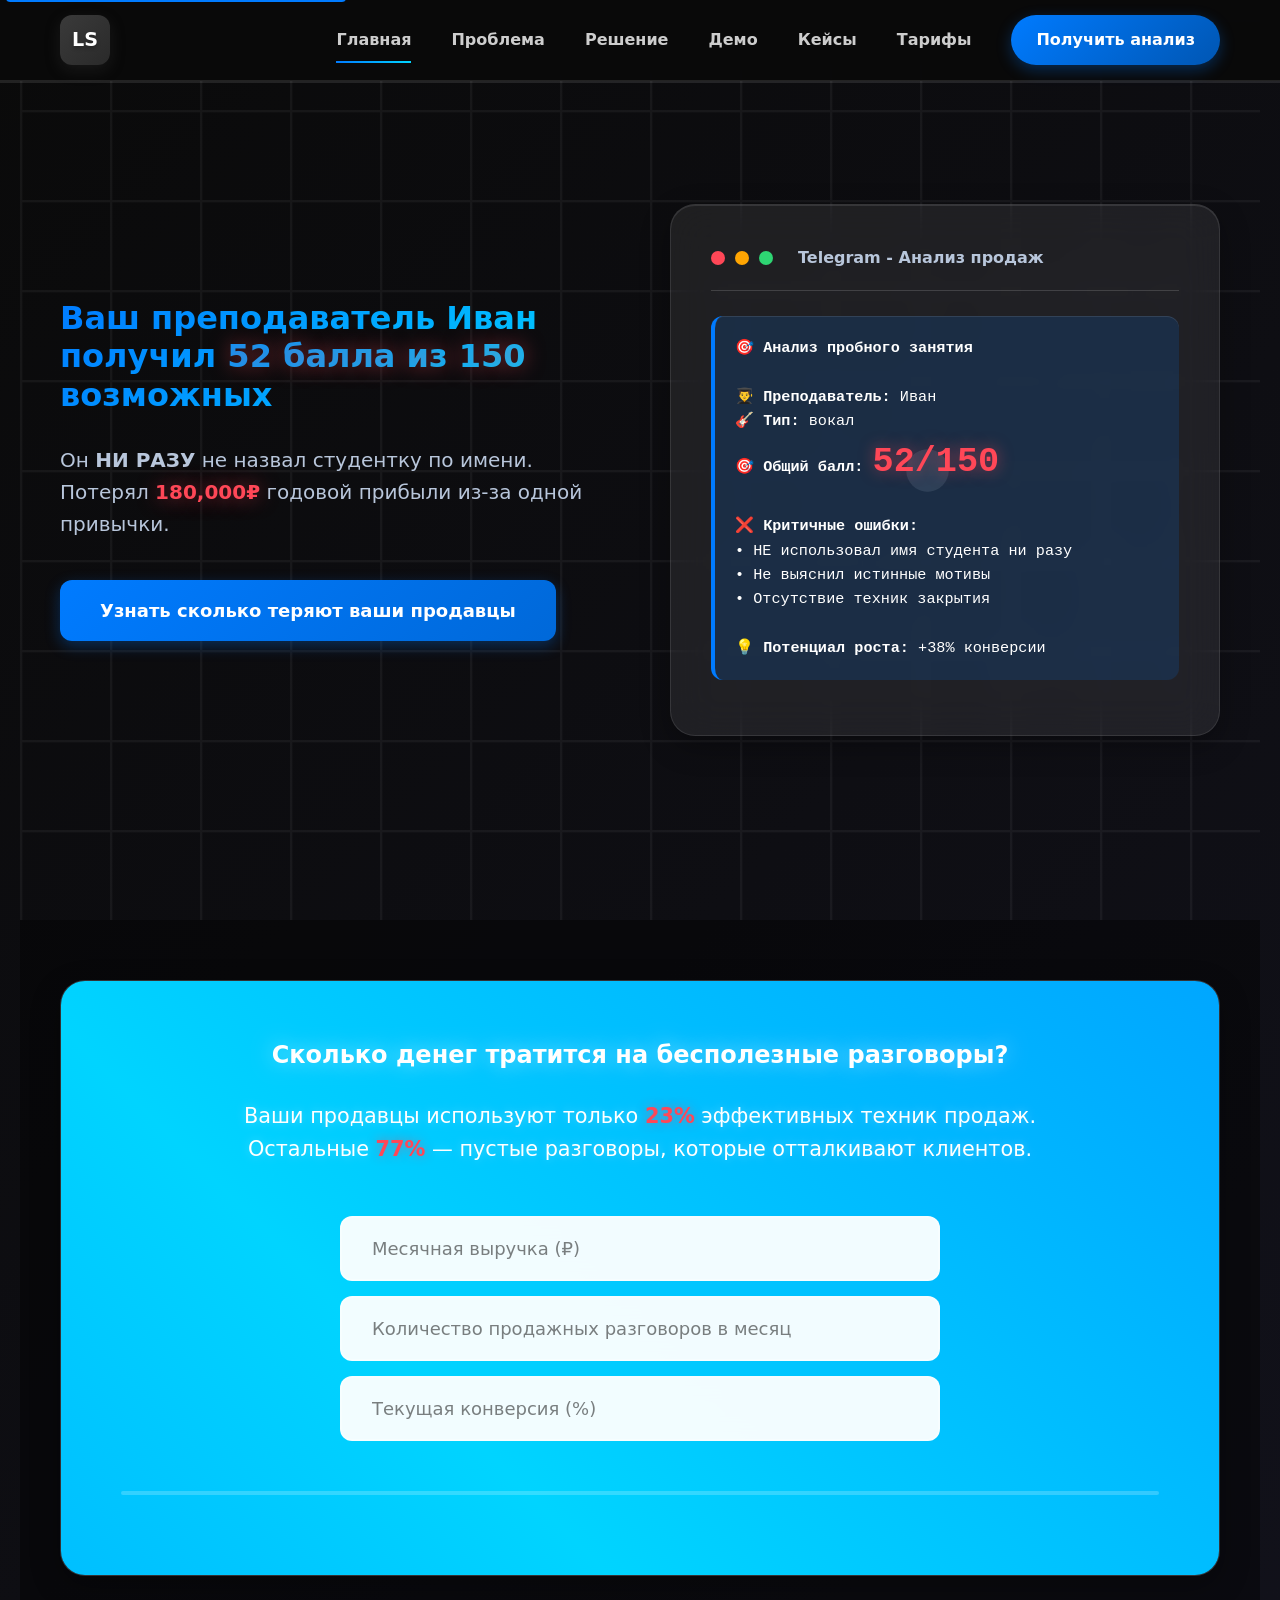
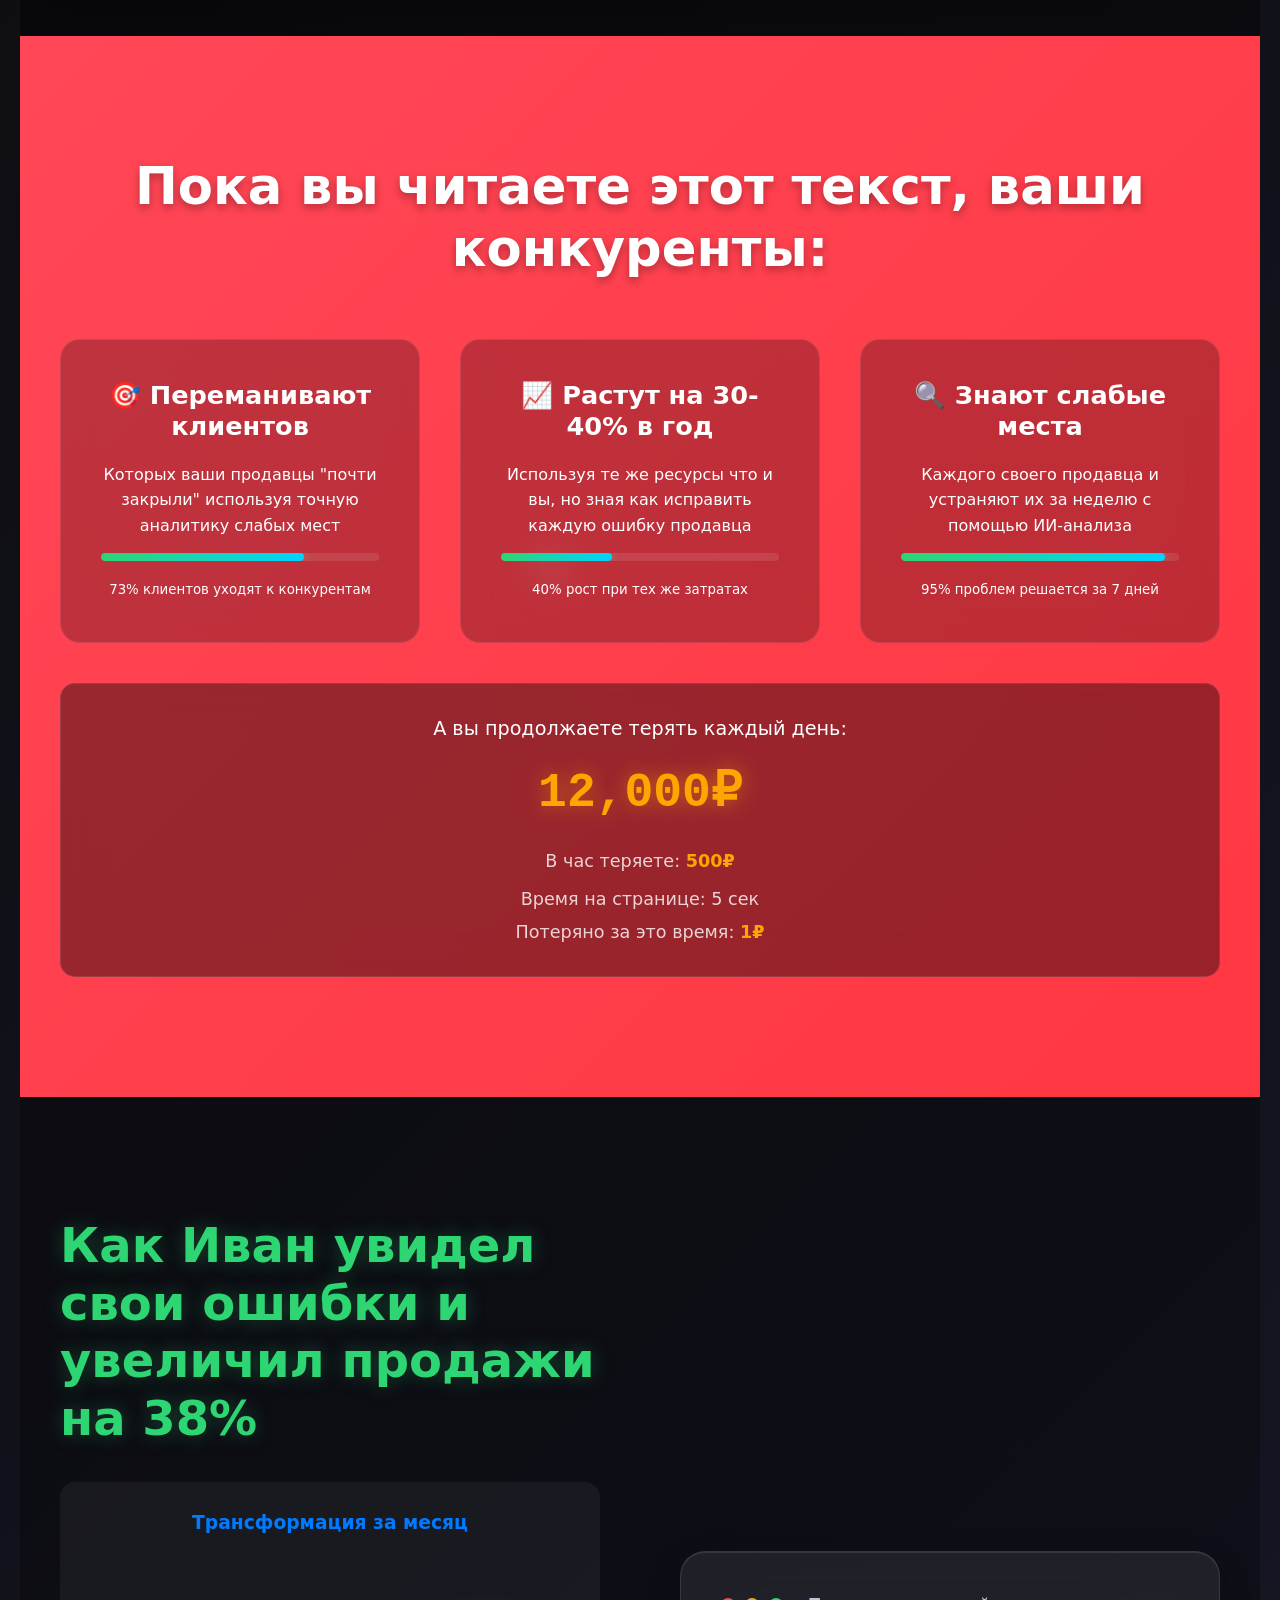
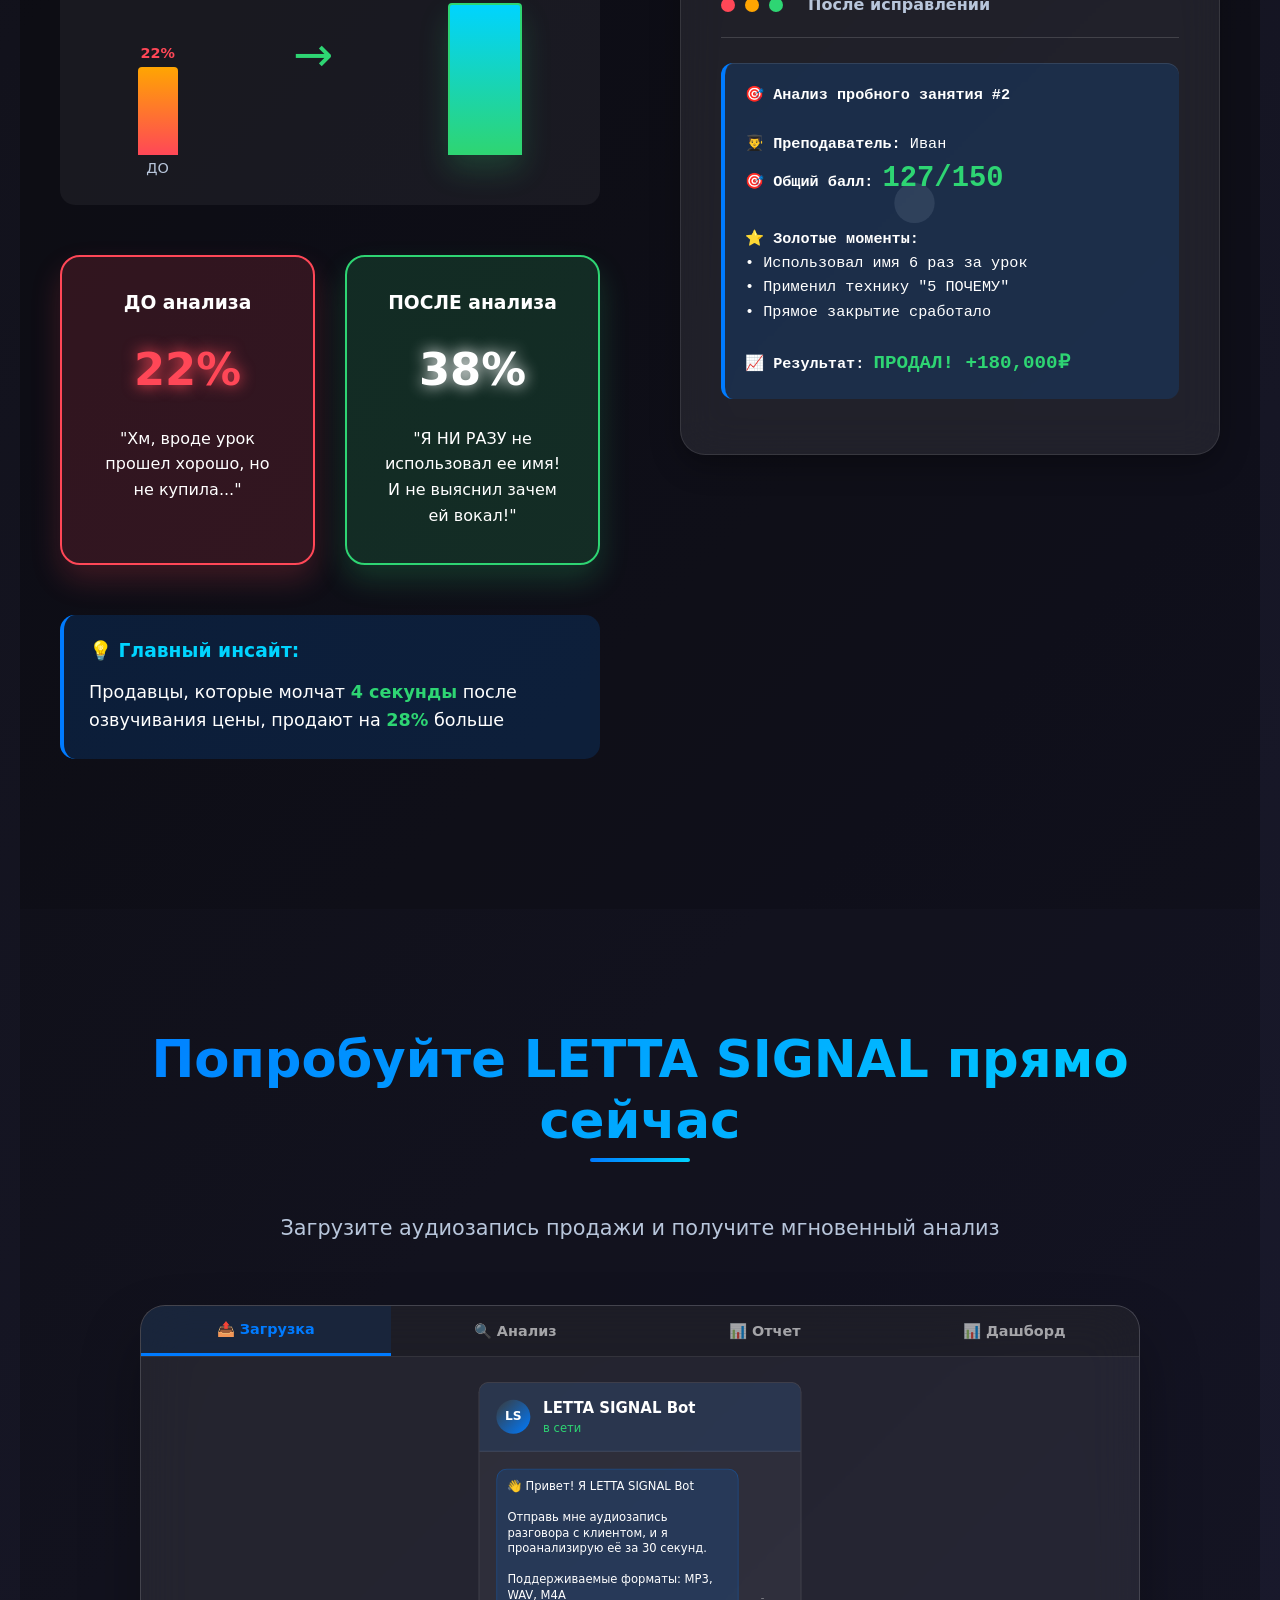
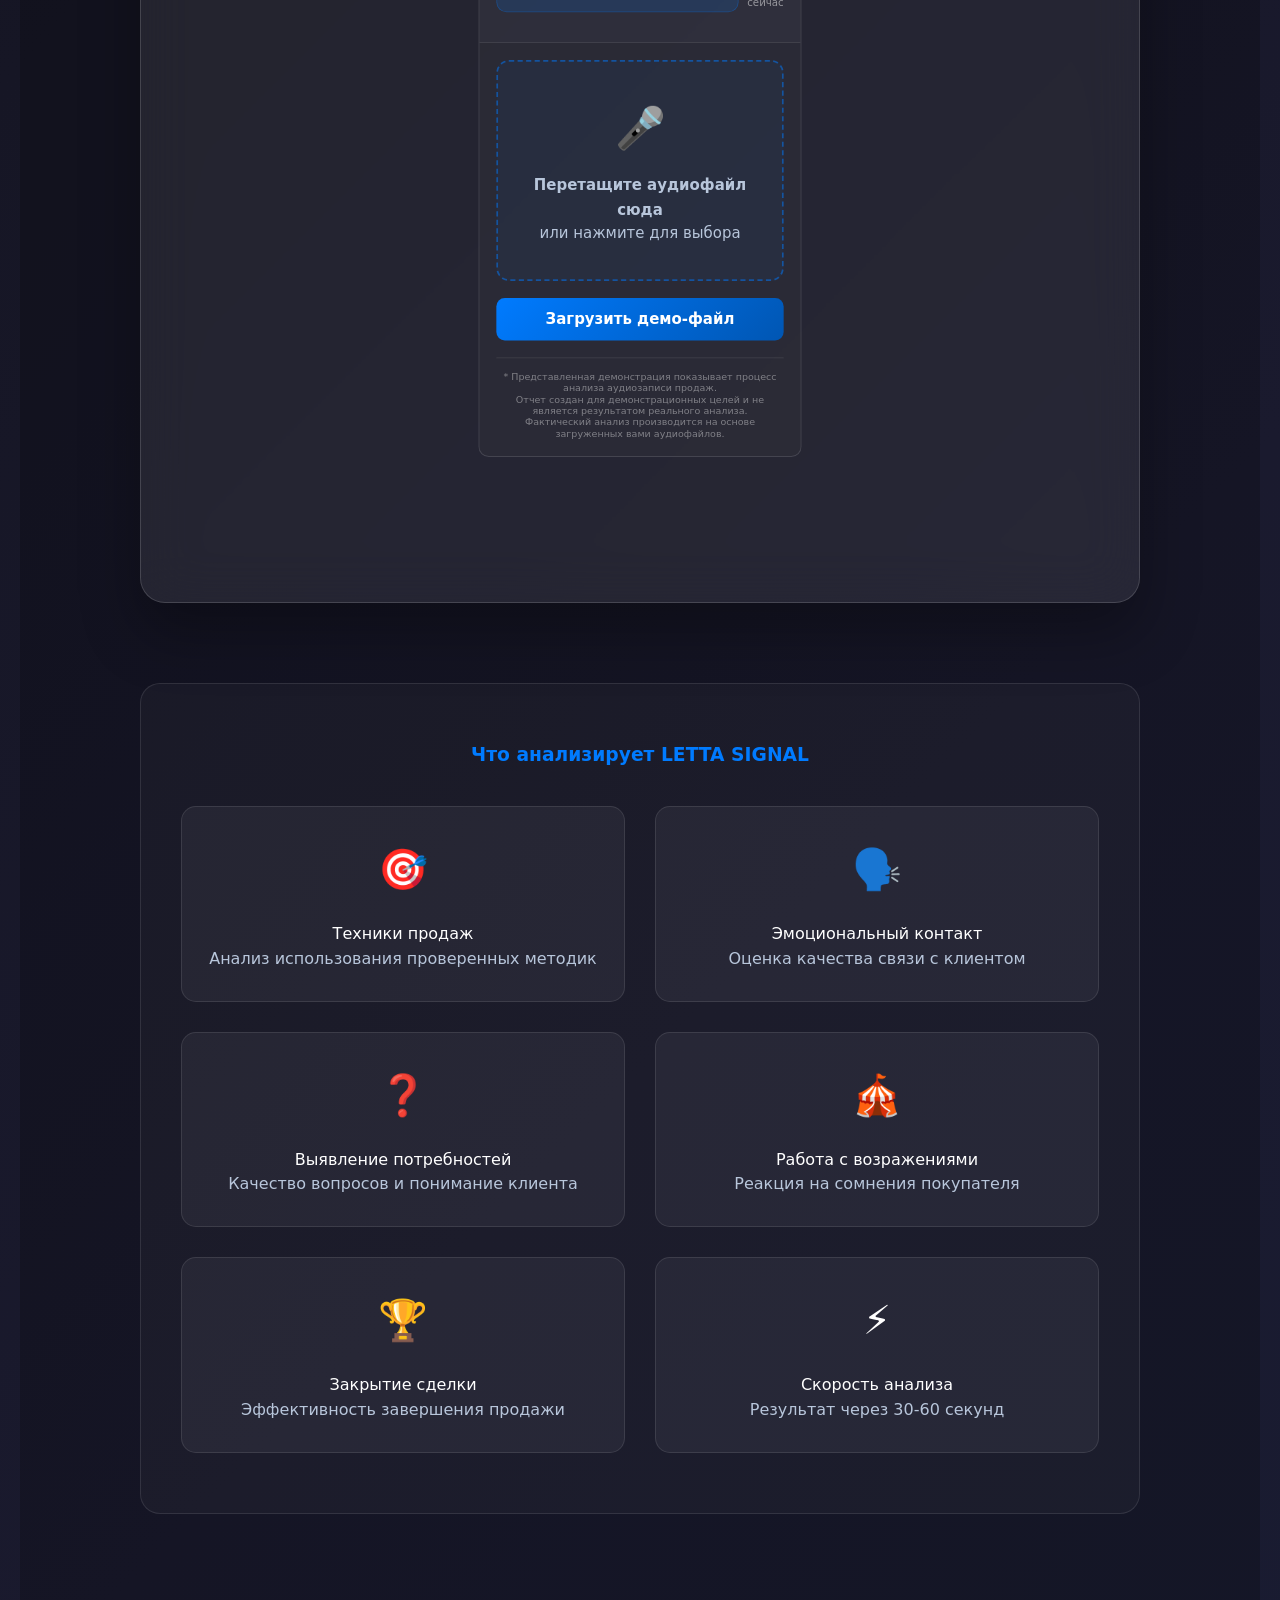
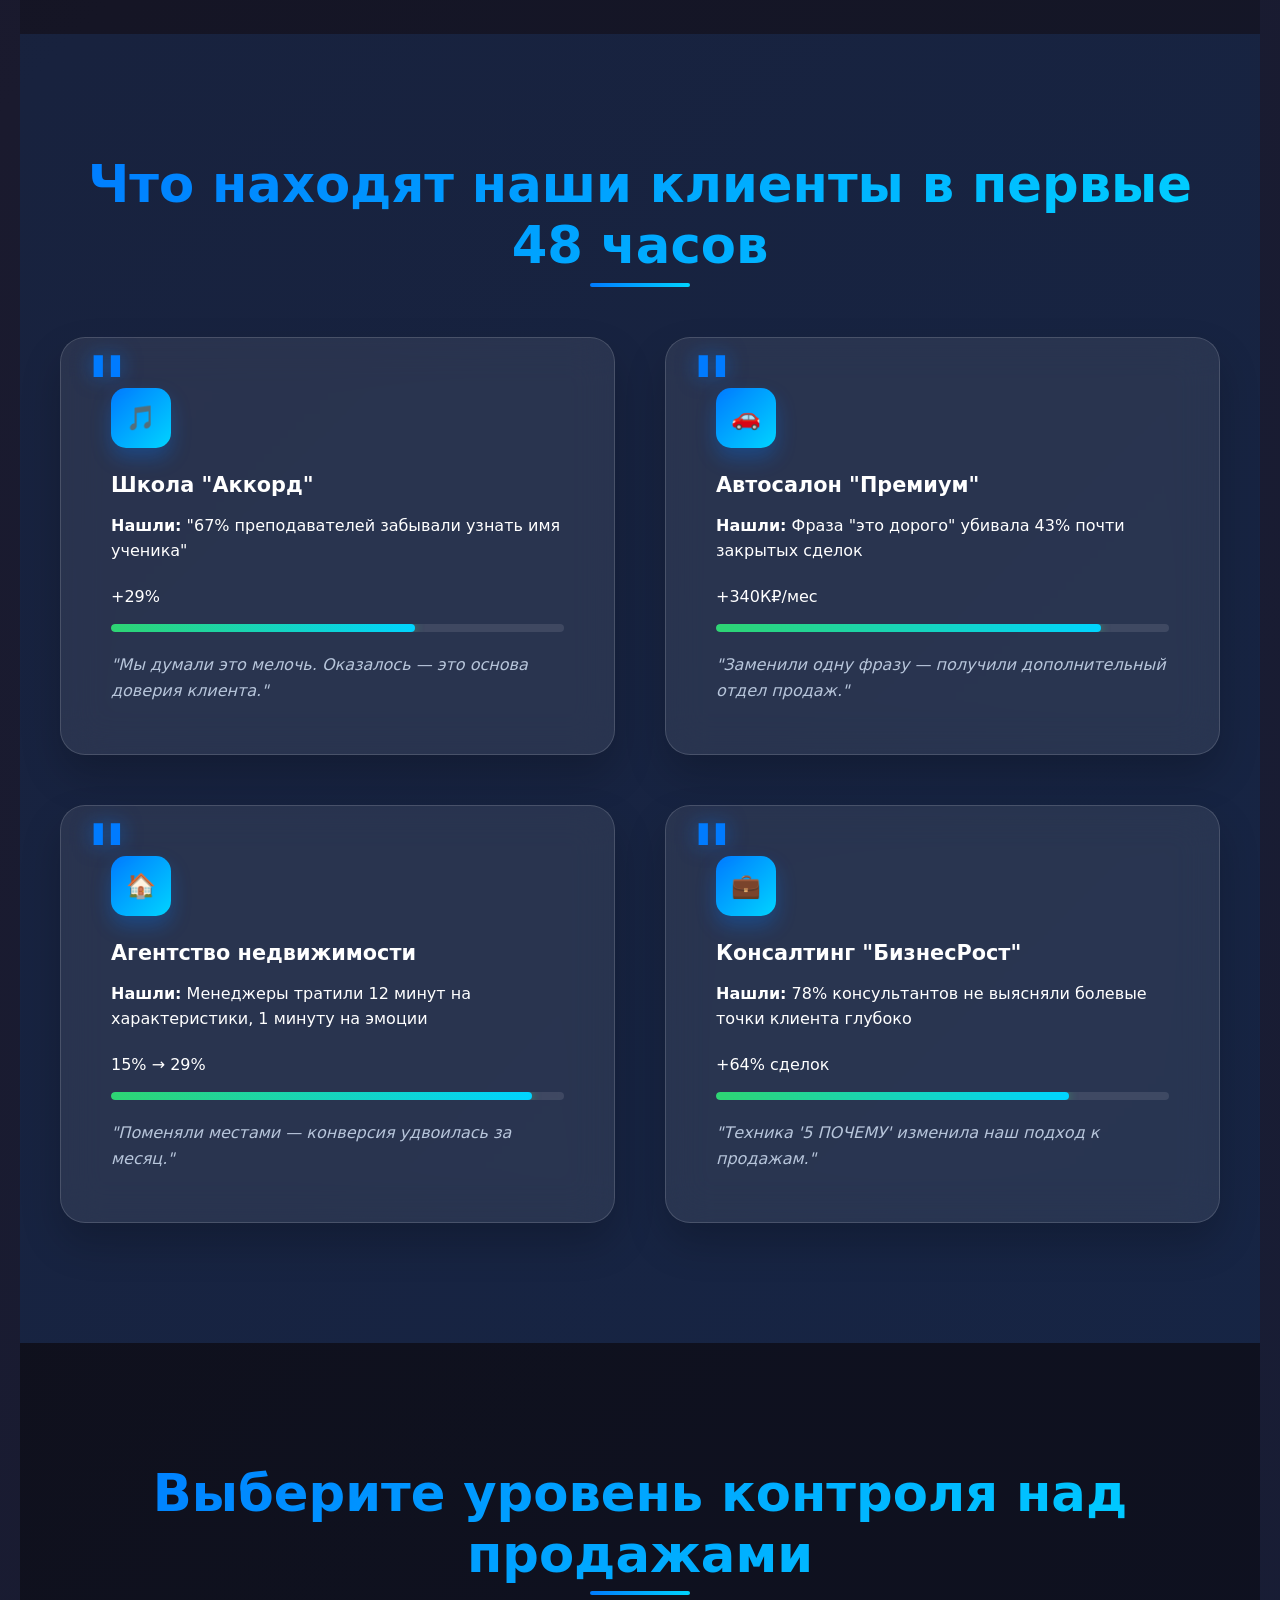
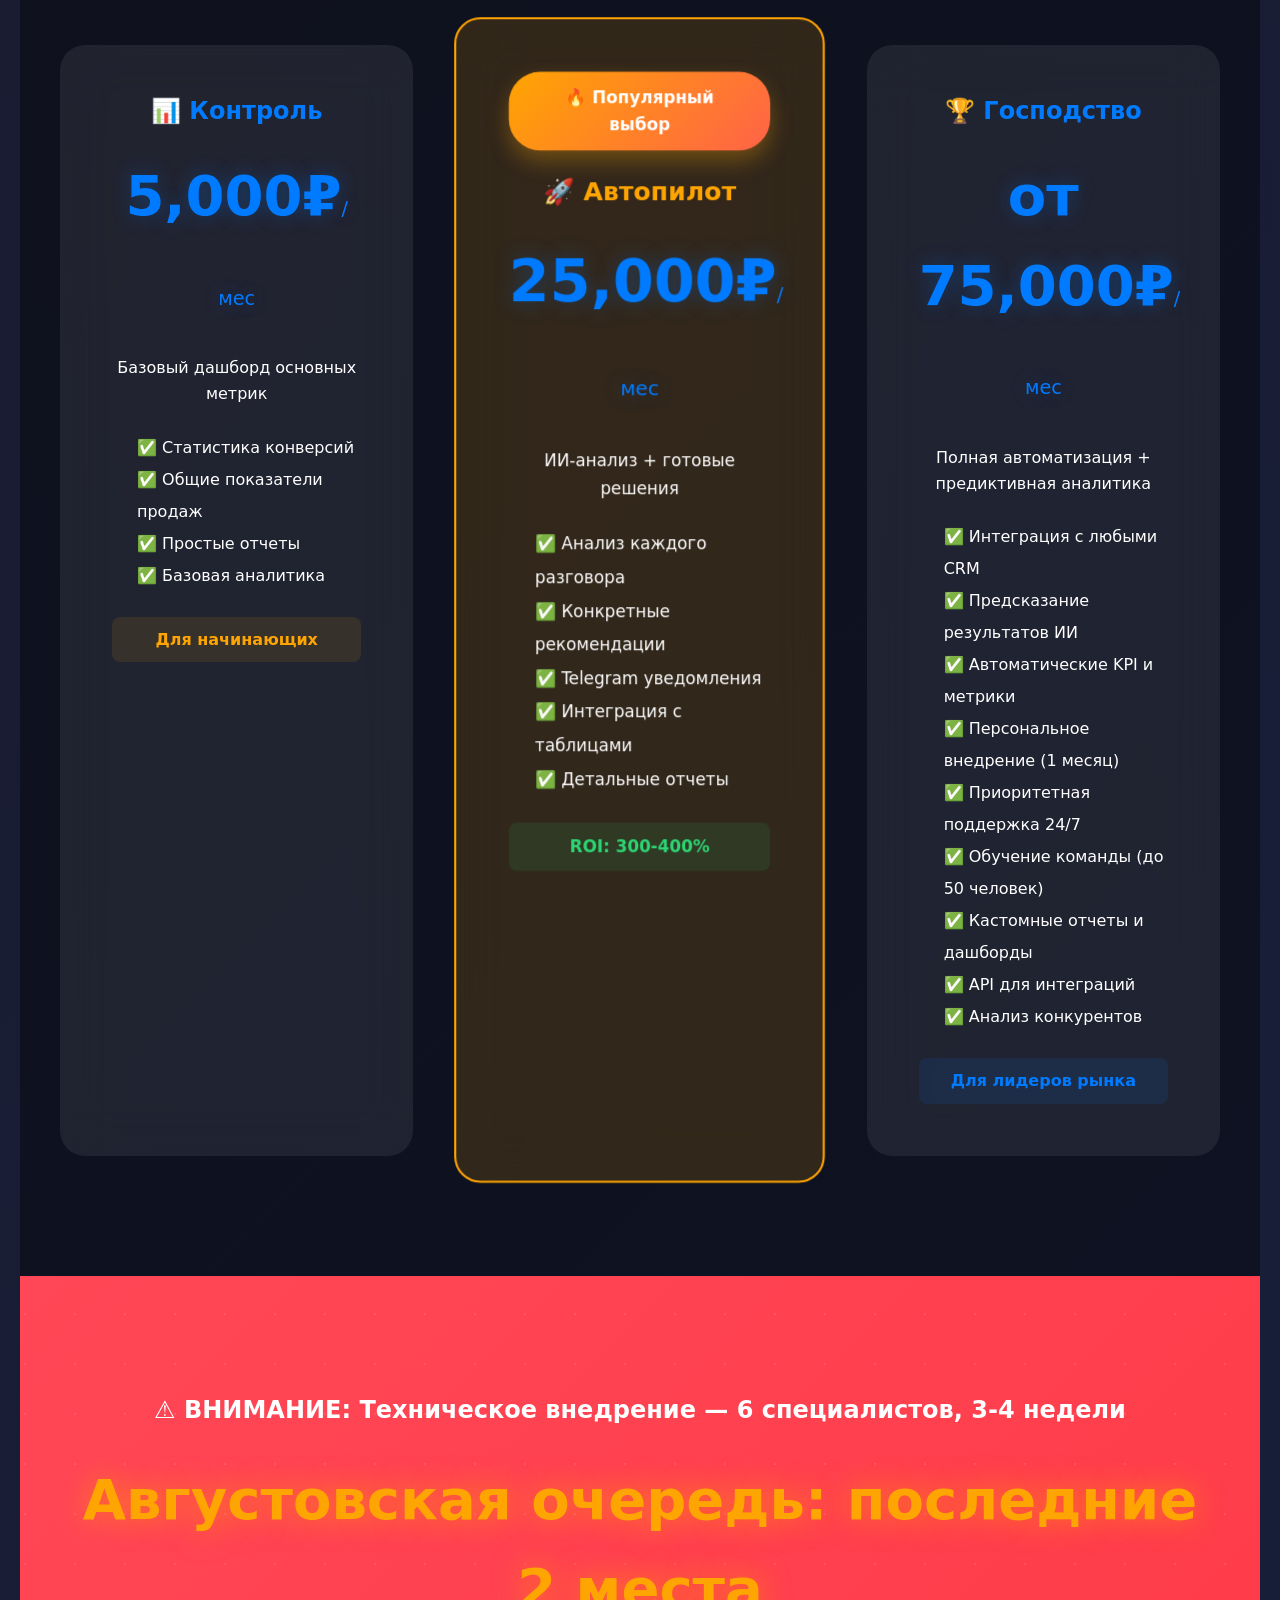
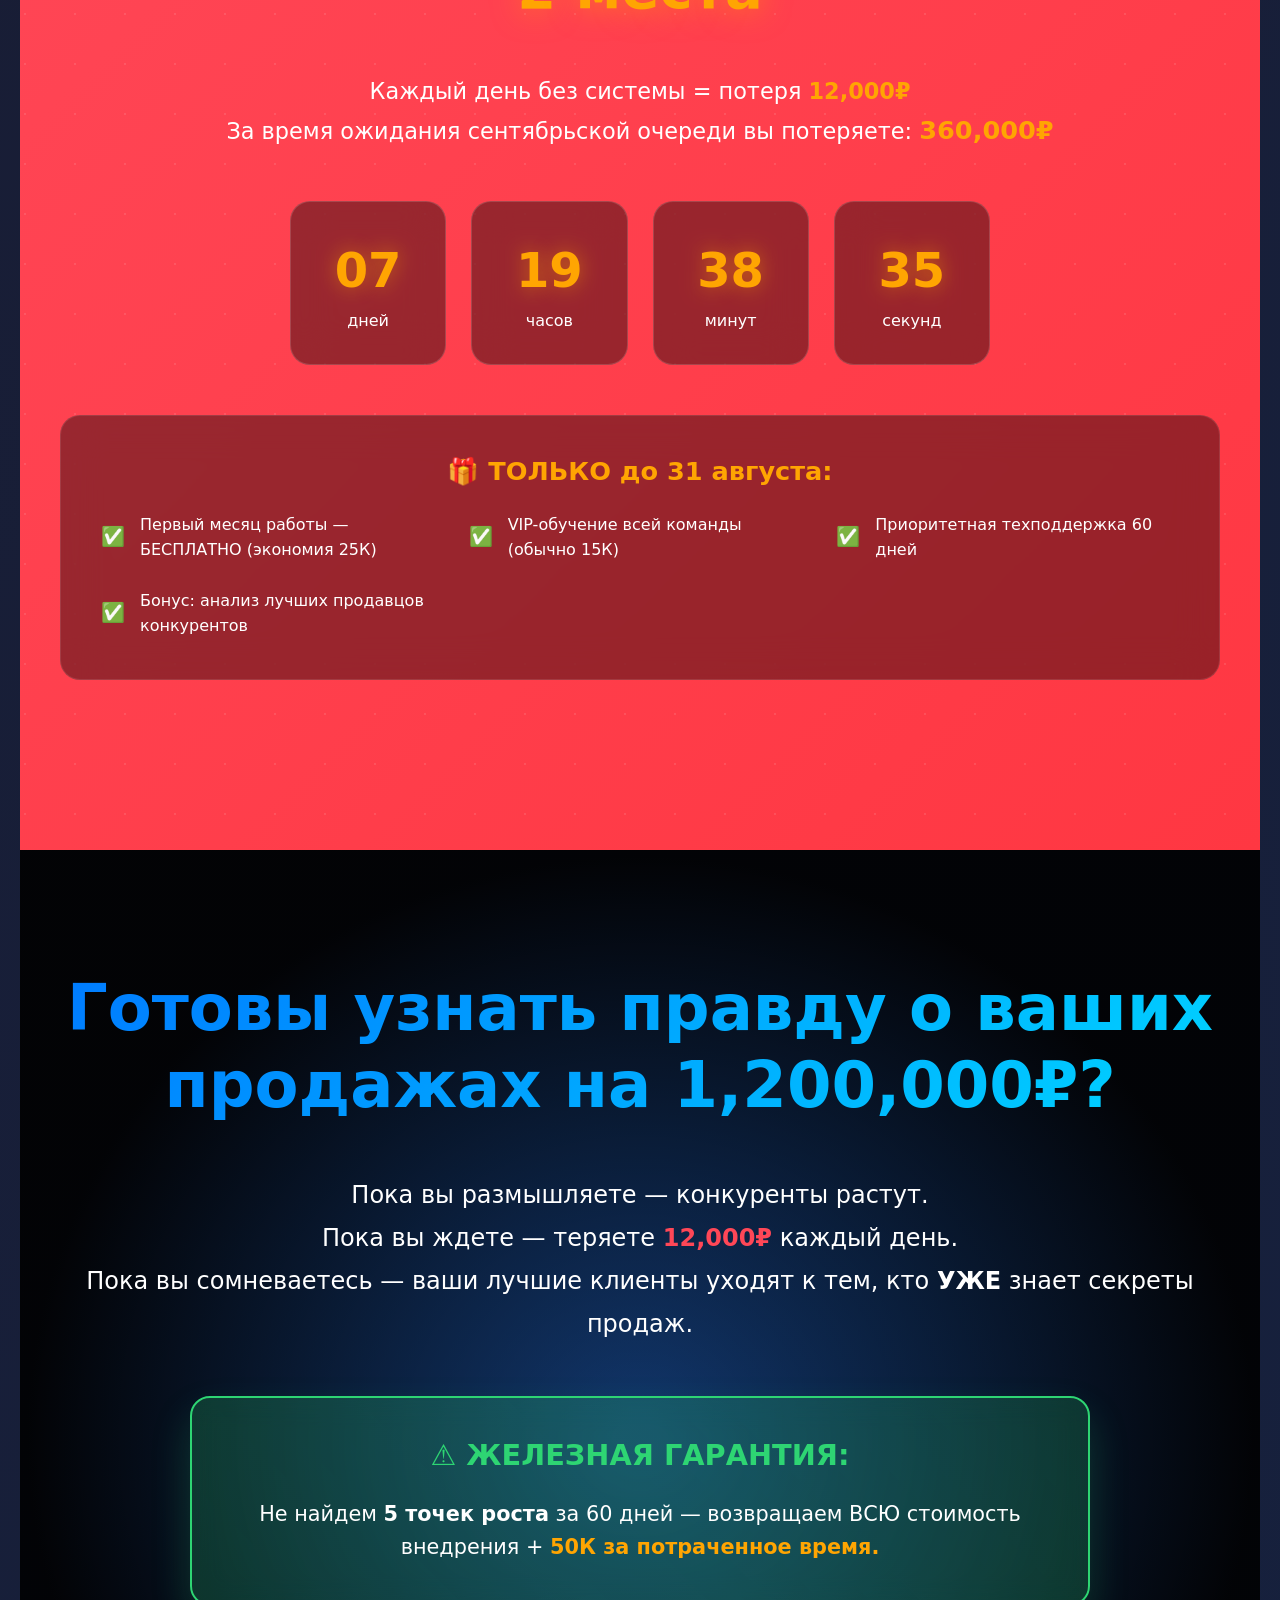
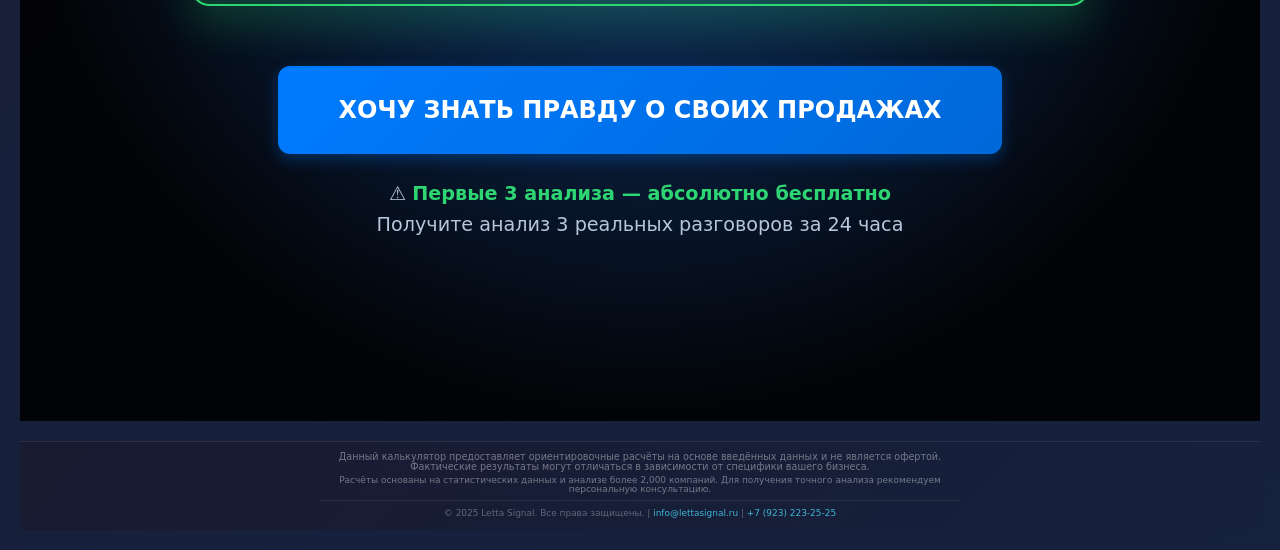
==== commit 8dd8f08c: "fav" ====
--- a/Production/index.html
+++ b/Production/index.html
@@ -1,8 +1,14 @@
 <!DOCTYPE html>
 <html lang="ru">
-<head>
-    <meta charset="UTF-8">
-    <meta name="viewport" content="width=device-width, initial-scale=1.0">
+    <head>
+        <meta charset="UTF-8">
+        <meta name="viewport" content="width=device-width, initial-scale=1.0, maximum-scale=1.0, user-scalable=no, viewport-fit=cover">
+        <meta name="mobile-web-app-capable" content="yes">
+        <meta name="apple-mobile-web-app-status-bar-style" content="black-translucent">
+        <!-- Favicon -->
+        <link rel="icon" type="image/x-icon" href="ico/летта-ai.ico">
+        <link rel="icon" type="image/png" sizes="32x32" href="img/favicon-32x32.png">
+        <link rel="icon" type="image/png" sizes="16x16" href="img/favicon-16x16.png">
     <title>Революция в анализе продаж - Узнайте правду о ваших продавцах</title>
     
     <!-- SEO Meta -->
@@ -1005,6 +1011,46 @@
             border-radius: 2px;
             transition: width 0.3s ease;
             box-shadow: 0 0 10px rgba(0,123,255,0.5);
+        }
+
+        /* Fix for iPhone notch and home indicator */
+        @supports (padding: max(0px)) {
+            body {
+                padding-top: max(env(safe-area-inset-top), 20px);
+                padding-bottom: max(env(safe-area-inset-bottom), 20px);
+                padding-left: max(env(safe-area-inset-left), 20px);
+                padding-right: max(env(safe-area-inset-right), 20px);
+                min-height: -webkit-fill-available;
+            }
+
+            .header {
+                padding-top: env(safe-area-inset-top);
+            }
+
+            .form-modal {
+                padding-bottom: env(safe-area-inset-bottom);
+            }
+        }
+
+        /* iPhone 14 Pro Max specific */
+        @media only screen 
+            and (device-width: 430px) 
+            and (device-height: 932px) 
+            and (-webkit-device-pixel-ratio: 3) {
+            .container {
+                width: 100%;
+                padding-left: max(20px, env(safe-area-inset-left));
+                padding-right: max(20px, env(safe-area-inset-right));
+            }
+
+            .telegram-interface {
+                transform: scale(0.9);
+                margin: 0 auto;
+            }
+
+            .header-content {
+                padding: 0 max(20px, env(safe-area-inset-left));
+            }
         }
 
         /* Responsive Design */
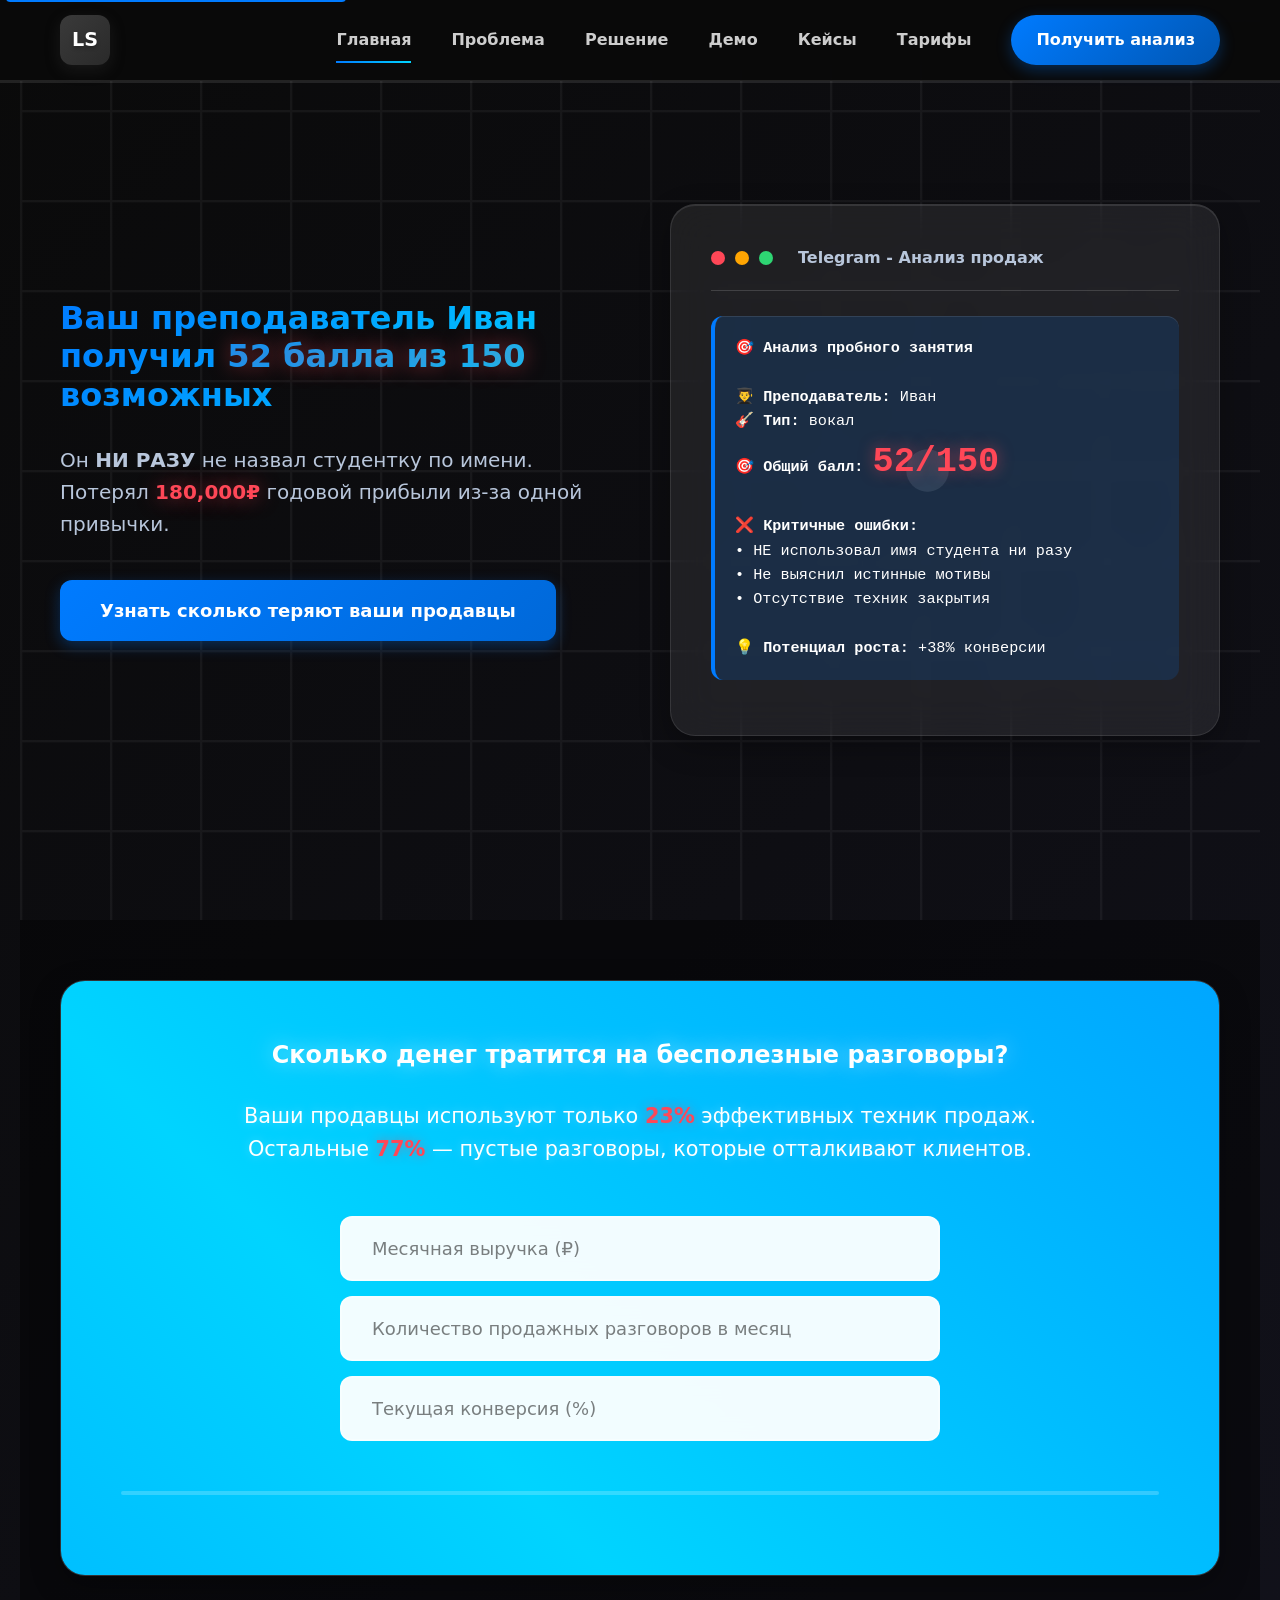
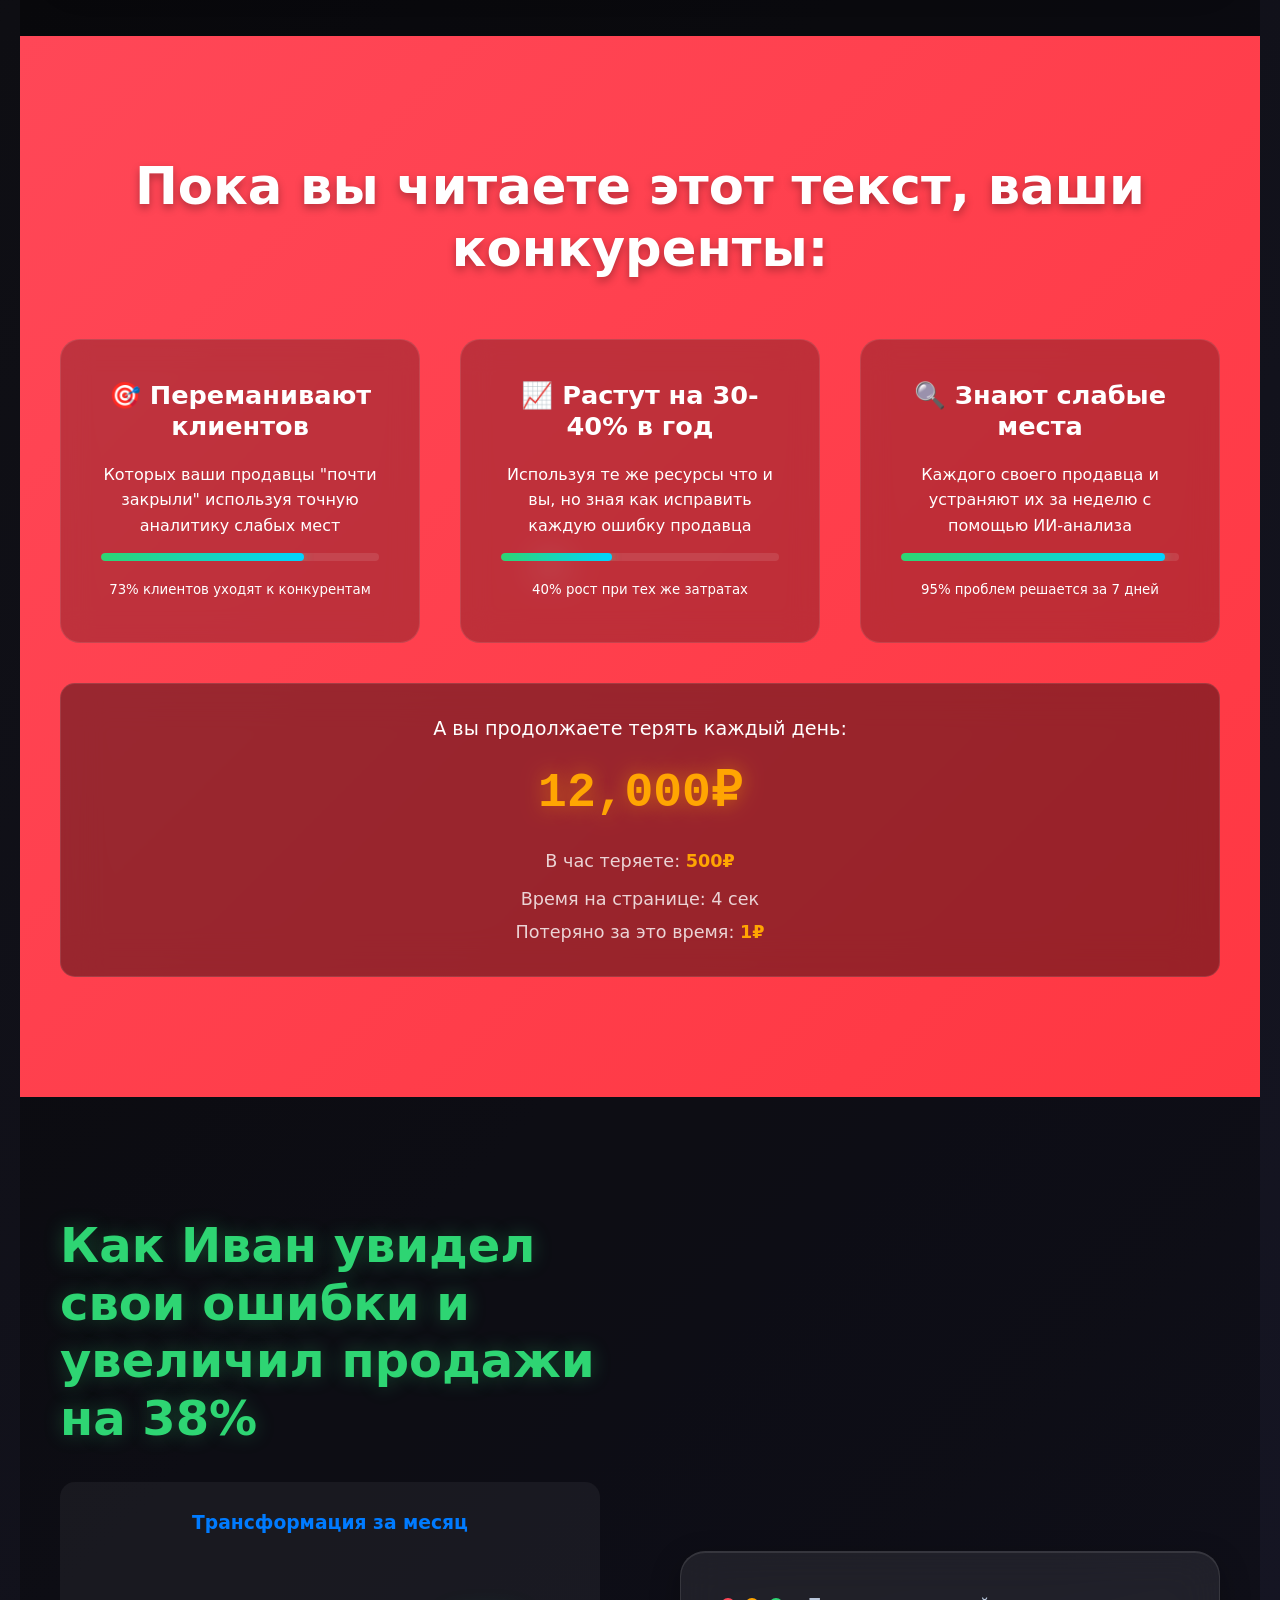
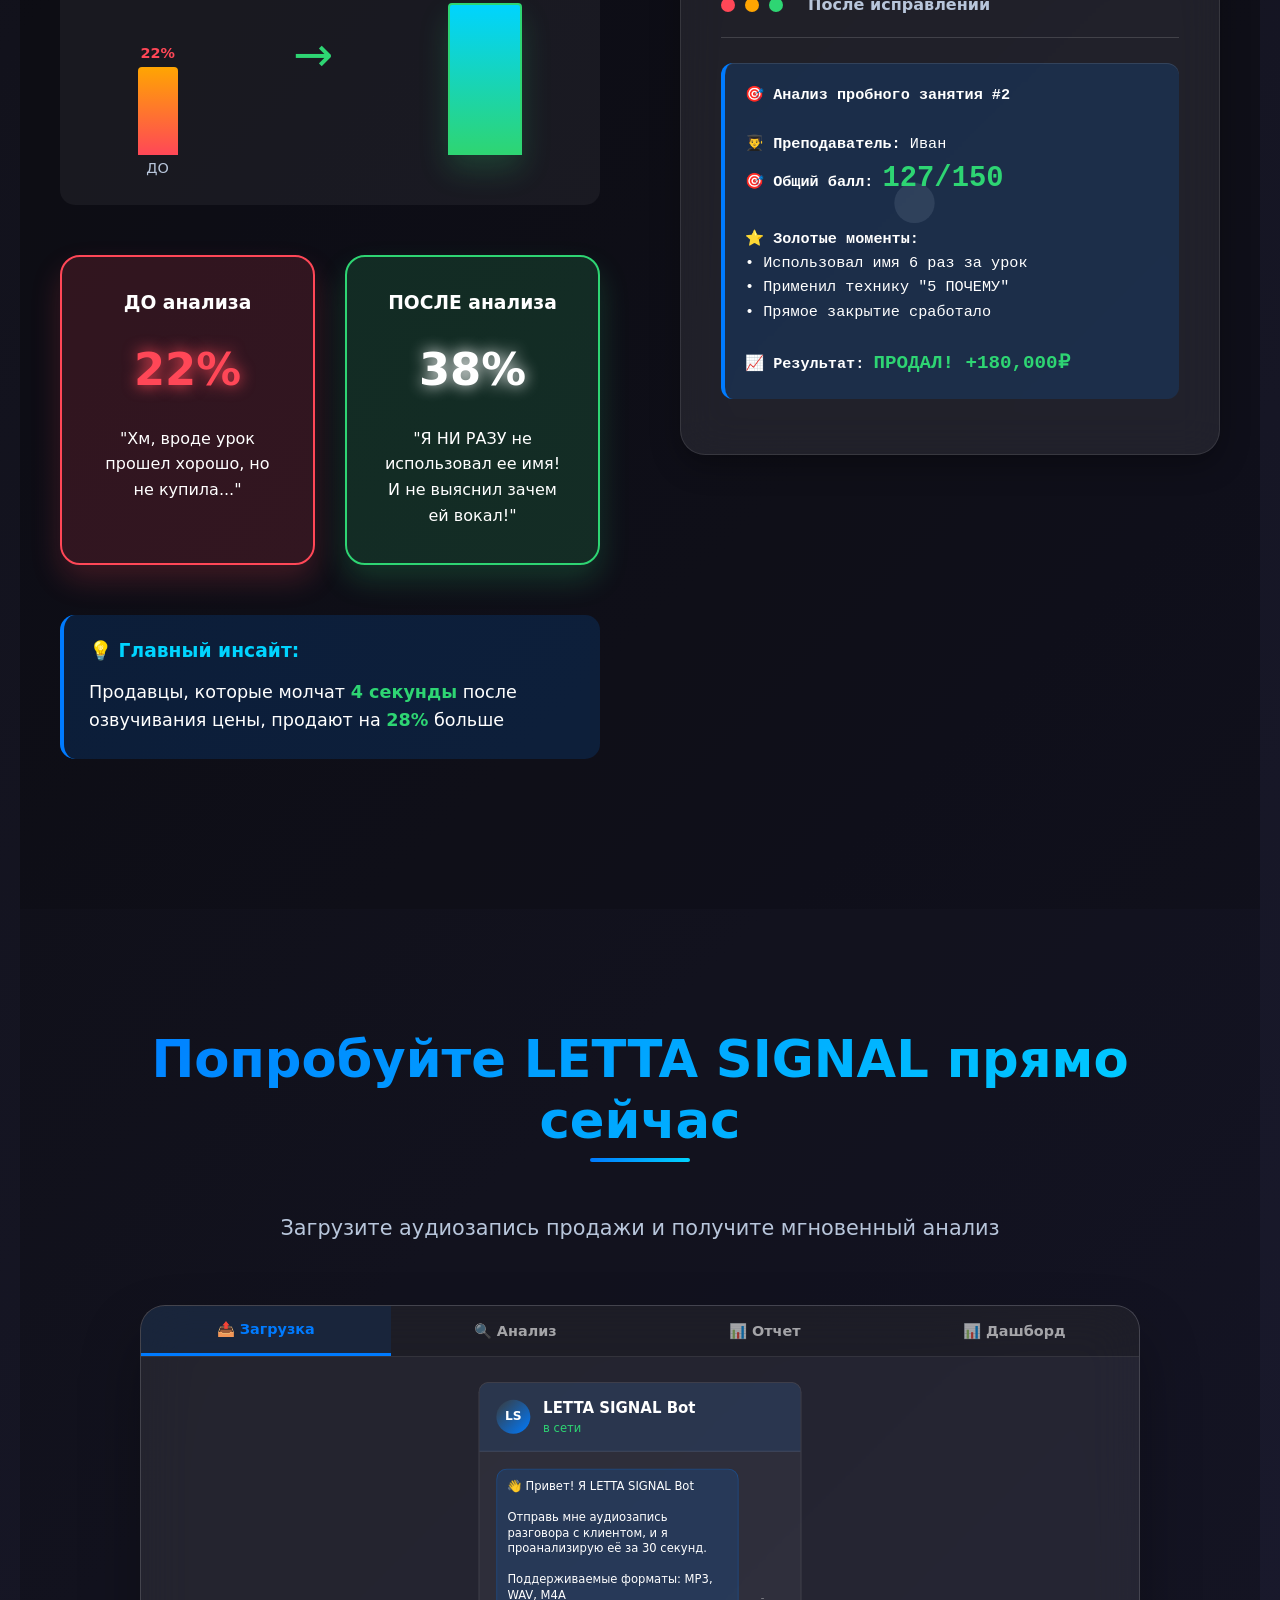
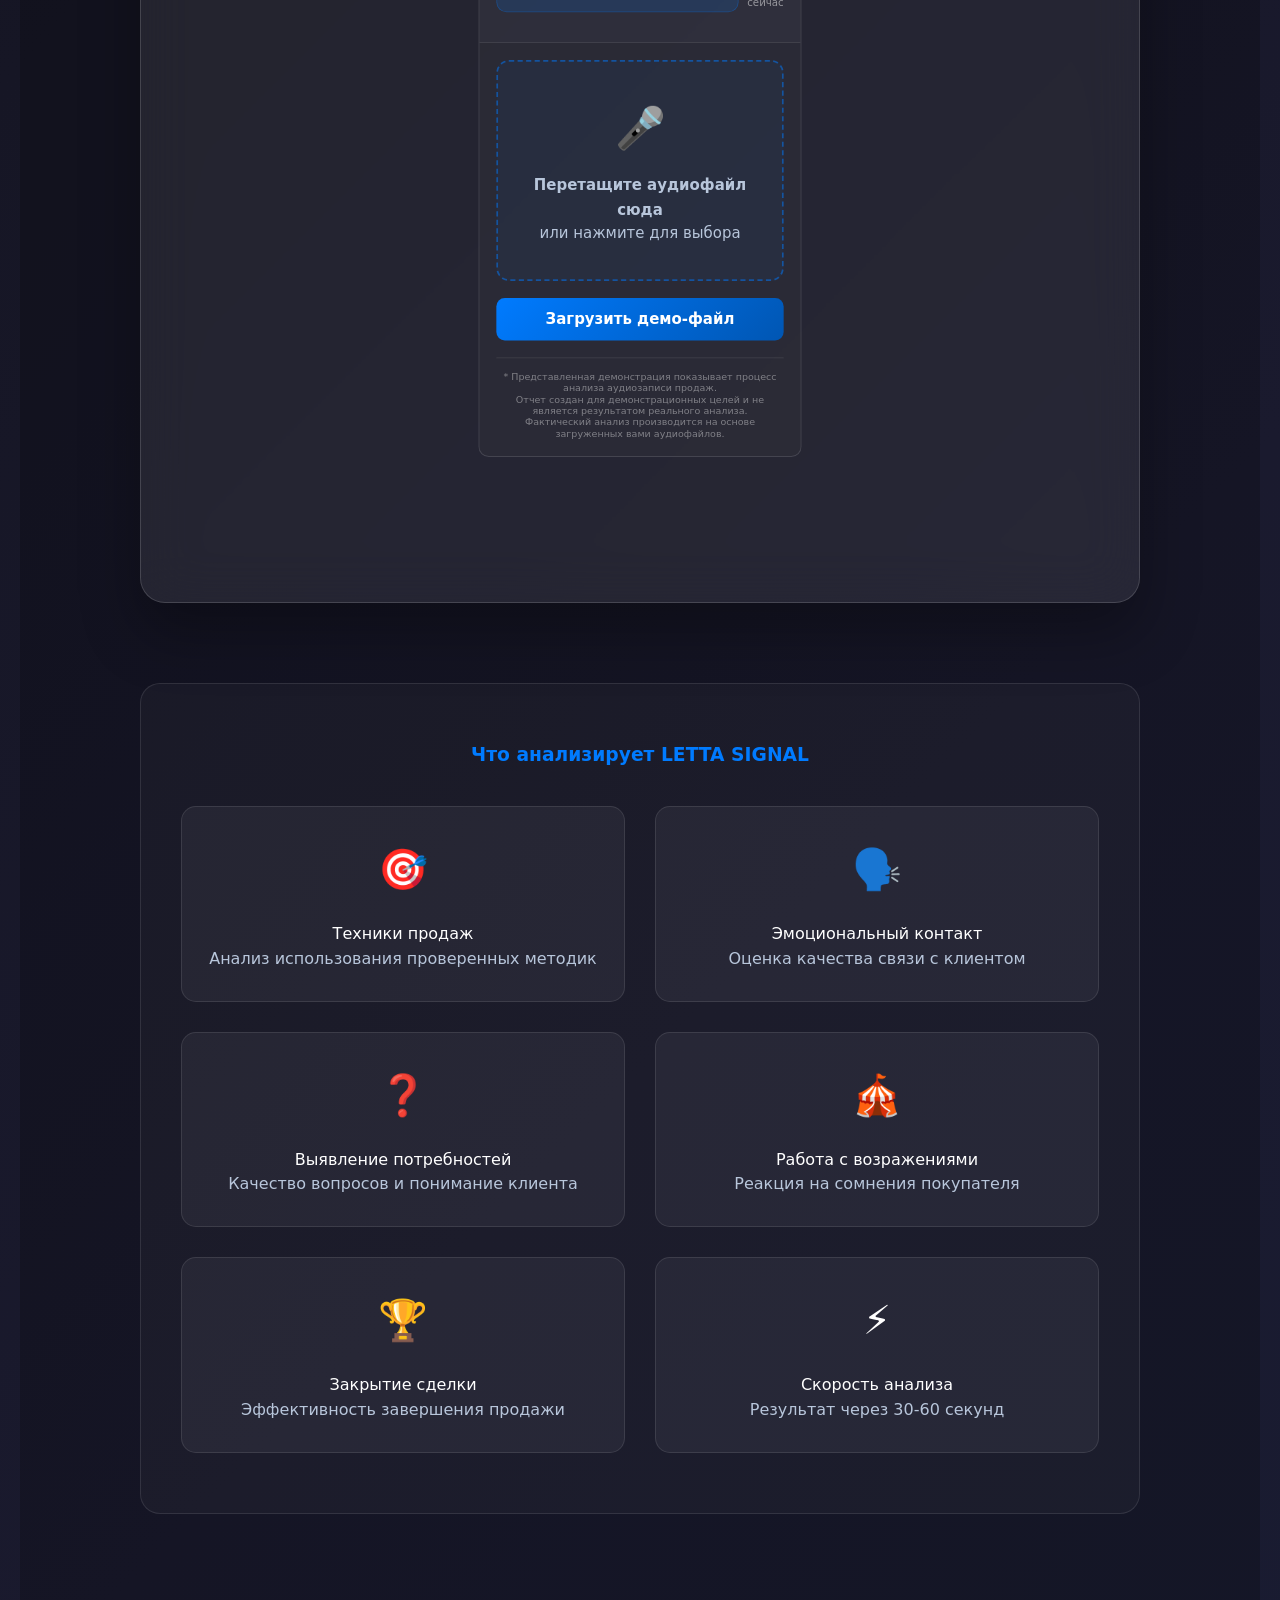
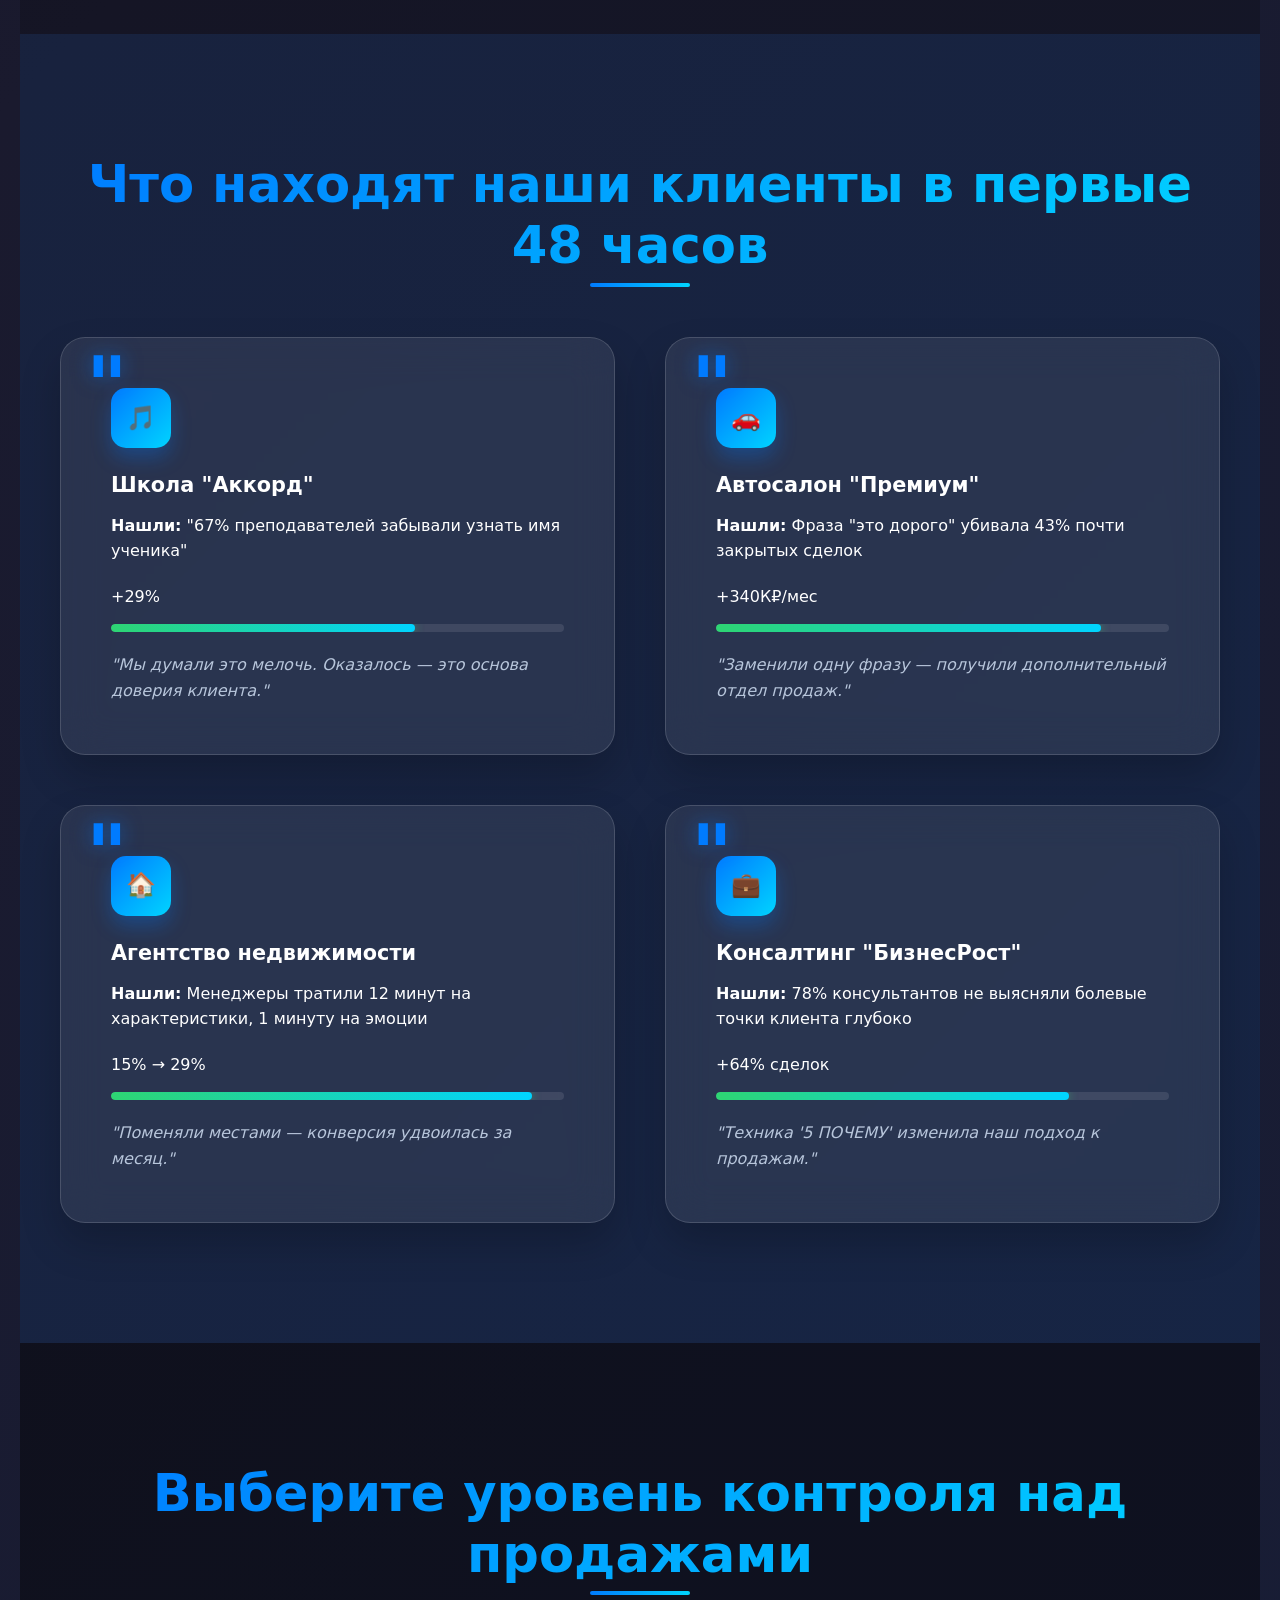
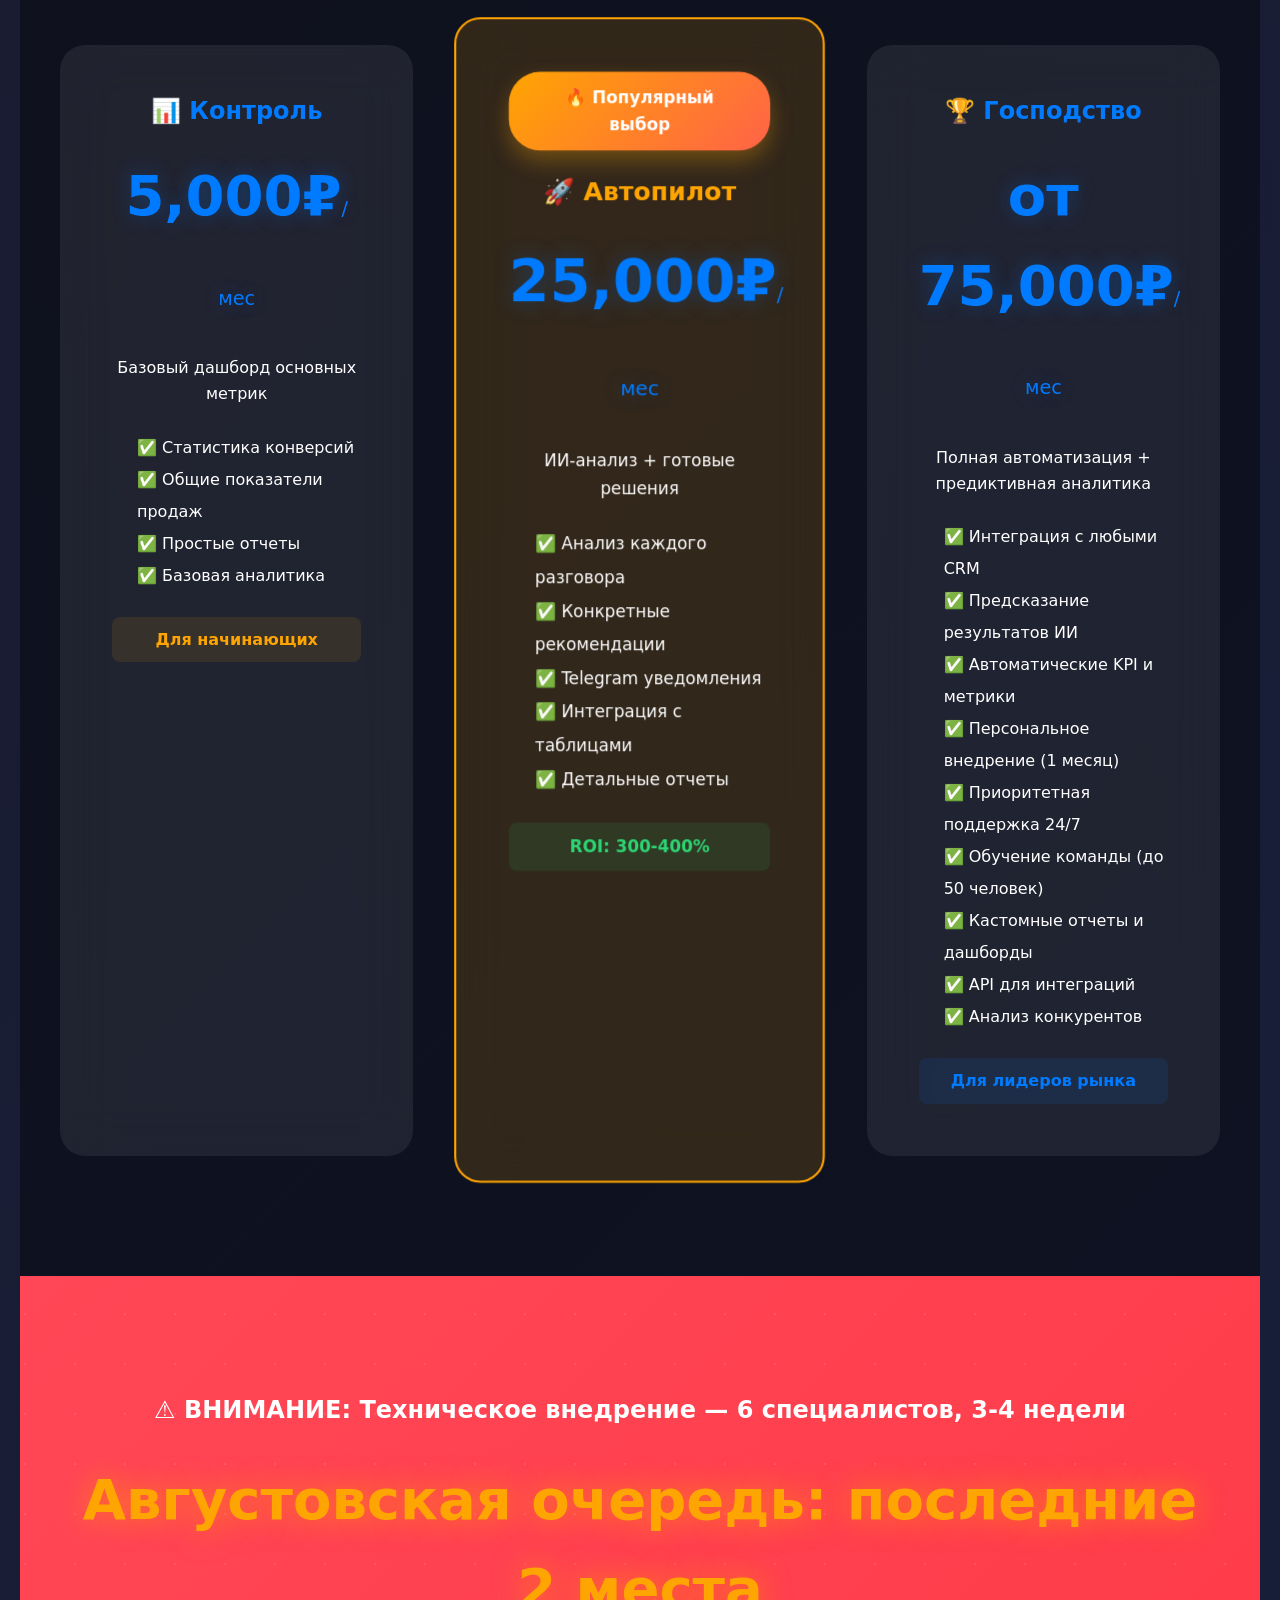
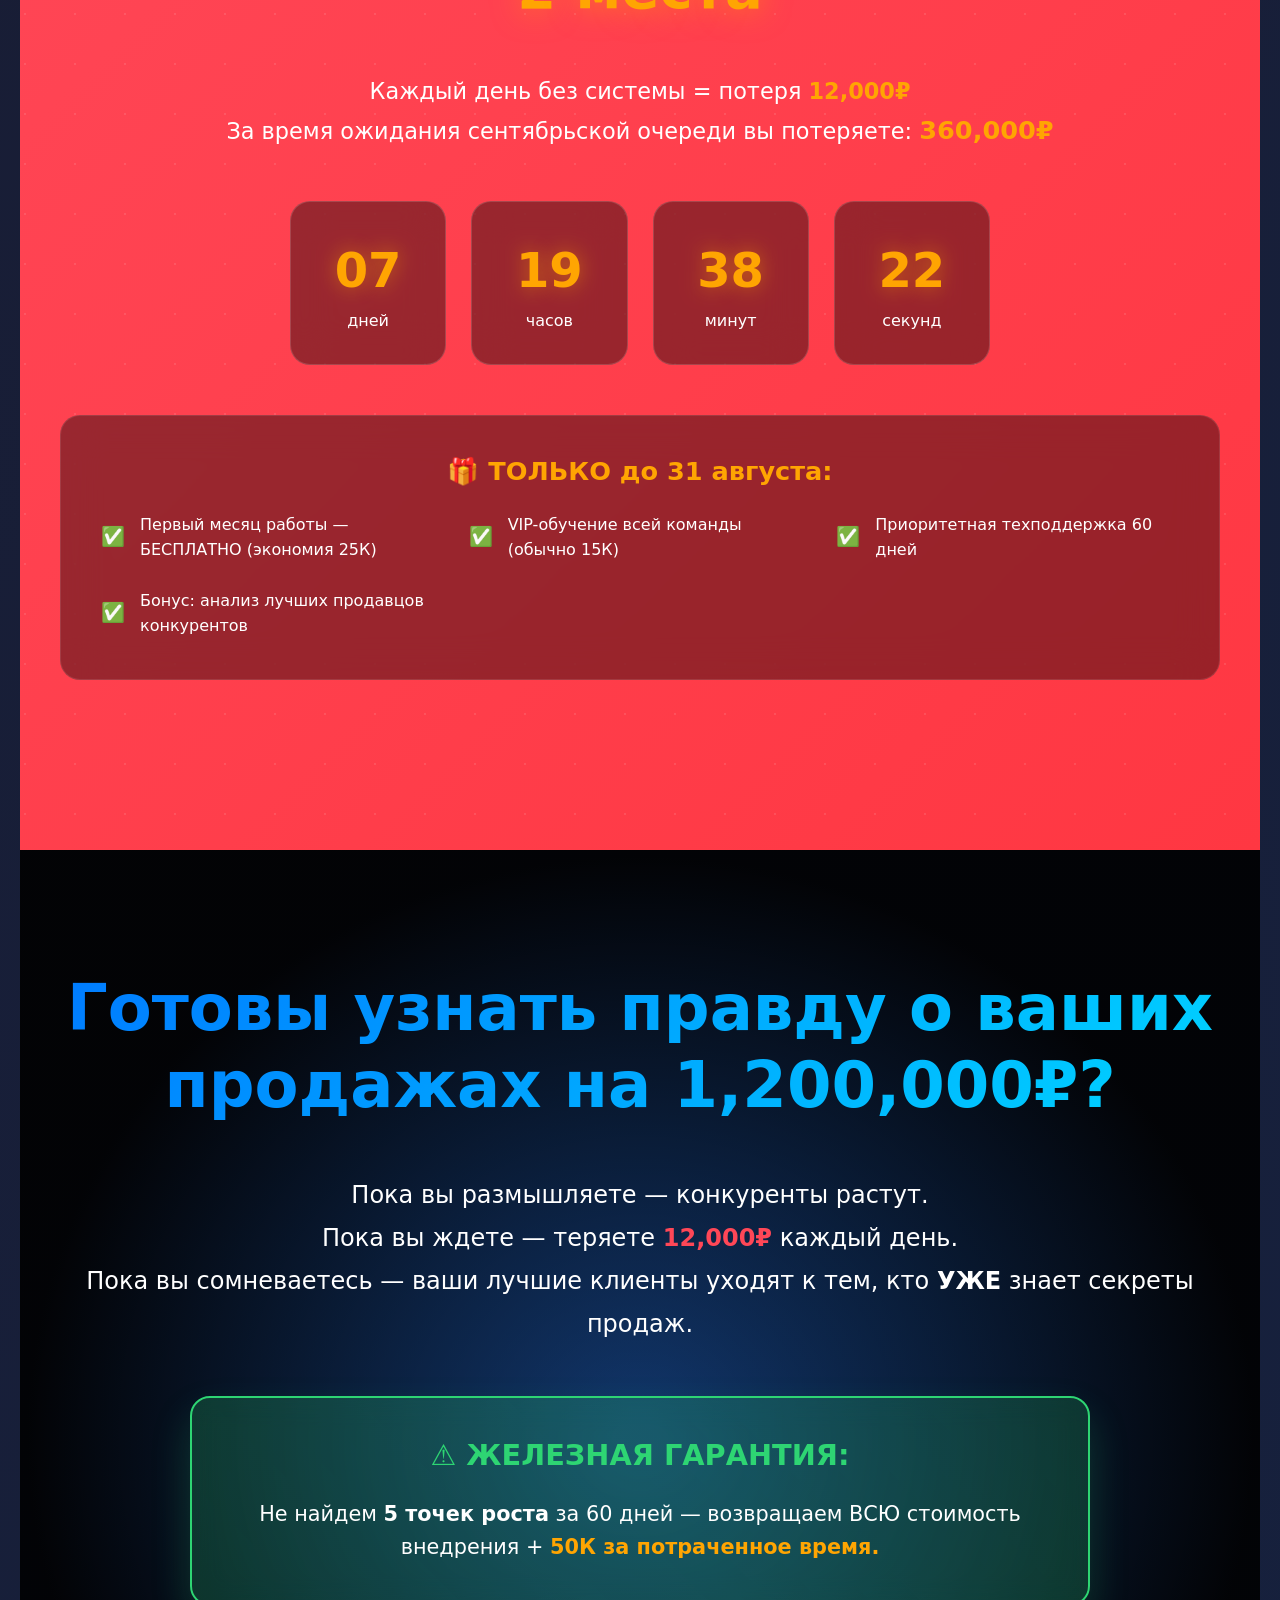
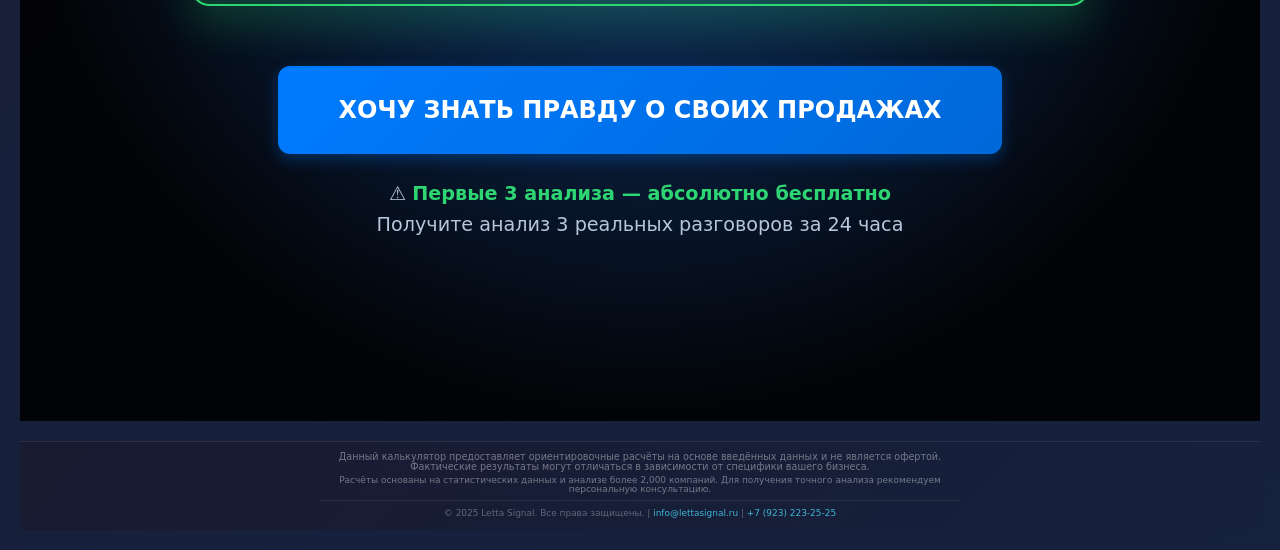
==== commit 10459638: "space" ====
--- a/Production/index.html
+++ b/Production/index.html
@@ -1029,6 +1029,41 @@
 
             .form-modal {
                 padding-bottom: env(safe-area-inset-bottom);
+            }
+        }
+
+        /* iPhone and small screens */
+        @media screen and (max-width: 430px) {
+            html {
+                font-size: 14px;
+            }
+            
+            body {
+                width: 100%;
+                overflow-x: hidden;
+                word-wrap: break-word;
+                overflow-wrap: break-word;
+            }
+
+            h1, h2, h3 {
+                font-size: clamp(1.5rem, 5vw, 2.5rem);
+                word-wrap: break-word;
+                overflow-wrap: break-word;
+                hyphens: auto;
+            }
+
+            .hero-text {
+                width: 100%;
+                padding: 0 15px;
+                box-sizing: border-box;
+            }
+
+            .container {
+                width: 100%;
+                max-width: 100%;
+                padding: 0 15px;
+                box-sizing: border-box;
+                overflow: hidden;
             }
         }
 
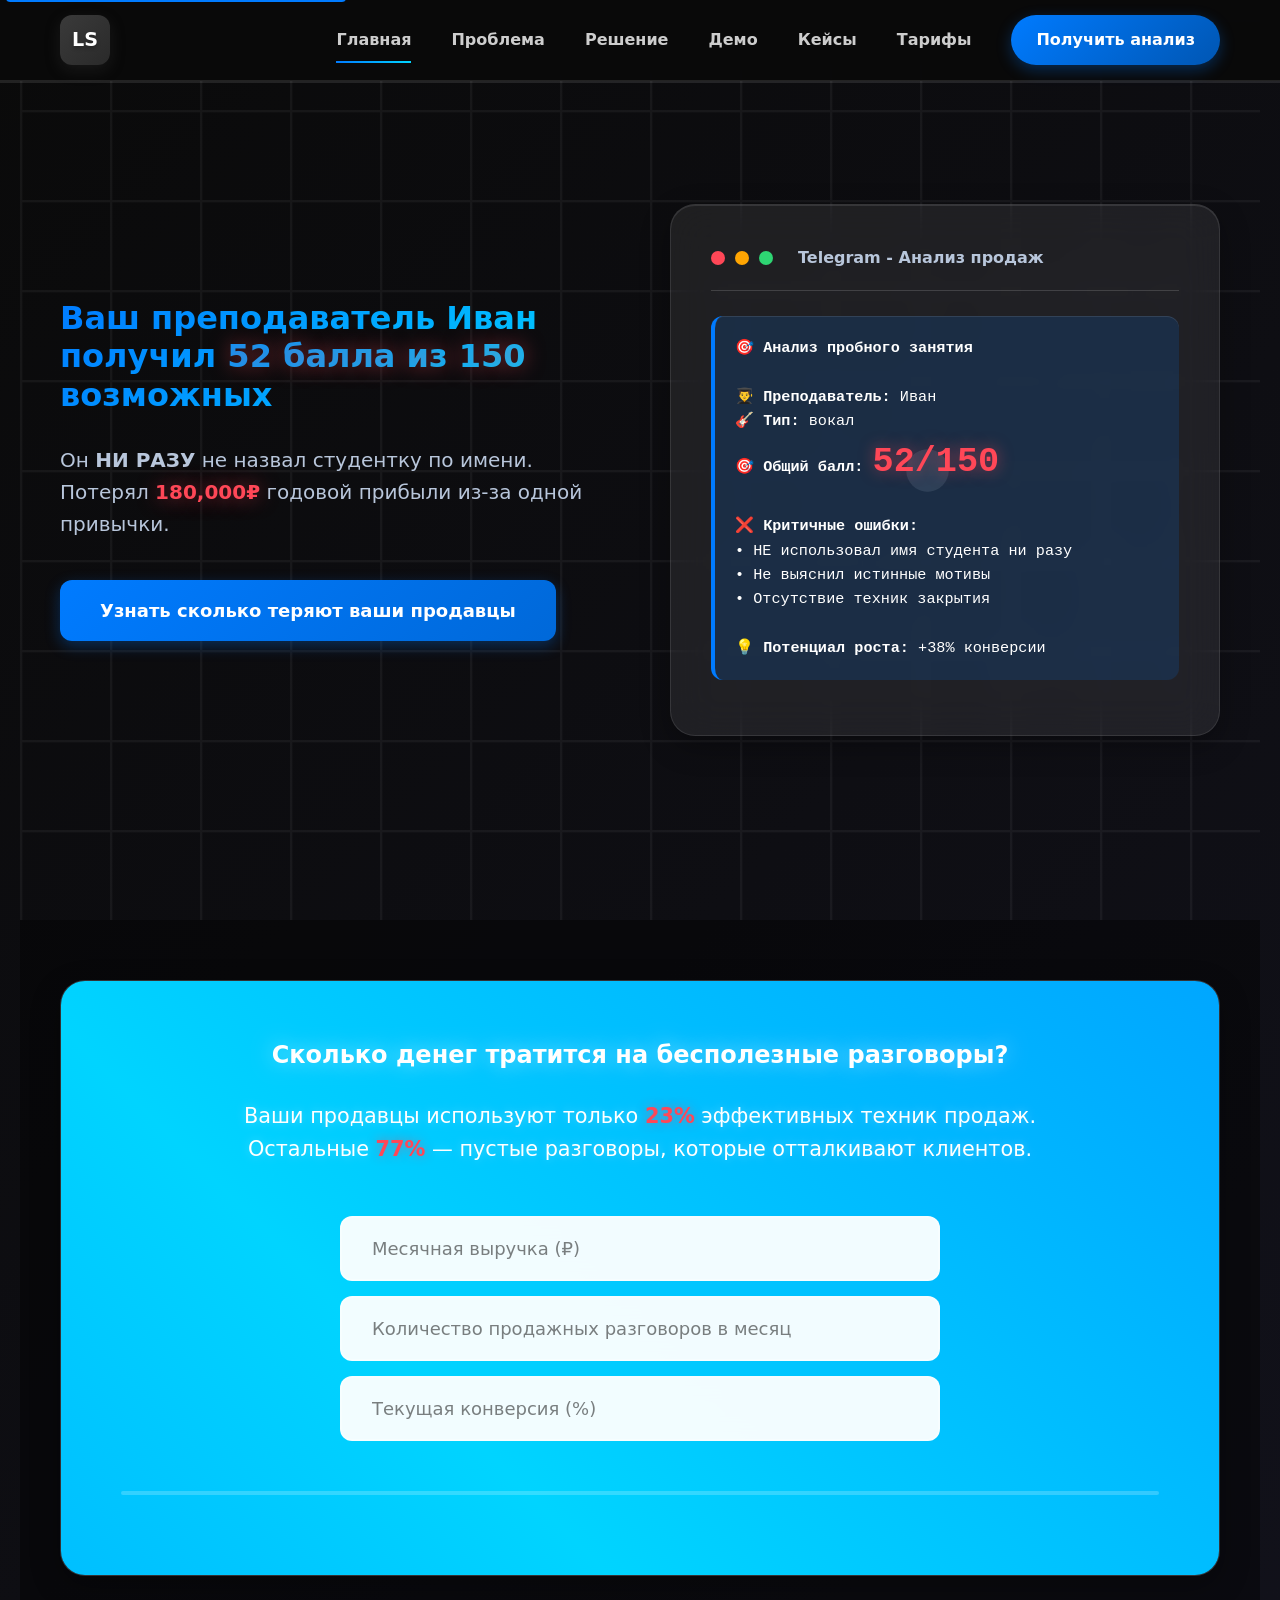
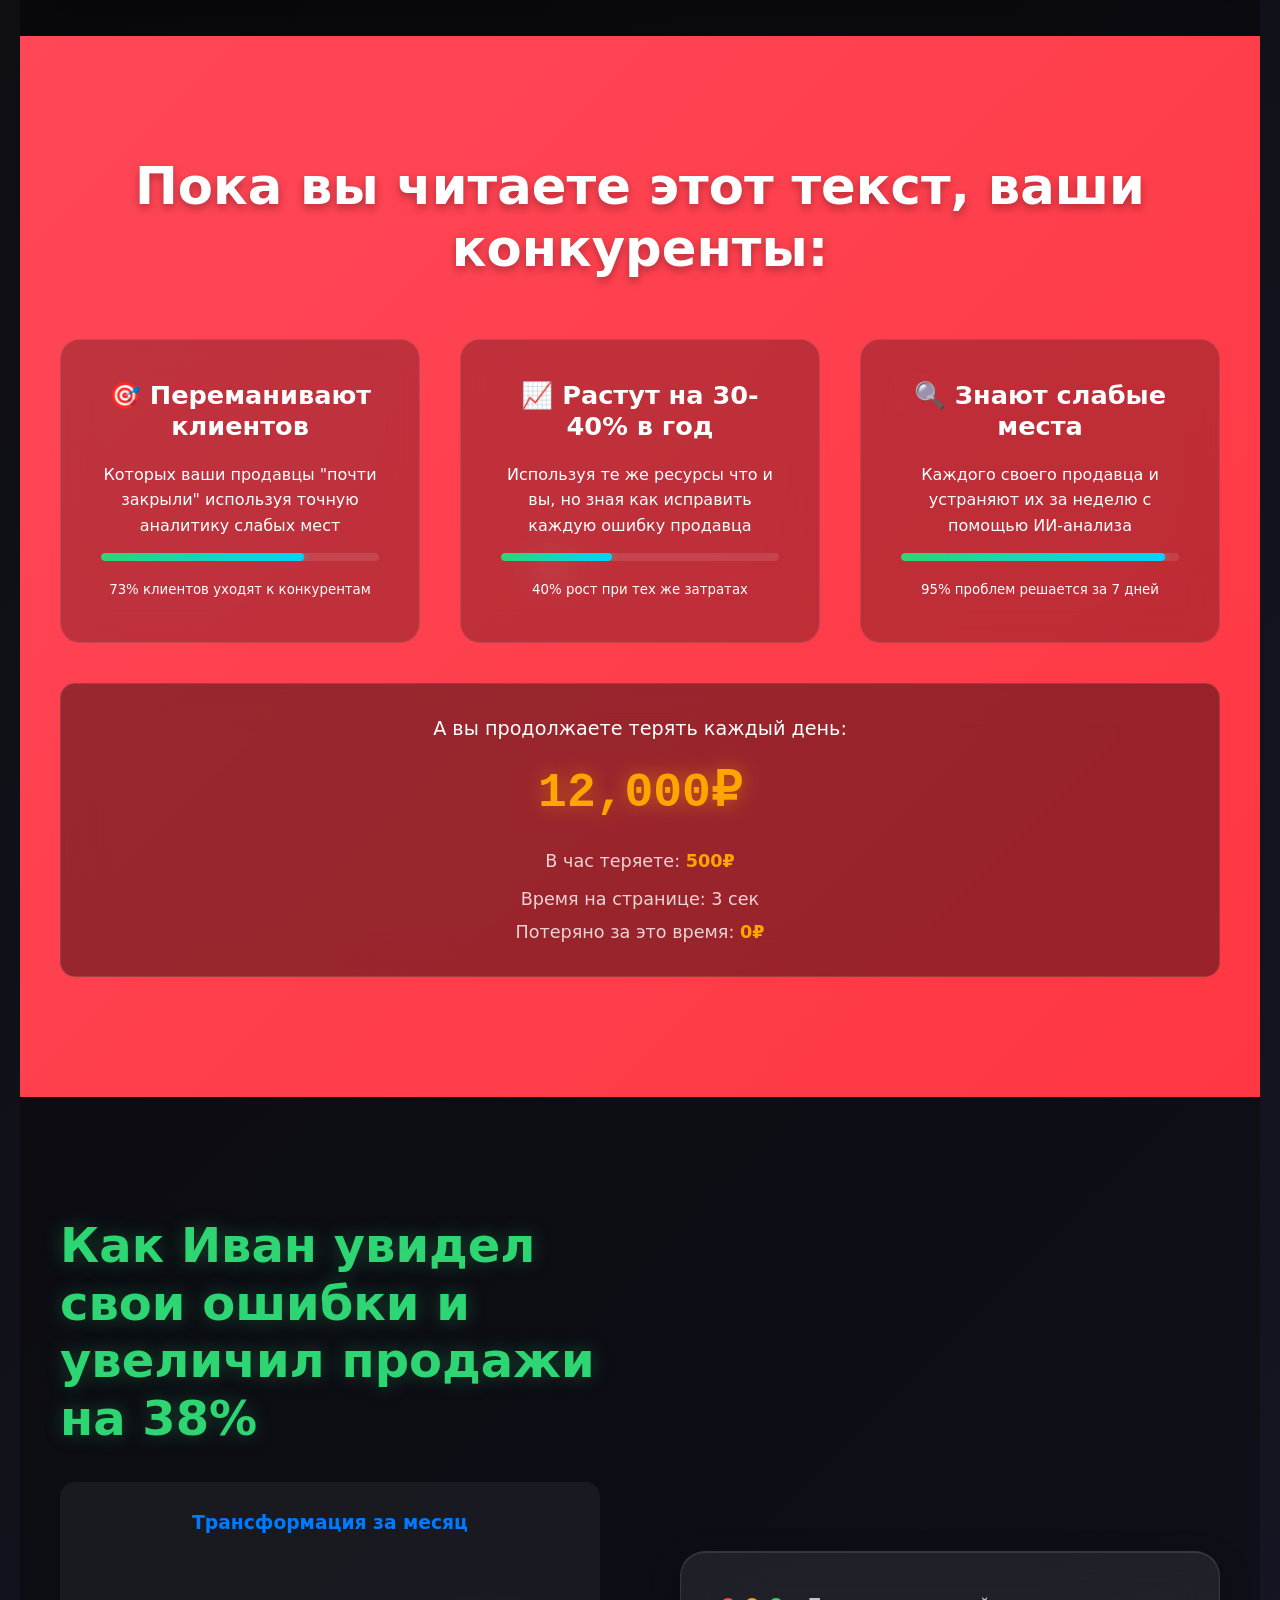
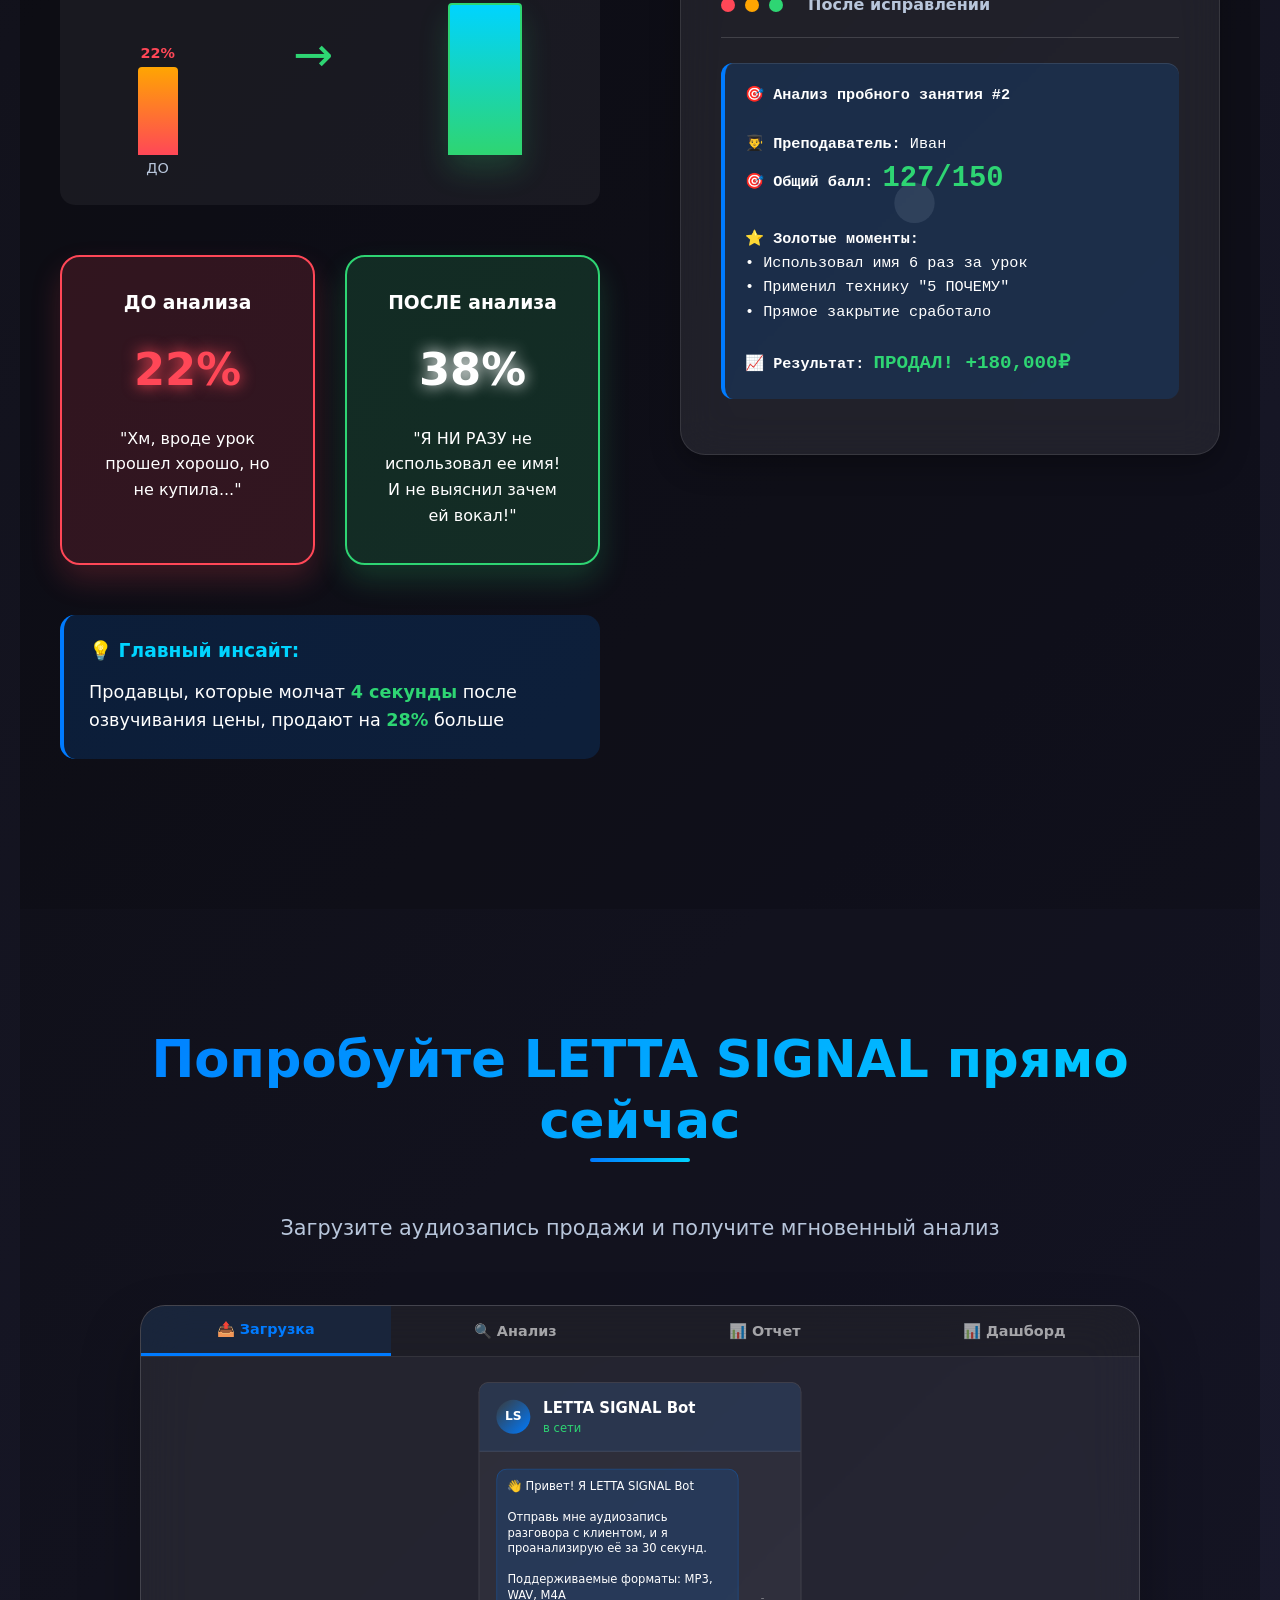
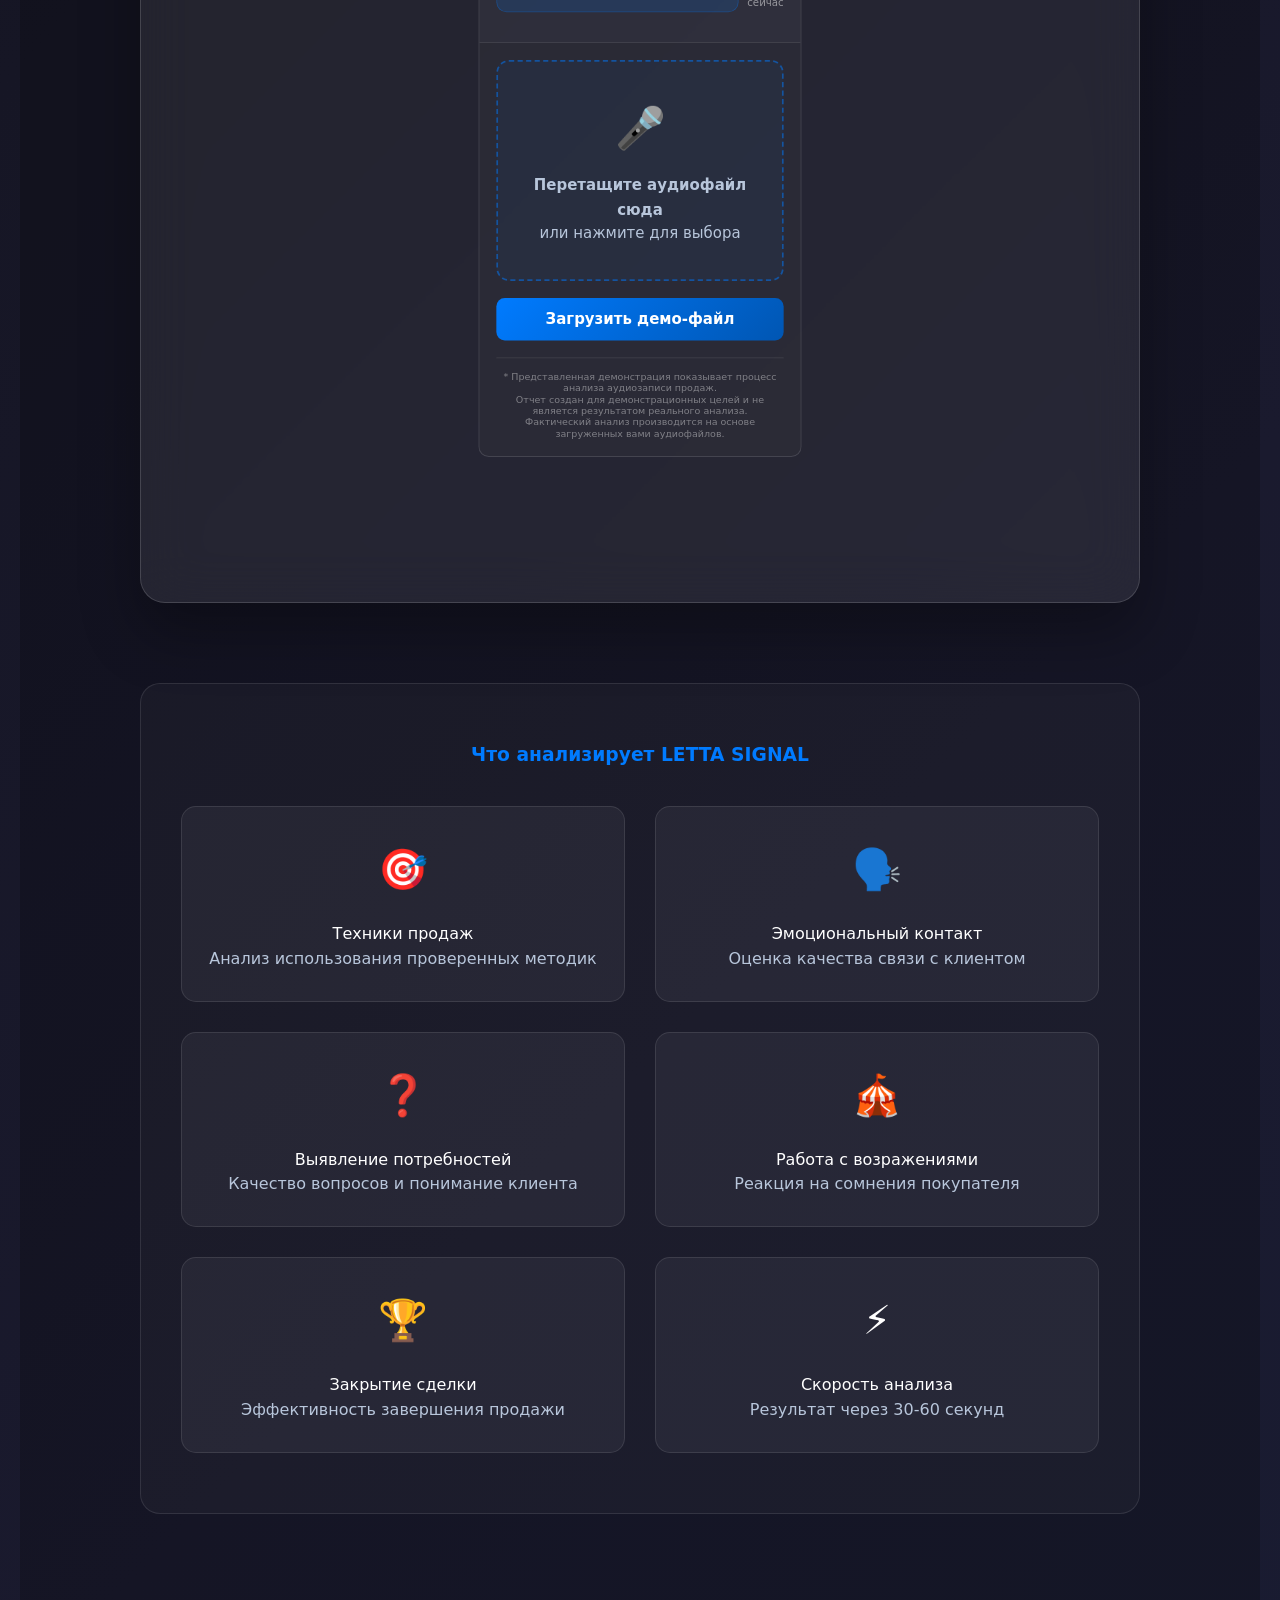
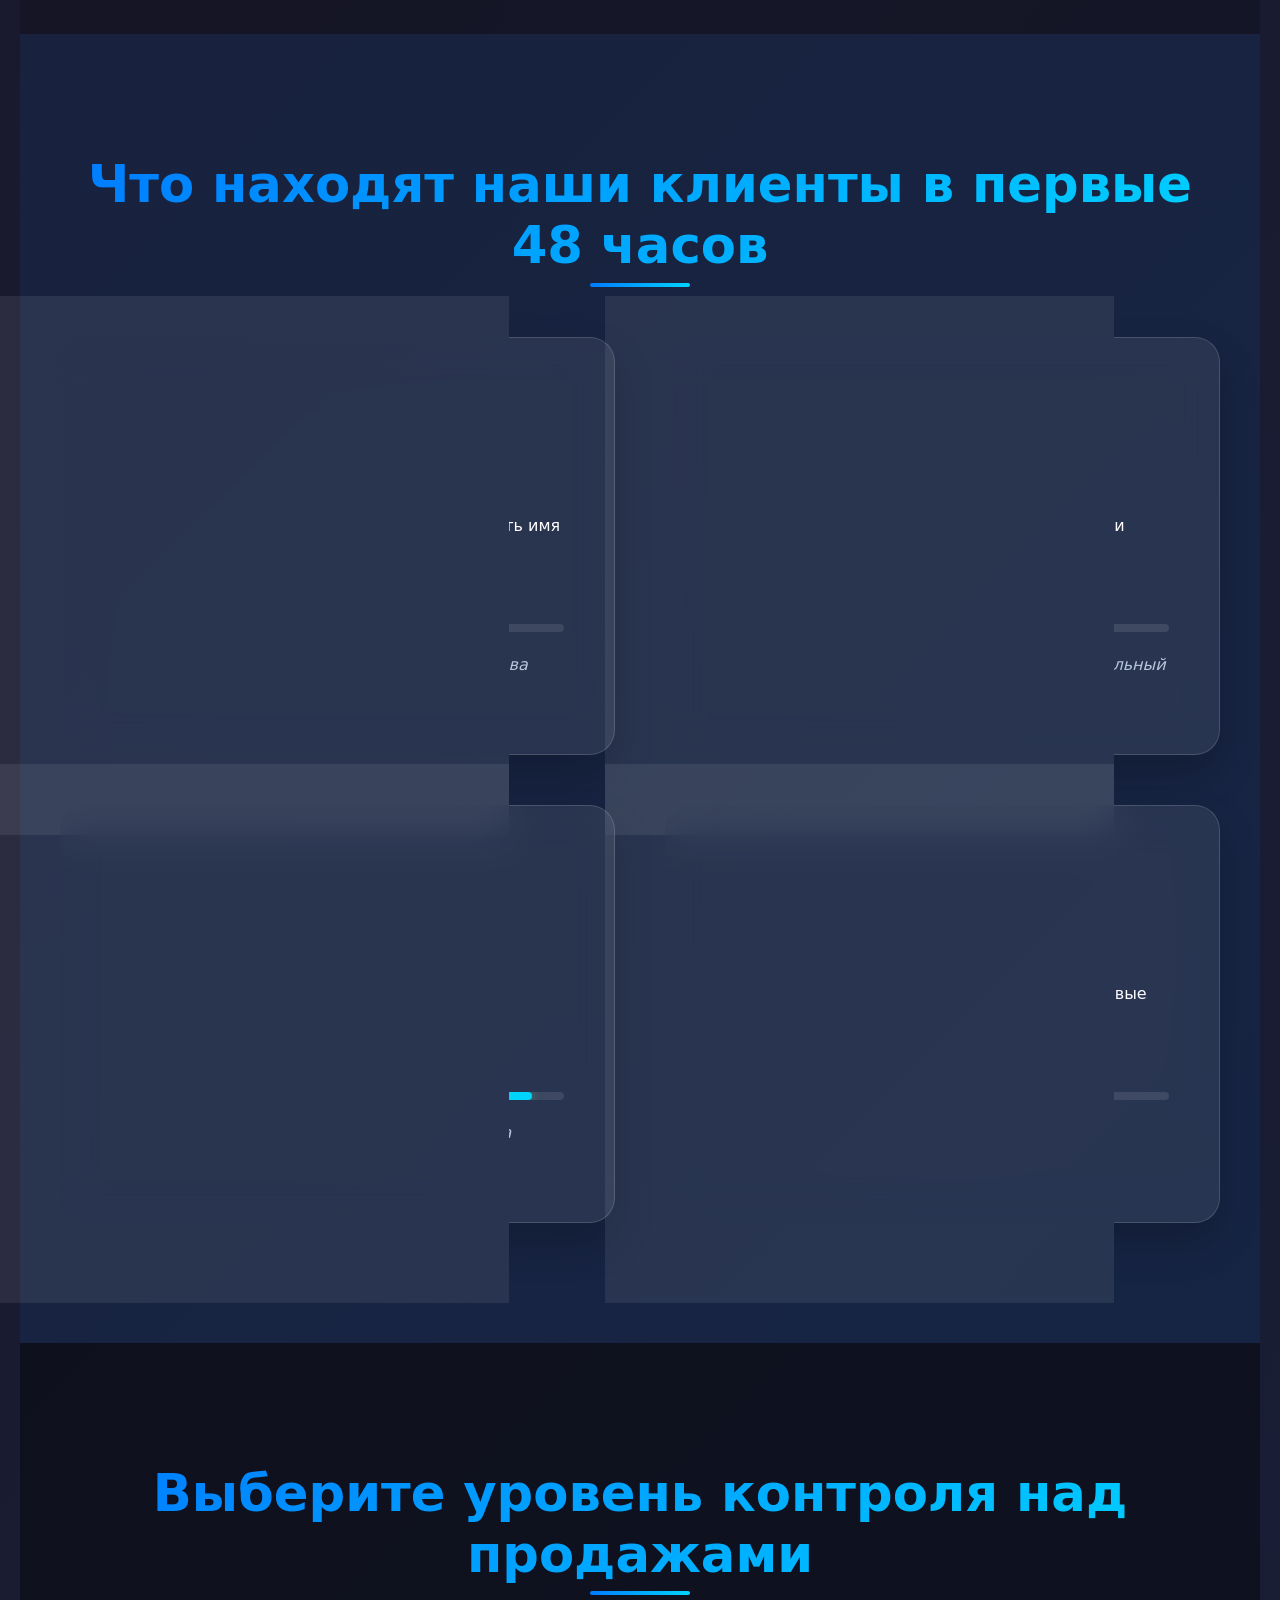
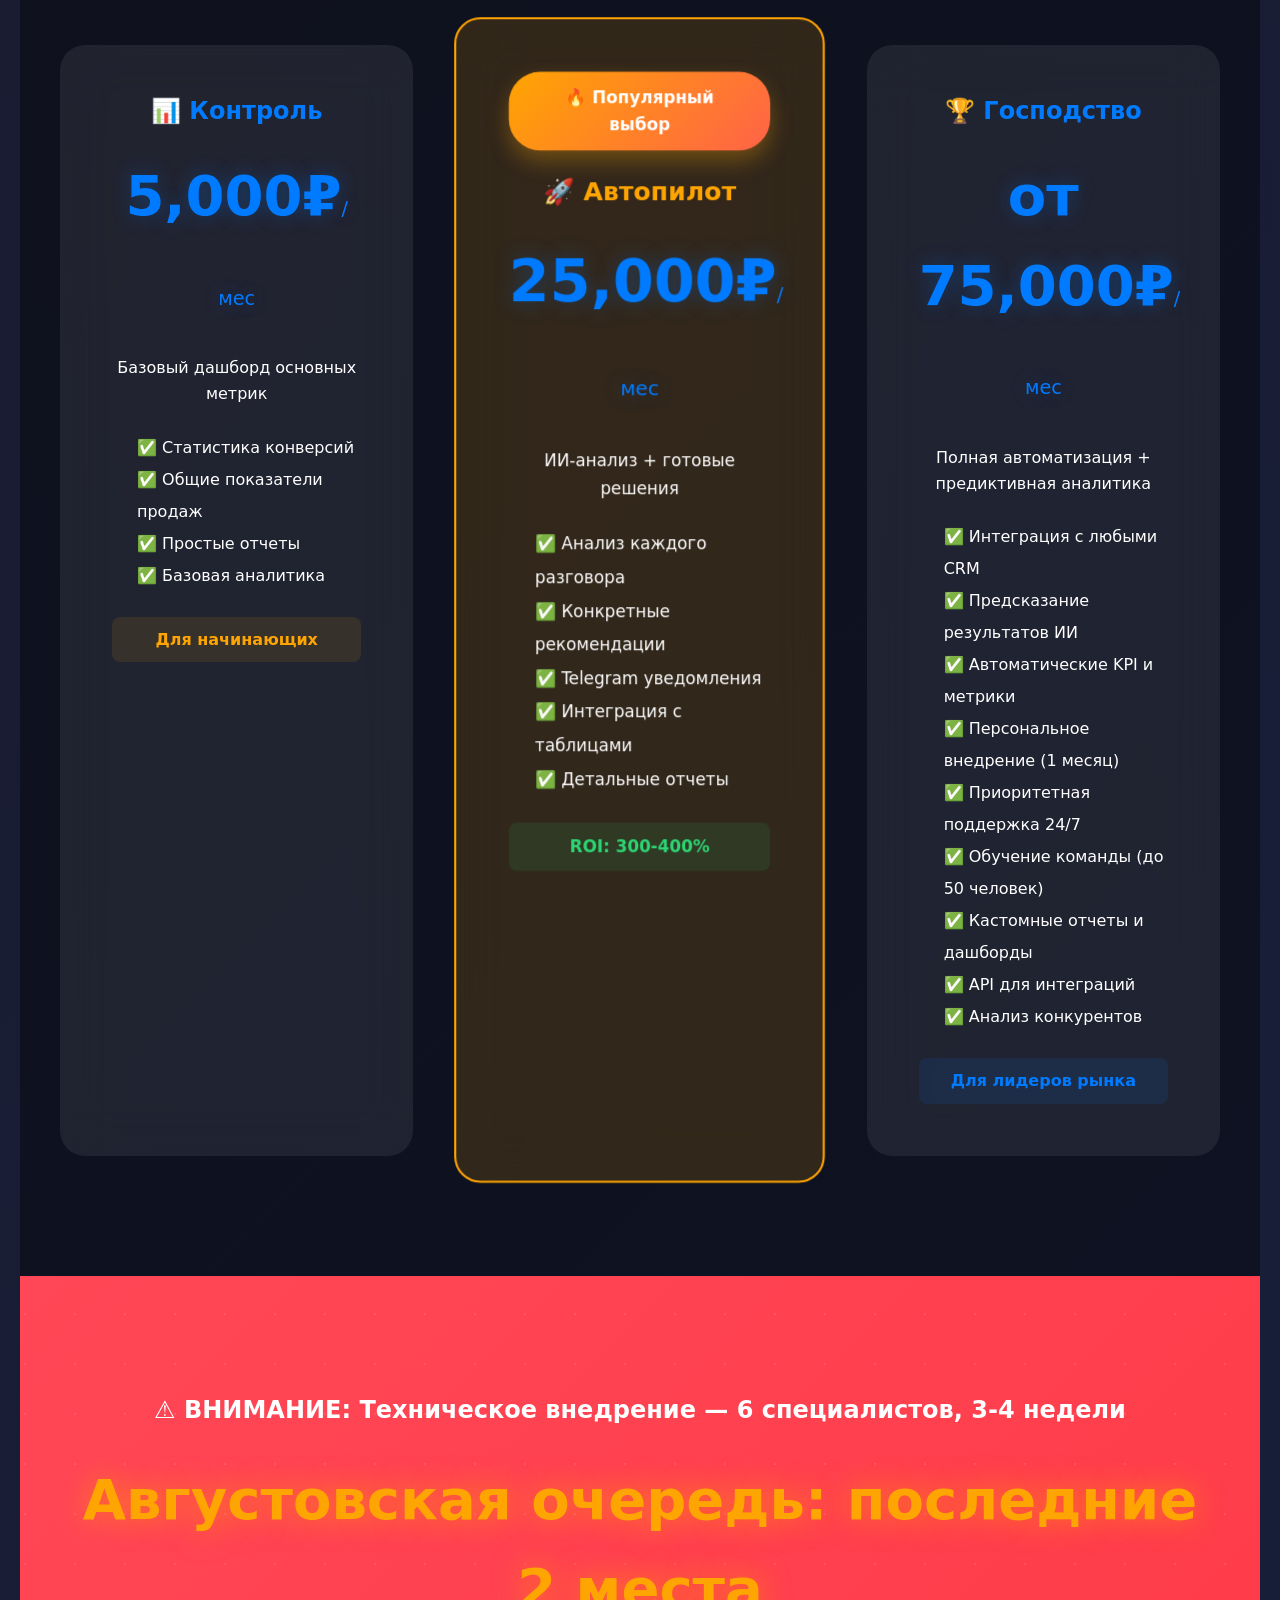
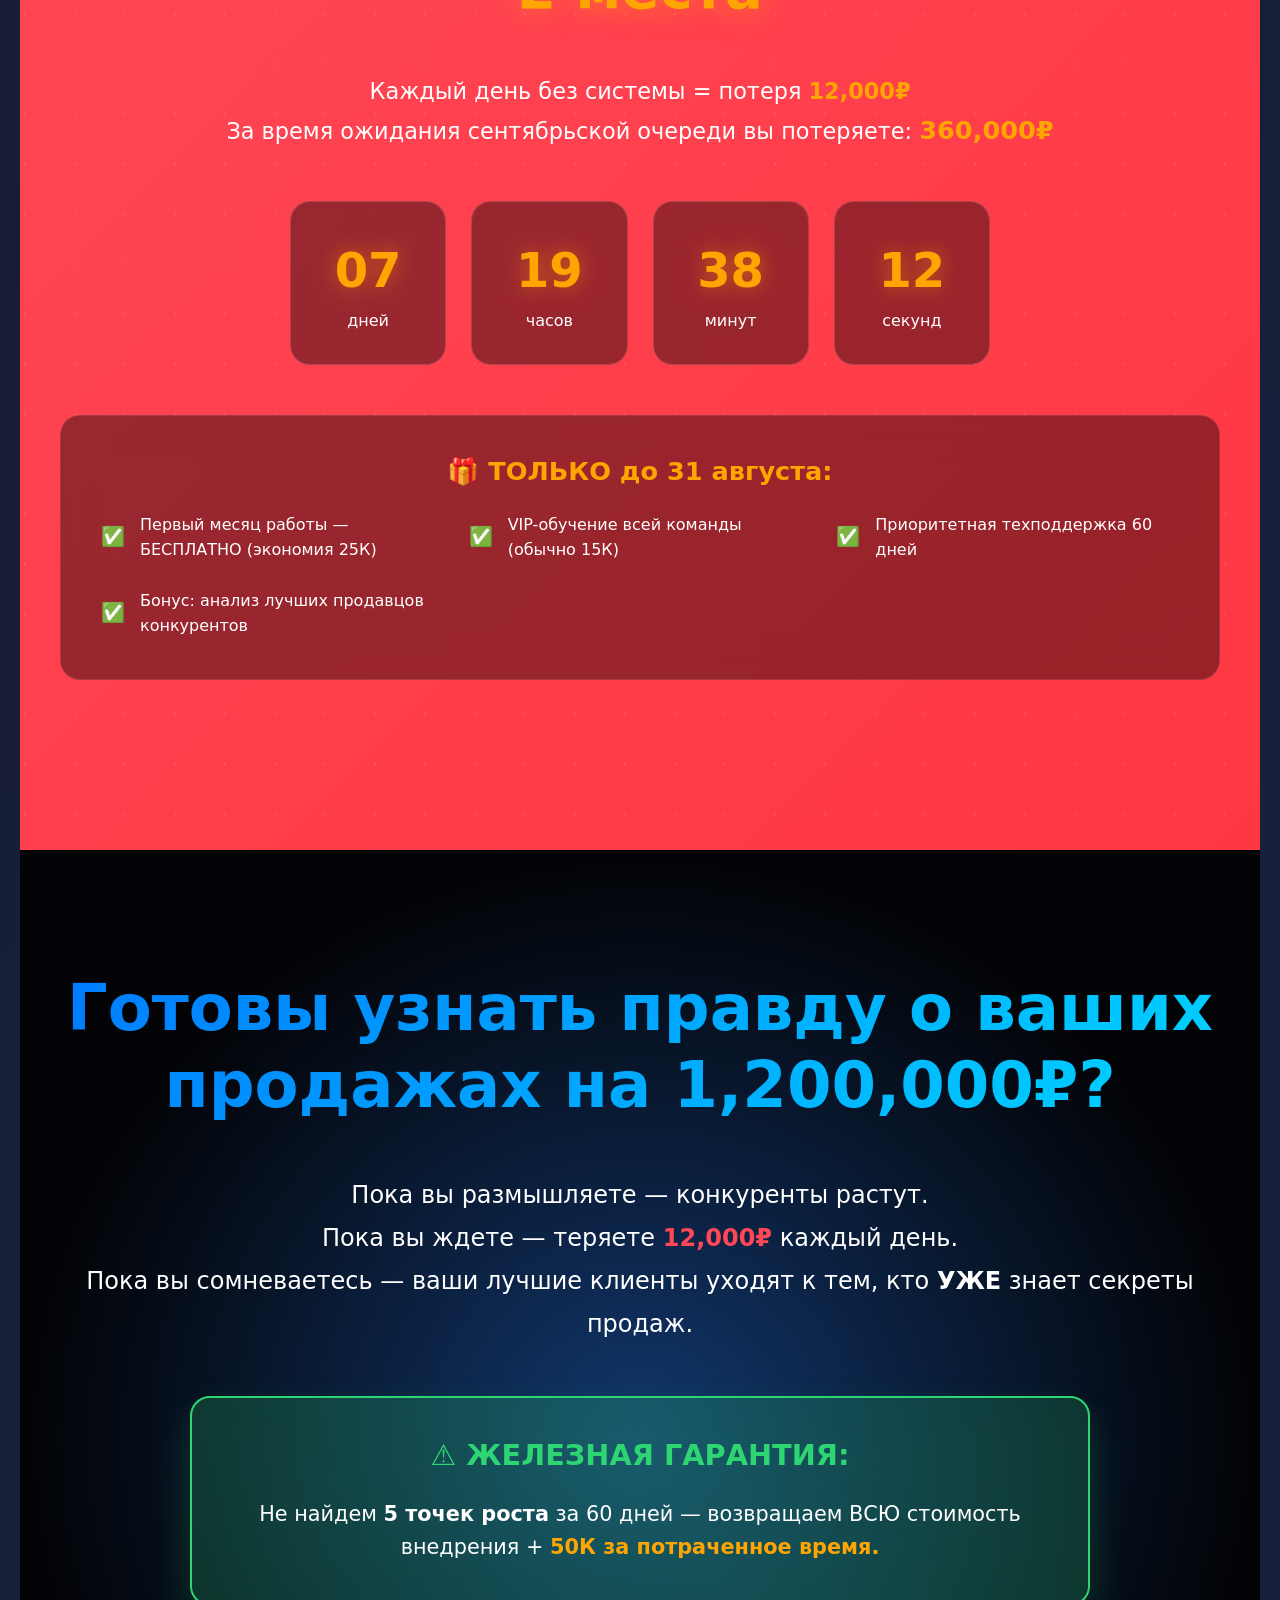
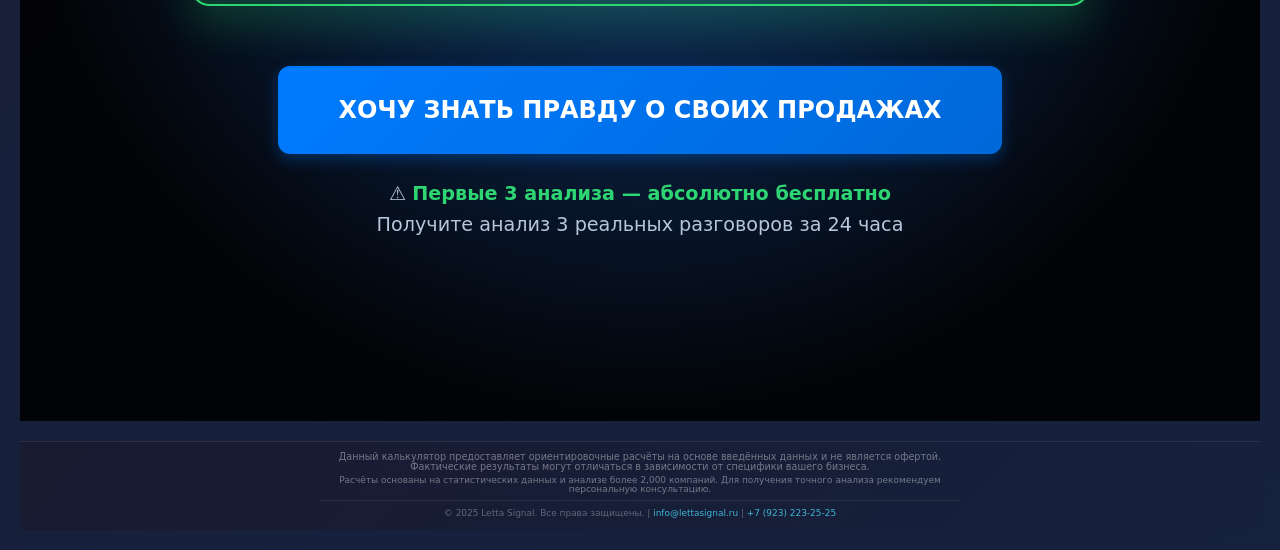
==== commit e7a1a72a: "Add files via upload" ====
--- a/Production/index.html
+++ b/Production/index.html
@@ -1,6 +1,19 @@
 <!DOCTYPE html>
 <html lang="ru">
     <head>
+        <!-- Yandex.Metrika counter -->
+        <script type="text/javascript">
+            (function(m,e,t,r,i,k,a){
+                m[i]=m[i]||function(){(m[i].a=m[i].a||[]).push(arguments)};
+                m[i].l=1*new Date();
+                for (var j = 0; j < document.scripts.length; j++) {if (document.scripts[j].src === r) { return; }}
+                k=e.createElement(t),a=e.getElementsByTagName(t)[0],k.async=1,k.src=r,a.parentNode.insertBefore(k,a)
+            })(window, document,'script','https://mc.yandex.ru/metrika/tag.js?id=103799006', 'ym');
+
+            ym(103799006, 'init', {ssr:true, webvisor:true, clickmap:true, ecommerce:"dataLayer", accurateTrackBounce:true, trackLinks:true});
+        </script>
+        <noscript><div><img src="https://mc.yandex.ru/watch/103799006" style="position:absolute; left:-9999px;" alt="" /></div></noscript>
+        <!-- /Yandex.Metrika counter -->
         <meta charset="UTF-8">
         <meta name="viewport" content="width=device-width, initial-scale=1.0, maximum-scale=1.0, user-scalable=no, viewport-fit=cover">
         <meta name="mobile-web-app-capable" content="yes">
